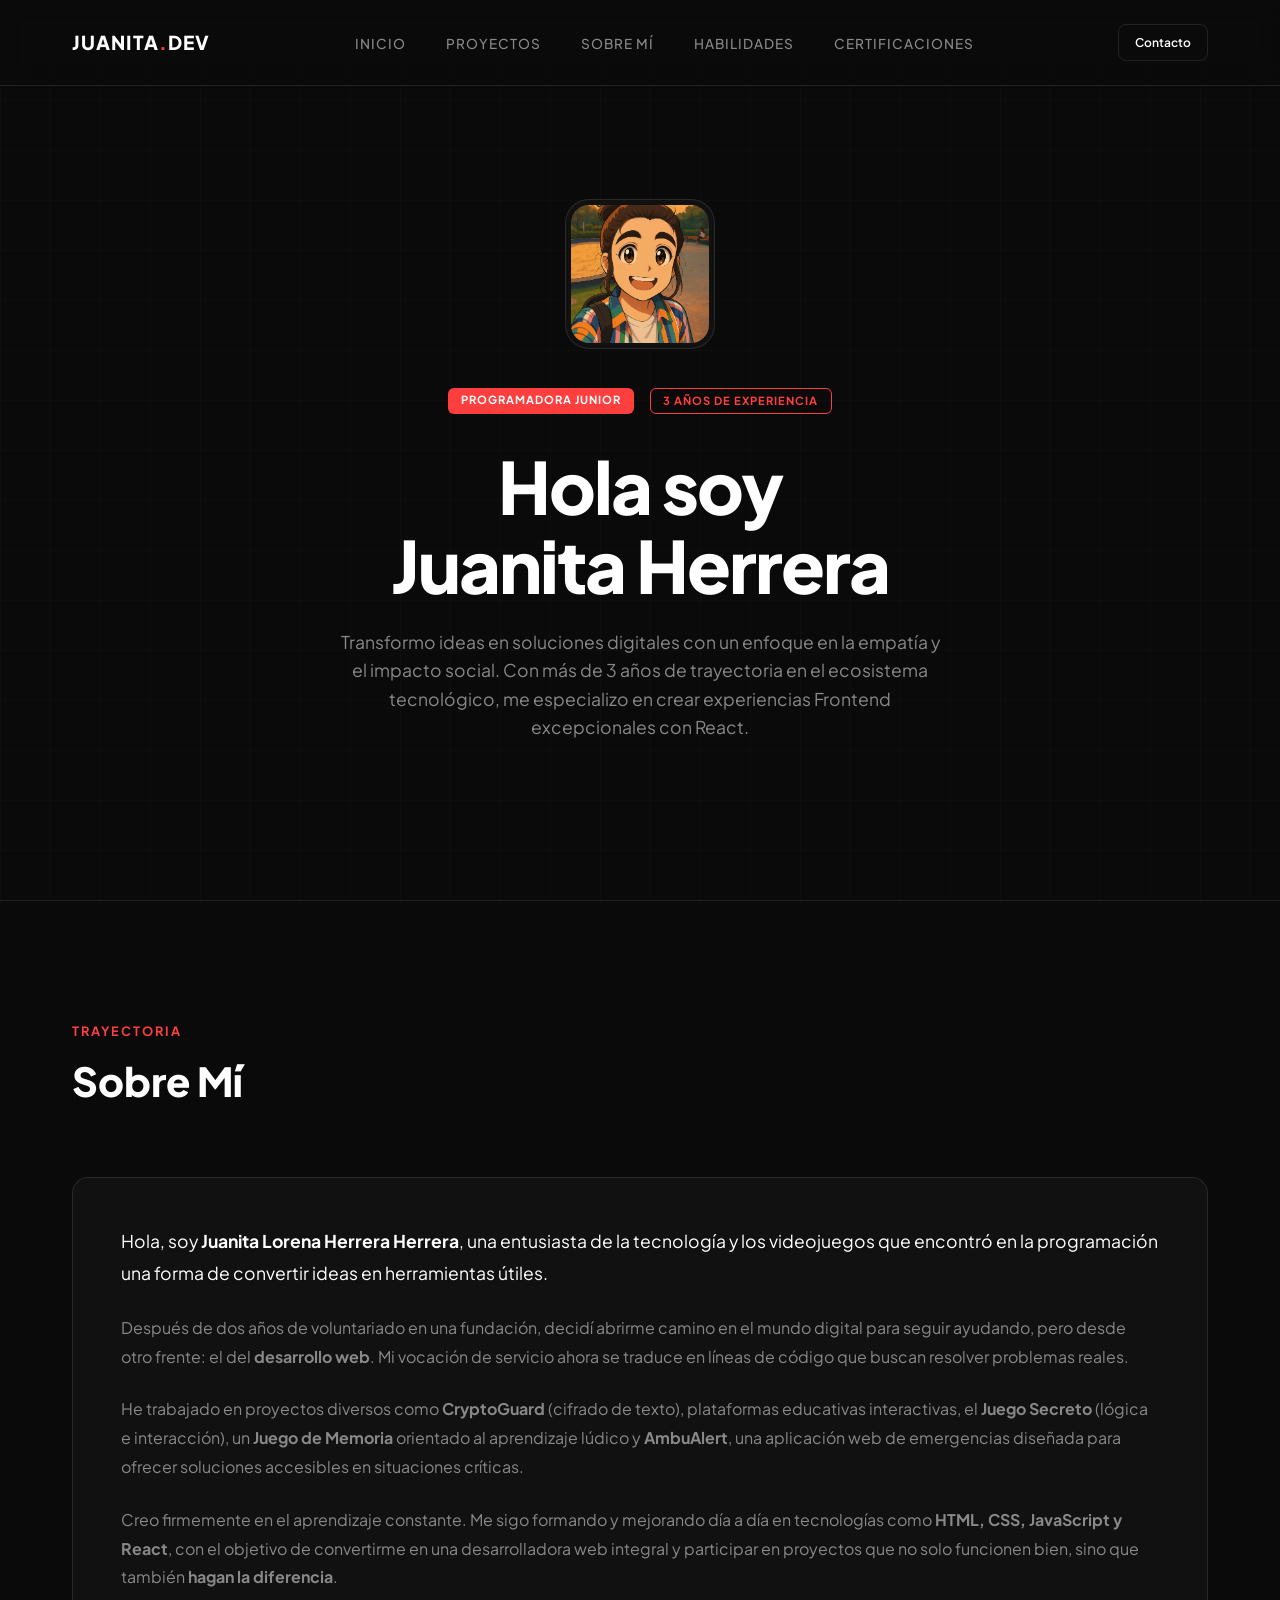
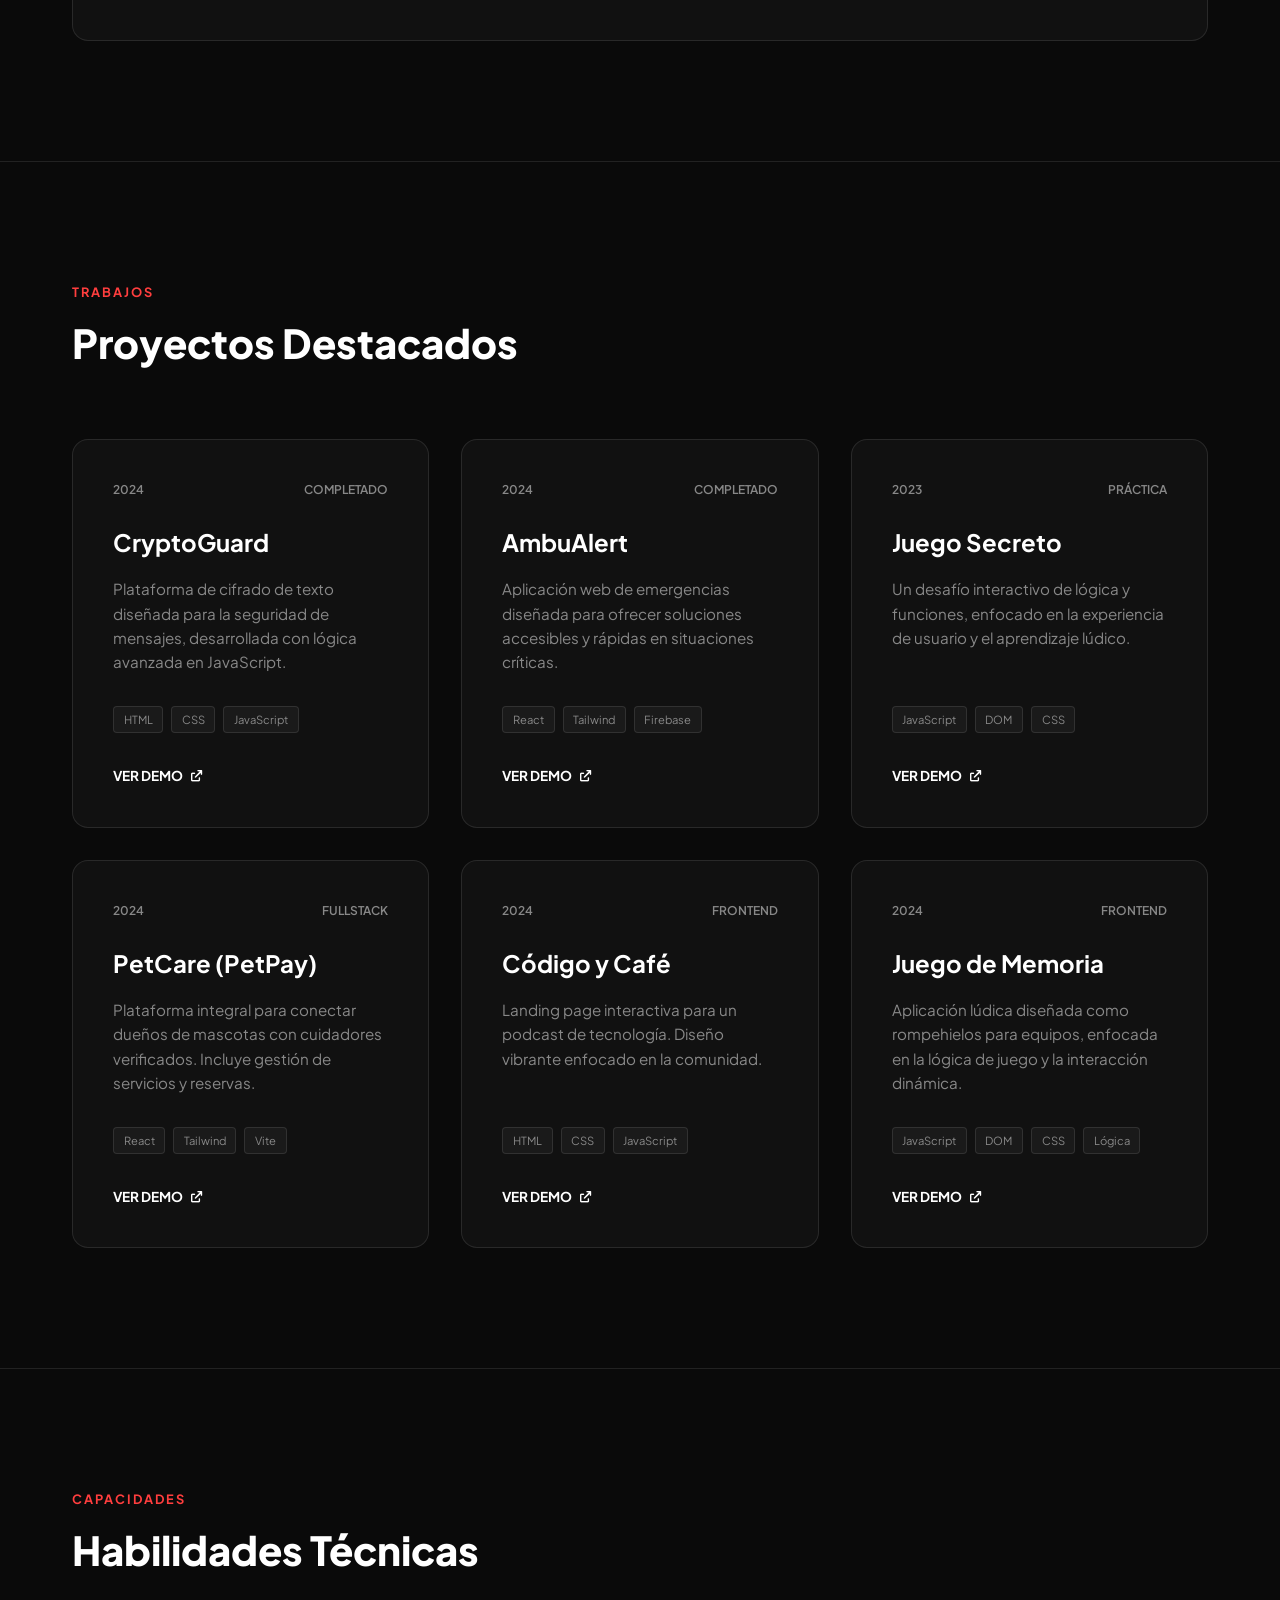
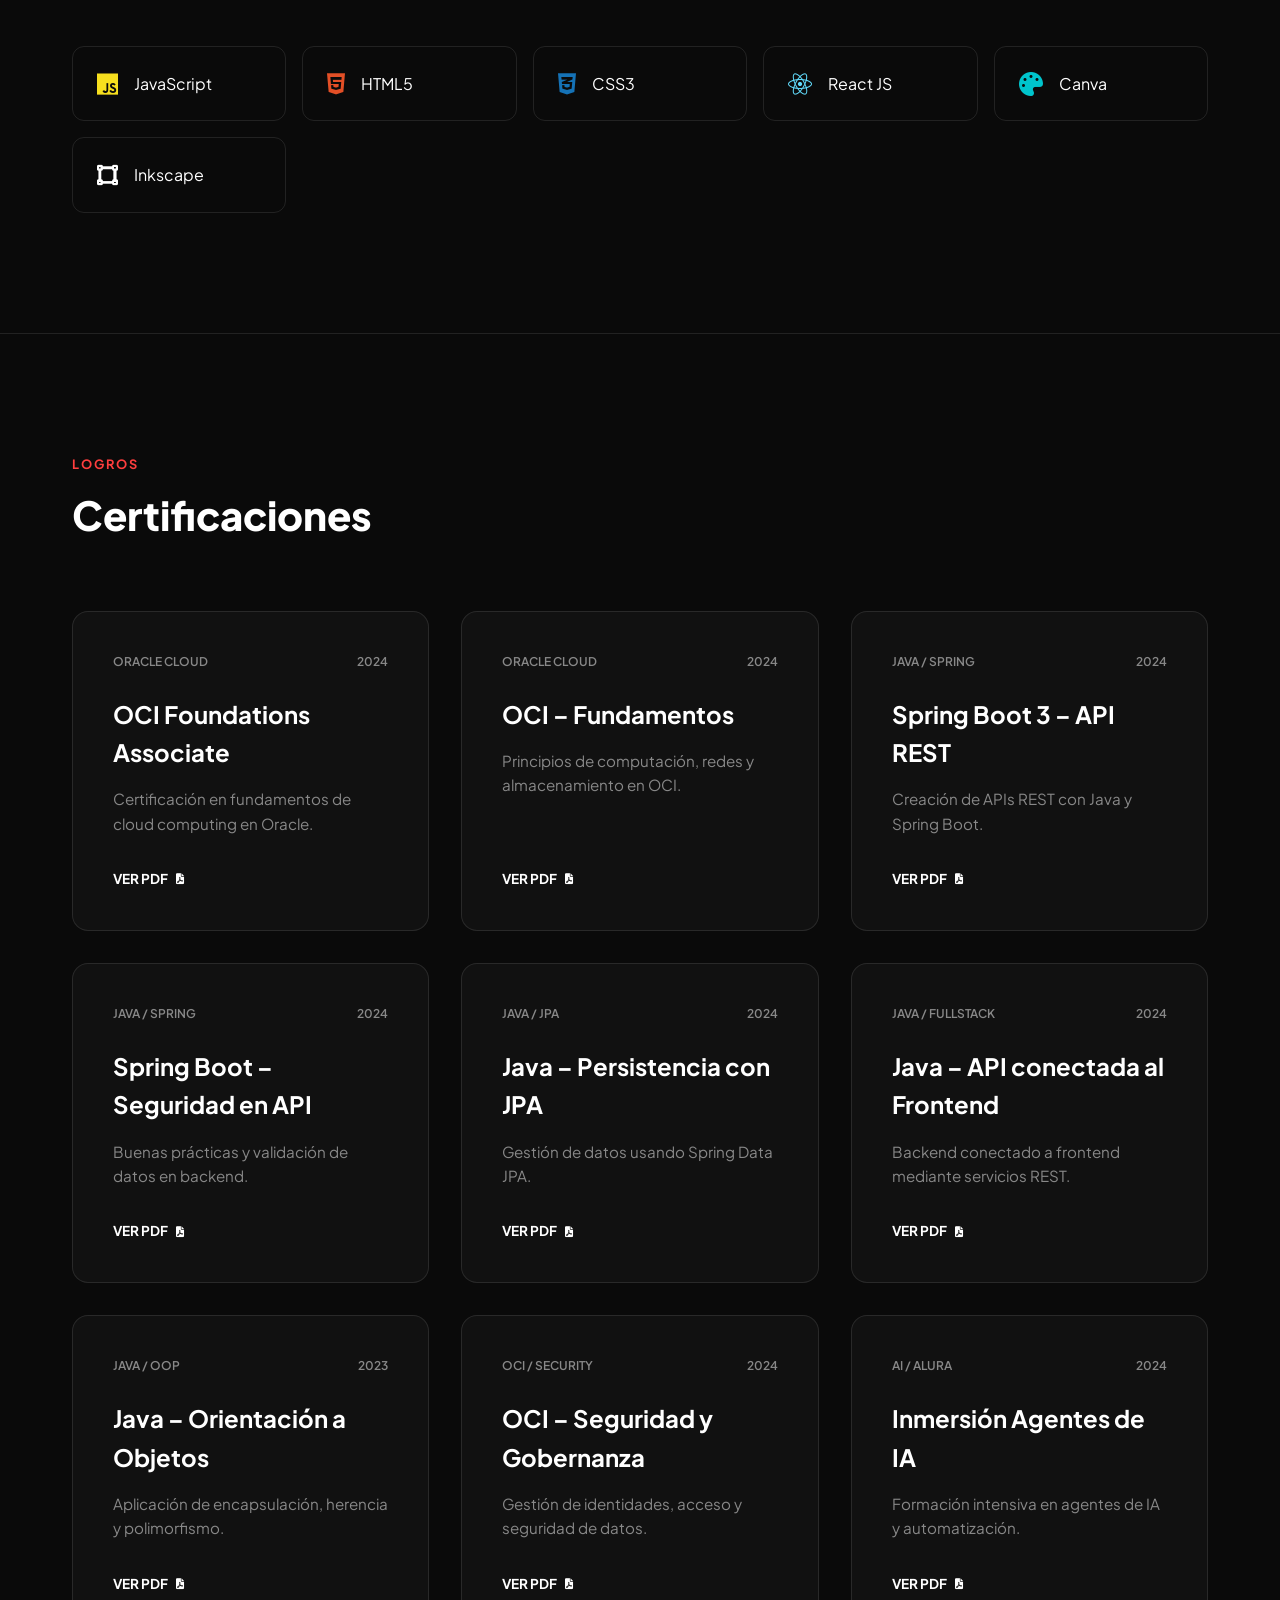
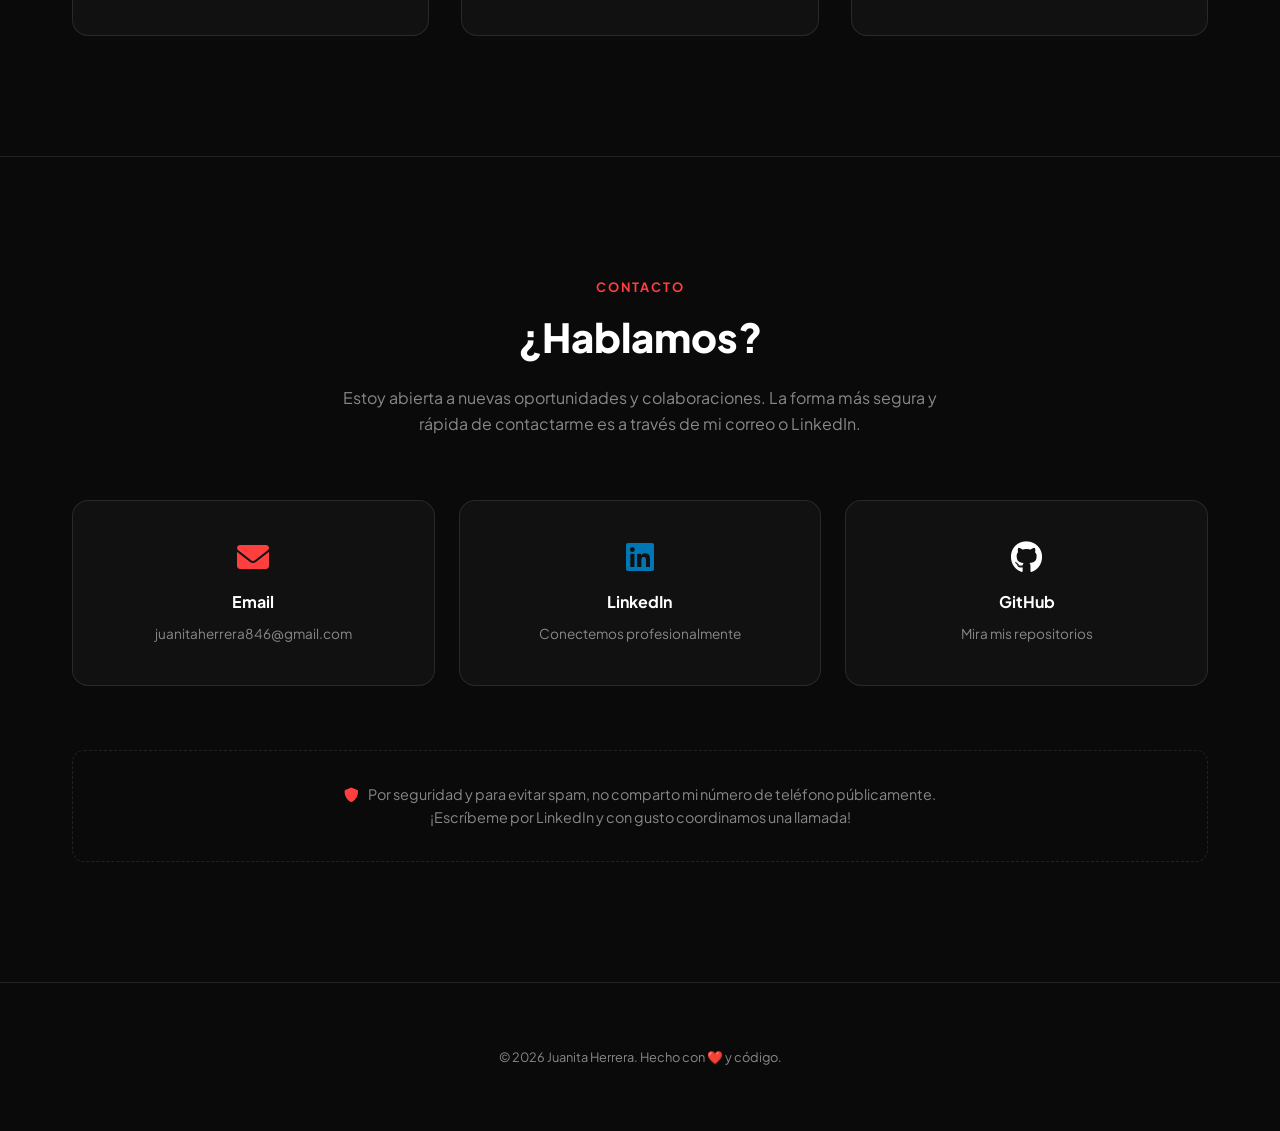
==== index.html @ c3754363 "Update fmt.Println message from 'Hello' to 'Goodbye'" ====
<!DOCTYPE html>
<html lang="es">

<head>
    <meta charset="UTF-8">
    <meta name="viewport" content="width=device-width, initial-scale=1.0">
    <title>Juanita Herrera | Desarrolladora Web</title>
    <link rel="stylesheet" href="https://cdnjs.cloudflare.com/ajax/libs/font-awesome/6.0.0-beta3/css/all.min.css">
    <link href="https://fonts.googleapis.com/css2?family=Plus+Jakarta+Sans:wght@300;400;500;600;700;800&display=swap" rel="stylesheet">
    <style>
        :root {
            --bg-black: #0a0a0a;
            --bg-card: #111111;
            --primary: #ffffff;
            --secondary: #888888;
            --accent: #ff3e3e;
            --border: rgba(255, 255, 255, 0.1);
            --font-main: 'Plus Jakarta Sans', sans-serif;
        }

        * {
            margin: 0;
            padding: 0;
            box-sizing: border-box;
            font-family: var(--font-main);
        }

        body {
            background-color: var(--bg-black);
            color: var(--primary);
            line-height: 1.6;
            overflow-x: hidden;
        }

        body::before {
            content: "";
            position: fixed;
            top: 0;
            left: 0;
            width: 100%;
            height: 100%;
            background-image: 
                linear-gradient(var(--border) 1px, transparent 1px),
                linear-gradient(90deg, var(--border) 1px, transparent 1px);
            background-size: 50px 50px;
            z-index: -1;
            opacity: 0.2;
        }

        .container {
            max-width: 1200px;
            margin: 0 auto;
            padding: 0 2rem;
        }

        header {
            position: fixed;
            top: 0;
            width: 100%;
            padding: 1.5rem 0;
            z-index: 1000;
            background: rgba(10, 10, 10, 0.8);
            backdrop-filter: blur(12px);
            border-bottom: 1px solid var(--border);
        }

        .nav-container {
            display: flex;
            justify-content: space-between;
            align-items: center;
        }

        .logo {
            font-size: 1.2rem;
            font-weight: 800;
            letter-spacing: 1px;
            text-transform: uppercase;
        }

        .logo span {
            color: var(--accent);
        }

        nav ul {
            display: flex;
            list-style: none;
            gap: 2.5rem;
        }

        nav a {
            text-decoration: none;
            color: var(--secondary);
            font-weight: 500;
            font-size: 0.85rem;
            text-transform: uppercase;
            letter-spacing: 1px;
            transition: color 0.3s;
        }

        nav a:hover {
            color: var(--primary);
        }

        .hero {
            height: 100vh;
            display: flex;
            flex-direction: column;
            justify-content: center;
            align-items: center;
            text-align: center;
            padding-top: 80px;
        }

        .profile-container {
            position: relative;
            margin-bottom: 2rem;
        }

        .profile-img {
            width: 150px;
            height: 150px;
            border-radius: 24px;
            object-fit: cover;
            border: 1px solid var(--border);
            padding: 5px;
            background: var(--bg-card);
        }

        .dev-tag {
            background: var(--accent);
            color: white;
            padding: 0.2rem 0.8rem;
            border-radius: 6px;
            font-size: 0.7rem;
            font-weight: 700;
            text-transform: uppercase;
            letter-spacing: 1px;
            margin-bottom: 1rem;
            display: inline-block;
        }

        .hero h1 {
            font-size: 4.5rem;
            font-weight: 800;
            line-height: 1.1;
            margin-bottom: 1.5rem;
            letter-spacing: -2px;
        }

        .hero p {
            color: var(--secondary);
            max-width: 600px;
            font-size: 1.1rem;
            margin-bottom: 2.5rem;
        }

        .cta-group {
            display: flex;
            gap: 1rem;
        }

        .btn {
            padding: 0.8rem 2rem;
            border-radius: 8px;
            font-weight: 600;
            text-decoration: none;
            font-size: 0.9rem;
            transition: all 0.3s;
            display: flex;
            align-items: center;
            gap: 0.5rem;
        }

        .btn-primary {
            background: var(--primary);
            color: var(--bg-black);
        }

        .btn-primary:hover {
            background: #e0e0e0;
            transform: translateY(-2px);
        }

        .btn-outline {
            border: 1px solid var(--border);
            color: var(--primary);
        }

        .btn-outline:hover {
            background: var(--border);
            transform: translateY(-2px);
        }

        .section {
            padding: 120px 0;
            border-top: 1px solid var(--border);
        }

        .section-header {
            margin-bottom: 4rem;
        }

        .section-tag {
            color: var(--accent);
            font-size: 0.8rem;
            font-weight: 700;
            text-transform: uppercase;
            letter-spacing: 2px;
            margin-bottom: 0.5rem;
            display: block;
        }

        .section-title {
            font-size: 2.5rem;
            font-weight: 800;
        }

        .projects-grid {
            display: grid;
            grid-template-columns: repeat(auto-fit, minmax(350px, 1fr));
            gap: 2rem;
        }

        .project-card {
            background: var(--bg-card);
            padding: 2.5rem;
            border: 1px solid var(--border);
            border-radius: 16px;
            transition: all 0.3s ease;
            display: flex;
            flex-direction: column;
            height: 100%;
        }

        .project-card:hover {
            border-color: var(--accent);
            transform: translateY(-5px);
            background: #161616;
        }

        .project-meta {
            display: flex;
            justify-content: space-between;
            color: var(--secondary);
            font-size: 0.75rem;
            font-weight: 600;
            text-transform: uppercase;
            margin-bottom: 1.5rem;
        }

        .project-title {
            font-size: 1.5rem;
            font-weight: 700;
            margin-bottom: 1rem;
        }

        .project-desc {
            color: var(--secondary);
            font-size: 0.95rem;
            margin-bottom: 2rem;
            flex-grow: 1;
        }

        .project-tags {
            display: flex;
            gap: 0.5rem;
            margin-bottom: 2rem;
            flex-wrap: wrap;
        }

        .tag {
            font-size: 0.7rem;
            padding: 0.2rem 0.6rem;
            background: #1a1a1a;
            border: 1px solid var(--border);
            border-radius: 4px;
            color: var(--secondary);
        }

        .project-link {
            color: var(--primary);
            text-decoration: none;
            font-weight: 700;
            font-size: 0.85rem;
            display: flex;
            align-items: center;
            gap: 0.5rem;
        }

        .project-link i {
            font-size: 0.7rem;
            transition: transform 0.3s;
        }

        .project-link:hover i {
            transform: translate(3px, -3px);
        }

        .skills-list {
            display: grid;
            grid-template-columns: repeat(auto-fill, minmax(200px, 1fr));
            gap: 1rem;
        }

        .skill-item {
            padding: 1.5rem;
            border: 1px solid var(--border);
            border-radius: 12px;
            display: flex;
            align-items: center;
            gap: 1rem;
            transition: all 0.3s;
        }

        .skill-item:hover {
            border-color: var(--primary);
            background: var(--bg-card);
        }

        .skill-item i {
            font-size: 1.5rem;
        }

        footer {
            padding: 4rem 0;
            text-align: center;
            border-top: 1px solid var(--border);
            color: var(--secondary);
            font-size: 0.8rem;
        }

        @media (max-width: 768px) {
            nav ul { display: none; }
            .hero h1 { font-size: 2.5rem; }
            .projects-grid { grid-template-columns: 1fr; }
        }
    </style>
</head>

<body>
    <header>
        <div class="container nav-container">
            <div class="logo">Juanita<span>.</span>Dev</div>
            <nav>
                <ul>
                    <li><a href="#inicio">Inicio</a></li>
                    <li><a href="#proyectos">Proyectos</a></li>
                    <li><a href="#sobre-mi">Sobre mí</a></li>
                    <li><a href="#skills">Habilidades</a></li>
                    <li><a href="#certificaciones">Certificaciones</a></li>
                </ul>
            </nav>
            <a href="mailto:juanitaherrera846@gmail.com" class="btn btn-outline" style="padding: 0.5rem 1rem; font-size: 0.75rem;">Contacto</a>
        </div>
    </header>

    <section id="inicio" class="hero">
        <div class="container">
            <div class="profile-container">
                <img src="JH LOGO.jpg" alt="Juanita Herrera" class="profile-img">
            </div>
            <div style="display: flex; gap: 1rem; justify-content: center; margin-bottom: 1rem;">
                <span class="dev-tag">Programadora Junior</span>
                <span class="dev-tag" style="background: transparent; border: 1px solid var(--accent); color: var(--accent);">3 Años de Experiencia</span>
            </div>
            <h1>Hola soy<br>Juanita Herrera</h1>
            <p>Transformo ideas en soluciones digitales con un enfoque en la empatía y el impacto social. Con más de 3 años de trayectoria en el ecosistema tecnológico, me especializo en crear experiencias Frontend excepcionales con React.</p>
        </div>
    </section>

    <section id="sobre-mi" class="section">
        <div class="container">
            <div class="section-header">
                <span class="section-tag">Trayectoria</span>
                <h2 class="section-title">Sobre Mí</h2>
            </div>
            <div class="glass-card" style="padding: 3rem; line-height: 1.8; background: var(--bg-card); border: 1px solid var(--border); border-radius: 16px;">
                <p style="margin-bottom: 1.5rem; font-size: 1.1rem;">
                    Hola, soy <strong>Juanita Lorena Herrera Herrera</strong>, una entusiasta de la tecnología y los videojuegos que encontró en la programación una forma de convertir ideas en herramientas útiles.
                </p>
                <p style="margin-bottom: 1.5rem; color: var(--secondary);">
                    Después de dos años de voluntariado en una fundación, decidí abrirme camino en el mundo digital para seguir ayudando, pero desde otro frente: el del <strong>desarrollo web</strong>. Mi vocación de servicio ahora se traduce en líneas de código que buscan resolver problemas reales.
                </p>
                <p style="margin-bottom: 1.5rem; color: var(--secondary);">
                    He trabajado en proyectos diversos como <strong>CryptoGuard</strong> (cifrado de texto), plataformas educativas interactivas, el <strong>Juego Secreto</strong> (lógica e interacción), un <strong>Juego de Memoria</strong> orientado al aprendizaje lúdico y <strong>AmbuAlert</strong>, una aplicación web de emergencias diseñada para ofrecer soluciones accesibles en situaciones críticas.
                </p>
                <p style="color: var(--secondary);">
                    Creo firmemente en el aprendizaje constante. Me sigo formando y mejorando día a día en tecnologías como <strong>HTML, CSS, JavaScript y React</strong>, con el objetivo de convertirme en una desarrolladora web integral y participar en proyectos que no solo funcionen bien, sino que también <strong>hagan la diferencia</strong>.
                </p>
            </div>
        </div>
    </section>

    <section id="proyectos" class="section">
        <div class="container">
            <div class="section-header">
                <span class="section-tag">Trabajos</span>
                <h2 class="section-title">Proyectos Destacados</h2>
            </div>
            <div class="projects-grid">
                <!-- Proyecto 1 -->
                <div class="project-card">
                    <div class="project-meta"><span>2024</span><span>Completado</span></div>
                    <h3 class="project-title">CryptoGuard</h3>
                    <p class="project-desc">Plataforma de cifrado de texto diseñada para la seguridad de mensajes, desarrollada con lógica avanzada en JavaScript.</p>
                    <div class="project-tags">
                        <span class="tag">HTML</span><span class="tag">CSS</span><span class="tag">JavaScript</span>
                    </div>
                    <a href="https://crypto-guard-main.vercel.app/" target="_blank" class="project-link">VER DEMO <i class="fas fa-arrow-up-right-from-square"></i></a>
                </div>

                <!-- Proyecto 2 -->
                <div class="project-card">
                    <div class="project-meta"><span>2024</span><span>Completado</span></div>
                    <h3 class="project-title">AmbuAlert</h3>
                    <p class="project-desc">Aplicación web de emergencias diseñada para ofrecer soluciones accesibles y rápidas en situaciones críticas.</p>
                    <div class="project-tags">
                        <span class="tag">React</span><span class="tag">Tailwind</span><span class="tag">Firebase</span>
                    </div>
                    <a href="https://ambualert.vercel.app/" target="_blank" class="project-link">VER DEMO <i class="fas fa-arrow-up-right-from-square"></i></a>
                </div>

                <!-- Proyecto 3 -->
                <div class="project-card">
                    <div class="project-meta"><span>2023</span><span>Práctica</span></div>
                    <h3 class="project-title">Juego Secreto</h3>
                    <p class="project-desc">Un desafío interactivo de lógica y funciones, enfocado en la experiencia de usuario y el aprendizaje lúdico.</p>
                    <div class="project-tags">
                        <span class="tag">JavaScript</span><span class="tag">DOM</span><span class="tag">CSS</span>
                    </div>
                    <a href="https://juego-secreto-ia.vercel.app/" target="_blank" class="project-link">VER DEMO <i class="fas fa-arrow-up-right-from-square"></i></a>
                </div>

                <!-- Proyecto 4: PetCare -->
                <div class="project-card">
                    <div class="project-meta"><span>2024</span><span>Fullstack</span></div>
                    <h3 class="project-title">PetCare (PetPay)</h3>
                    <p class="project-desc">Plataforma integral para conectar dueños de mascotas con cuidadores verificados. Incluye gestión de servicios y reservas.</p>
                    <div class="project-tags">
                        <span class="tag">React</span><span class="tag">Tailwind</span><span class="tag">Vite</span>
                    </div>
                    <a href="https://frontend-pet-pay.vercel.app/" target="_blank" class="project-link">VER DEMO <i class="fas fa-arrow-up-right-from-square"></i></a>
                </div>

                <!-- Proyecto 5: Podcast -->
                <div class="project-card">
                    <div class="project-meta"><span>2024</span><span>Frontend</span></div>
                    <h3 class="project-title">Código y Café</h3>
                    <p class="project-desc">Landing page interactiva para un podcast de tecnología. Diseño vibrante enfocado en la comunidad.</p>
                    <div class="project-tags">
                        <span class="tag">HTML</span><span class="tag">CSS</span><span class="tag">JavaScript</span>
                    </div>
                    <a href="https://podcast-three-blush.vercel.app/" target="_blank" class="project-link">VER DEMO <i class="fas fa-arrow-up-right-from-square"></i></a>
                </div>

                <!-- Proyecto 6: Juego de Memoria -->
                <div class="project-card">
                    <div class="project-meta"><span>2024</span><span>Frontend</span></div>
                    <h3 class="project-title">Juego de Memoria</h3>
                    <p class="project-desc">Aplicación lúdica diseñada como rompehielos para equipos, enfocada en la lógica de juego y la interacción dinámica.</p>
                    <div class="project-tags">
                        <span class="tag">JavaScript</span><span class="tag">DOM</span><span class="tag">CSS</span><span class="tag">Lógica</span>
                    </div>
                    <a href="https://juego-de-memoria-theta.vercel.app/" target="_blank" class="project-link">VER DEMO <i class="fas fa-arrow-up-right-from-square"></i></a>
                </div>
            </div>
        </div>
    </section>

    <section id="skills" class="section">
        <div class="container">
            <div class="section-header">
                <span class="section-tag">Capacidades</span>
                <h2 class="section-title">Habilidades Técnicas</h2>
            </div>
            <div class="skills-list">
                <div class="skill-item"><i class="fab fa-js" style="color: #f7df1e;"></i> <span>JavaScript</span></div>
                <div class="skill-item"><i class="fab fa-html5" style="color: #e34f26;"></i> <span>HTML5</span></div>
                <div class="skill-item"><i class="fab fa-css3-alt" style="color: #1572b6;"></i> <span>CSS3</span></div>
                <div class="skill-item"><i class="fab fa-react" style="color: #61dafb;"></i> <span>React JS</span></div>
                <div class="skill-item"><i class="fas fa-palette" style="color: #00c4cc;"></i> <span>Canva</span></div>
                <div class="skill-item"><i class="fas fa-vector-square" style="color: #ffffff;"></i> <span>Inkscape</span></div>
            </div>
        </div>
    </section>

    <section id="certificaciones" class="section">
        <div class="container">
            <div class="section-header">
                <span class="section-tag">Logros</span>
                <h2 class="section-title">Certificaciones</h2>
            </div>
            <div class="projects-grid">
                <div class="project-card">
                    <div class="project-meta"><span>Oracle Cloud</span><span>2024</span></div>
                    <h3 class="project-title">OCI Foundations Associate</h3>
                    <p class="project-desc">Certificación en fundamentos de cloud computing en Oracle.</p>
                    <a href="oracle-cloud-foundations.pdf" target="_blank" class="project-link">VER PDF <i class="fas fa-file-pdf"></i></a>
                </div>
                <div class="project-card">
                    <div class="project-meta"><span>Oracle Cloud</span><span>2024</span></div>
                    <h3 class="project-title">OCI – Fundamentos</h3>
                    <p class="project-desc">Principios de computación, redes y almacenamiento en OCI.</p>
                    <a href="oracle-cloud-fundamentos.pdf" target="_blank" class="project-link">VER PDF <i class="fas fa-file-pdf"></i></a>
                </div>
                <div class="project-card">
                    <div class="project-meta"><span>Java / Spring</span><span>2024</span></div>
                    <h3 class="project-title">Spring Boot 3 – API REST</h3>
                    <p class="project-desc">Creación de APIs REST con Java y Spring Boot.</p>
                    <a href="springboot-api-rest.pdf" target="_blank" class="project-link">VER PDF <i class="fas fa-file-pdf"></i></a>
                </div>
                <div class="project-card">
                    <div class="project-meta"><span>Java / Spring</span><span>2024</span></div>
                    <h3 class="project-title">Spring Boot – Seguridad en API</h3>
                    <p class="project-desc">Buenas prácticas y validación de datos en backend.</p>
                    <a href="springboot-seguridad-api.pdf" target="_blank" class="project-link">VER PDF <i class="fas fa-file-pdf"></i></a>
                </div>
                <div class="project-card">
                    <div class="project-meta"><span>Java / JPA</span><span>2024</span></div>
                    <h3 class="project-title">Java – Persistencia con JPA</h3>
                    <p class="project-desc">Gestión de datos usando Spring Data JPA.</p>
                    <a href="java-jpa-persistencia.pdf" target="_blank" class="project-link">VER PDF <i class="fas fa-file-pdf"></i></a>
                </div>
                <div class="project-card">
                    <div class="project-meta"><span>Java / Fullstack</span><span>2024</span></div>
                    <h3 class="project-title">Java – API conectada al Frontend</h3>
                    <p class="project-desc">Backend conectado a frontend mediante servicios REST.</p>
                    <a href="java-api-frontend.pdf" target="_blank" class="project-link">VER PDF <i class="fas fa-file-pdf"></i></a>
                </div>
                <div class="project-card">
                    <div class="project-meta"><span>Java / OOP</span><span>2023</span></div>
                    <h3 class="project-title">Java – Orientación a Objetos</h3>
                    <p class="project-desc">Aplicación de encapsulación, herencia y polimorfismo.</p>
                    <a href="java-orientacion-objetos.pdf" target="_blank" class="project-link">VER PDF <i class="fas fa-file-pdf"></i></a>
                </div>
                <div class="project-card">
                    <div class="project-meta"><span>OCI / Security</span><span>2024</span></div>
                    <h3 class="project-title">OCI – Seguridad y Gobernanza</h3>
                    <p class="project-desc">Gestión de identidades, acceso y seguridad de datos.</p>
                    <a href="oracle-cloud-seguridad.pdf" target="_blank" class="project-link">VER PDF <i class="fas fa-file-pdf"></i></a>
                </div>
                <div class="project-card">
                    <div class="project-meta"><span>AI / Alura</span><span>2024</span></div>
                    <h3 class="project-title">Inmersión Agentes de IA</h3>
                    <p class="project-desc">Formación intensiva en agentes de IA y automatización.</p>
                    <a href="certificado-inmersion-ia.pdf" target="_blank" class="project-link">VER PDF <i class="fas fa-file-pdf"></i></a>
                </div>
            </div>
        </div>
    </section>

    <section id="contacto" class="section">
        <div class="container">
            <div class="section-header" style="text-align: center;">
                <span class="section-tag">Contacto</span>
                <h2 class="section-title">¿Hablamos?</h2>
                <p style="color: var(--secondary); margin-top: 1rem; max-width: 600px; margin-left: auto; margin-right: auto;">
                    Estoy abierta a nuevas oportunidades y colaboraciones. La forma más segura y rápida de contactarme es a través de mi correo o LinkedIn.
                </p>
            </div>
            
            <div style="display: grid; grid-template-columns: repeat(auto-fit, minmax(250px, 1fr)); gap: 1.5rem; margin-top: 3rem;">
                <a href="mailto:juanitaherrera846@gmail.com" class="project-card" style="text-decoration: none; align-items: center; padding: 2.5rem;">
                    <i class="fas fa-envelope" style="font-size: 2rem; color: var(--accent); margin-bottom: 1rem;"></i>
                    <span style="color: var(--primary); font-weight: 700; margin-bottom: 0.5rem;">Email</span>
                    <span style="color: var(--secondary); font-size: 0.85rem;">juanitaherrera846@gmail.com</span>
                </a>
                <a href="https://www.linkedin.com/in/juanita-herrera-329064277/" target="_blank" class="project-card" style="text-decoration: none; align-items: center; padding: 2.5rem;">
                    <i class="fab fa-linkedin" style="font-size: 2rem; color: #0077b5; margin-bottom: 1rem;"></i>
                    <span style="color: var(--primary); font-weight: 700; margin-bottom: 0.5rem;">LinkedIn</span>
                    <span style="color: var(--secondary); font-size: 0.85rem;">Conectemos profesionalmente</span>
                </a>
                <a href="https://github.com/juanitalorenaherrera" target="_blank" class="project-card" style="text-decoration: none; align-items: center; padding: 2.5rem;">
                    <i class="fab fa-github" style="font-size: 2rem; color: var(--primary); margin-bottom: 1rem;"></i>
                    <span style="color: var(--primary); font-weight: 700; margin-bottom: 0.5rem;">GitHub</span>
                    <span style="color: var(--secondary); font-size: 0.85rem;">Mira mis repositorios</span>
                </a>
            </div>

            <div style="margin-top: 4rem; text-align: center; padding: 2rem; border: 1px dashed var(--border); border-radius: 12px;">
                <p style="color: var(--secondary); font-size: 0.9rem;">
                    <i class="fas fa-shield-alt" style="margin-right: 0.5rem; color: var(--accent);"></i> 
                    Por seguridad y para evitar spam, no comparto mi número de teléfono públicamente. <br>
                    ¡Escríbeme por LinkedIn y con gusto coordinamos una llamada!
                </p>
            </div>
        </div>
    </section>

    <footer>
        <div class="container">
            <p>&copy; 2026 Juanita Herrera. Hecho con ❤️ y código.</p>
        </div>
    </footer>

    <script>
        document.querySelectorAll('a[href^="#"]').forEach(anchor => {
            anchor.addEventListener('click', function(e) {
                e.preventDefault();
                const target = document.querySelector(this.getAttribute('href'));
                if (target) {
                    window.scrollTo({
                        top: target.offsetTop - 80,
                        behavior: 'smooth'
                    });
                }
            });
        });
    </script>
</body>
</html>
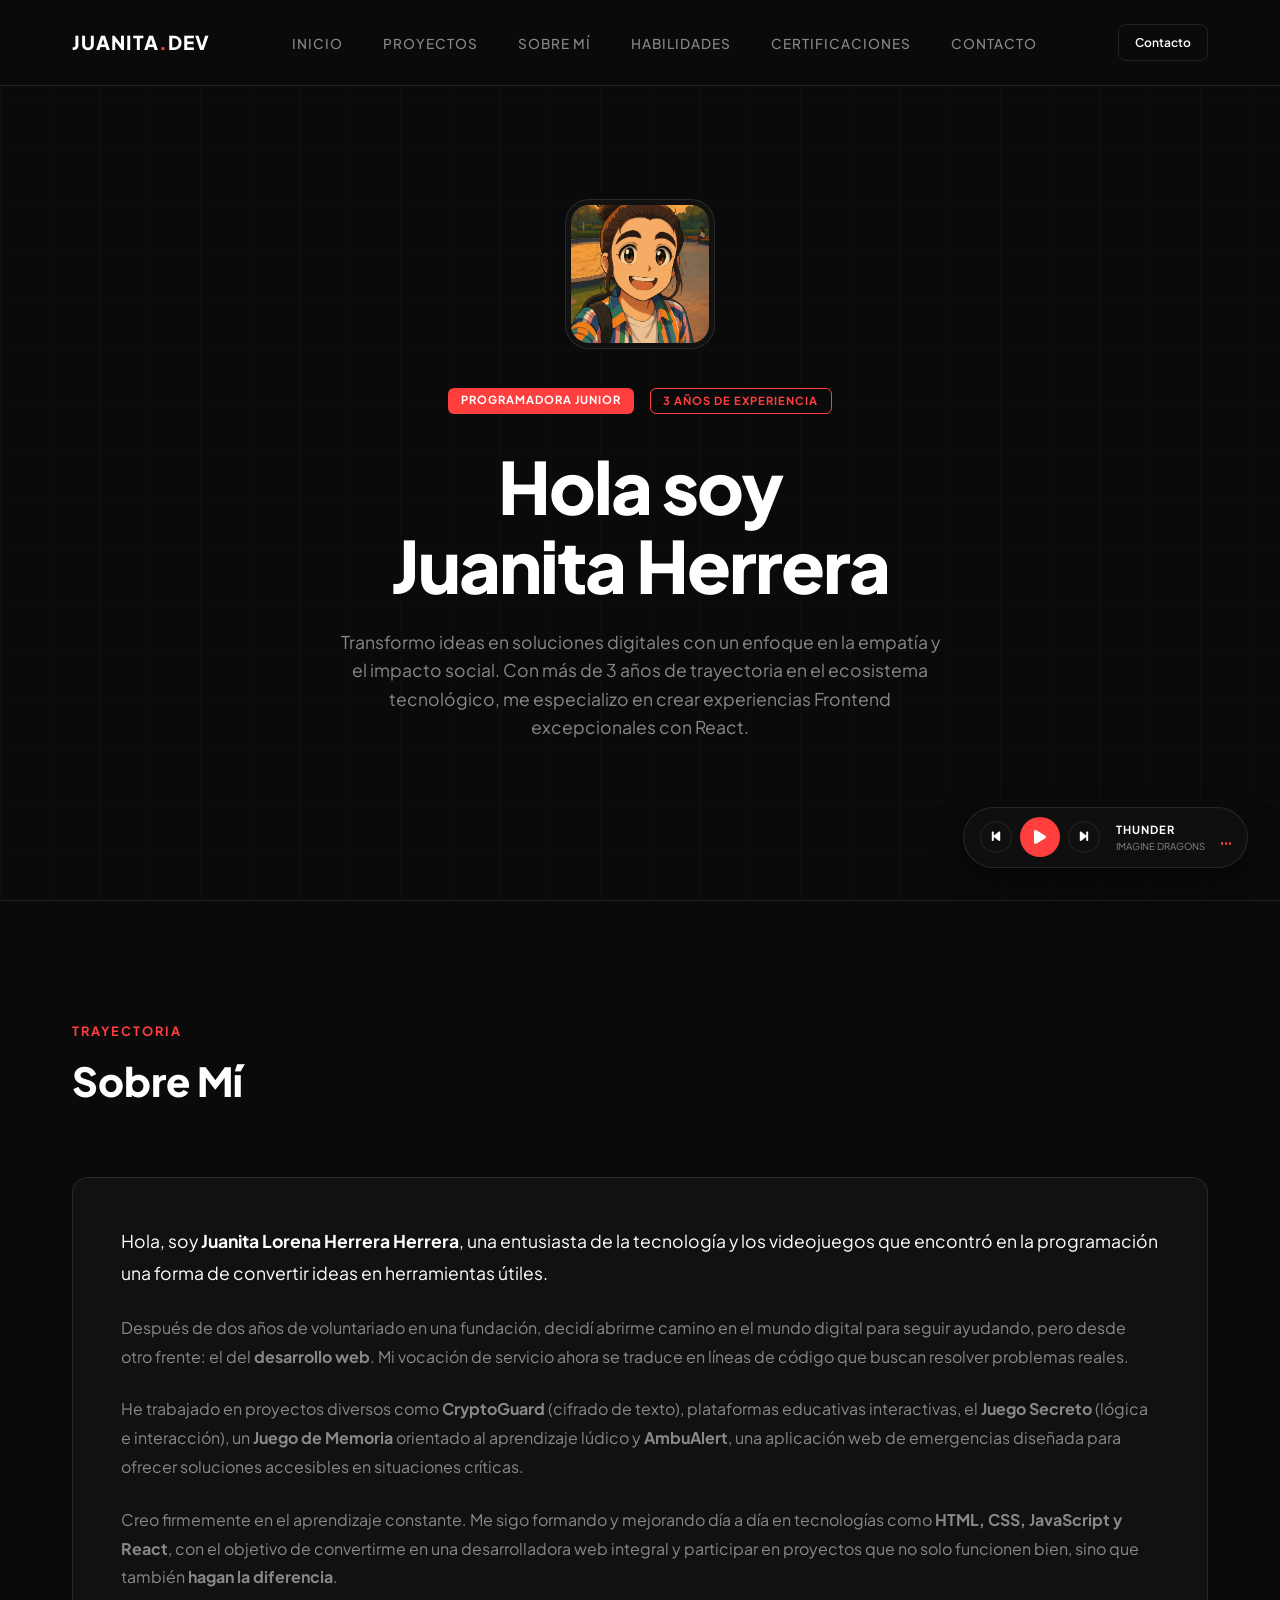
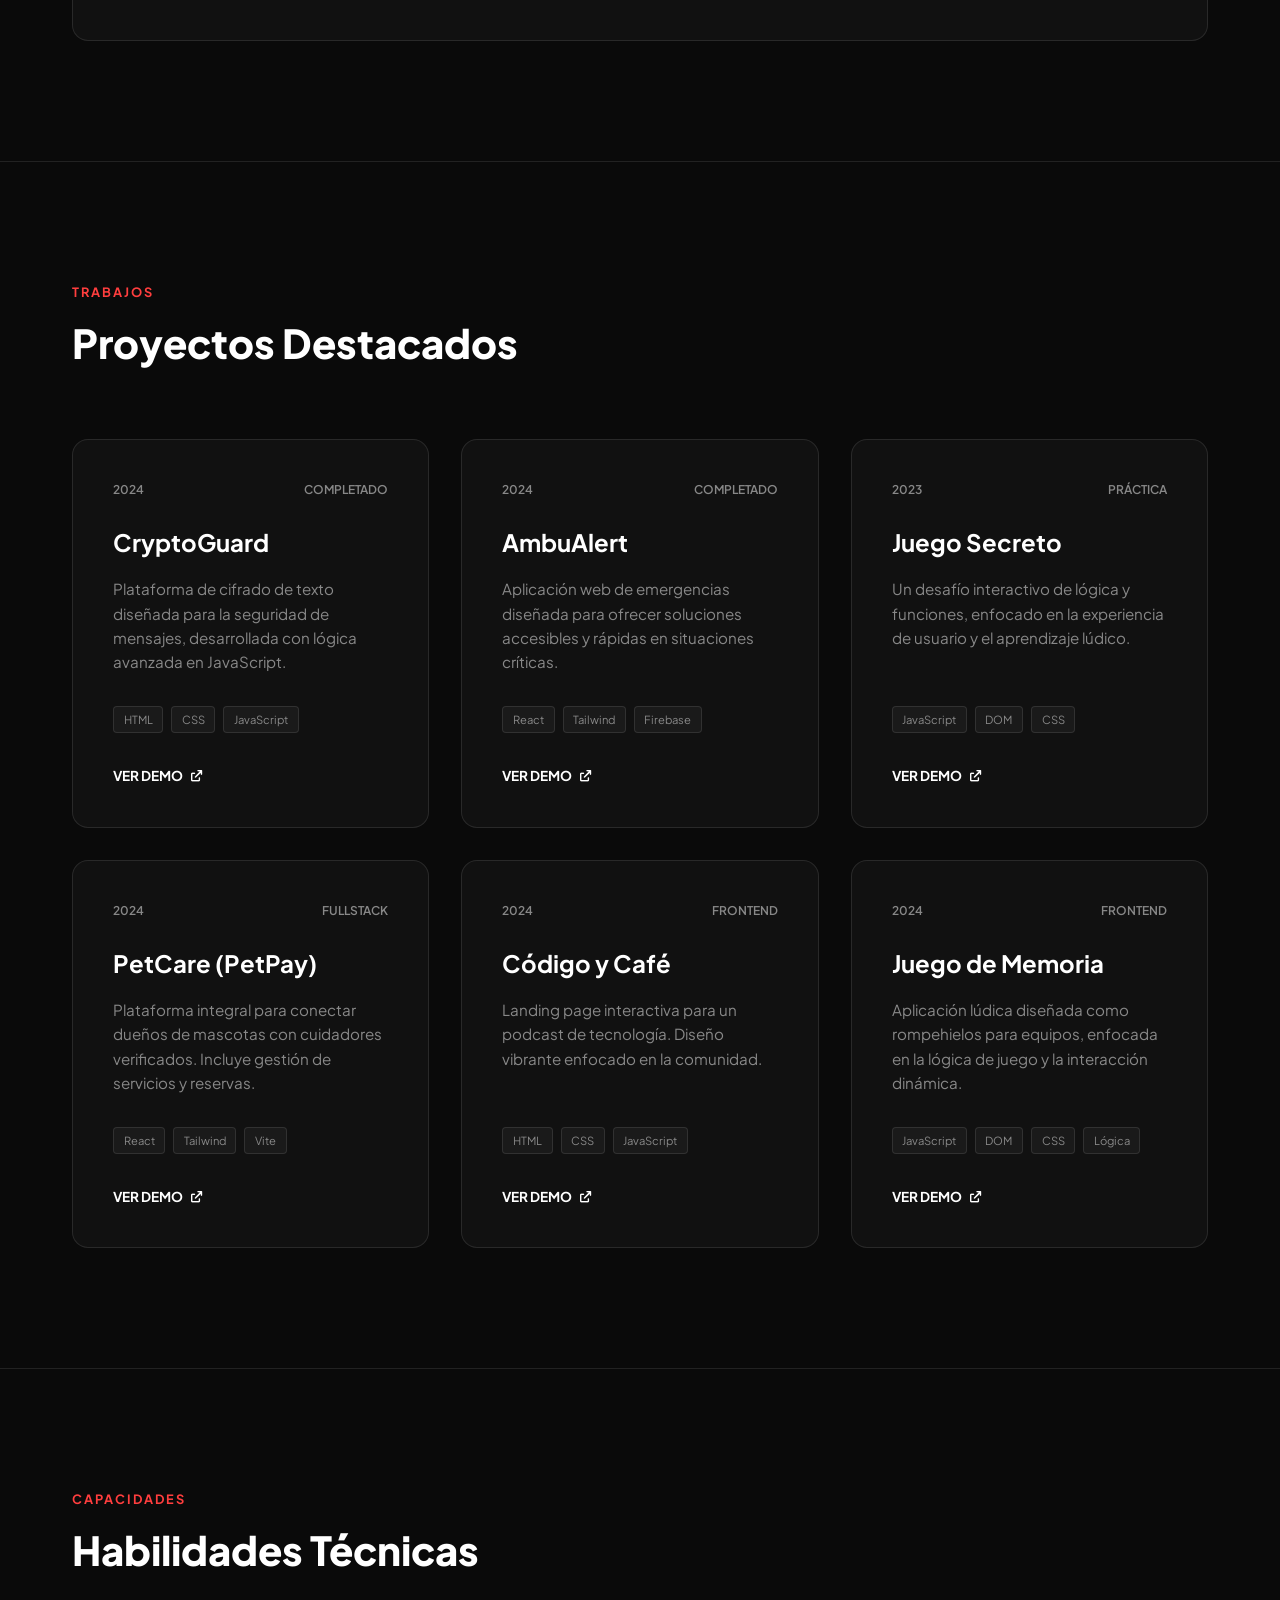
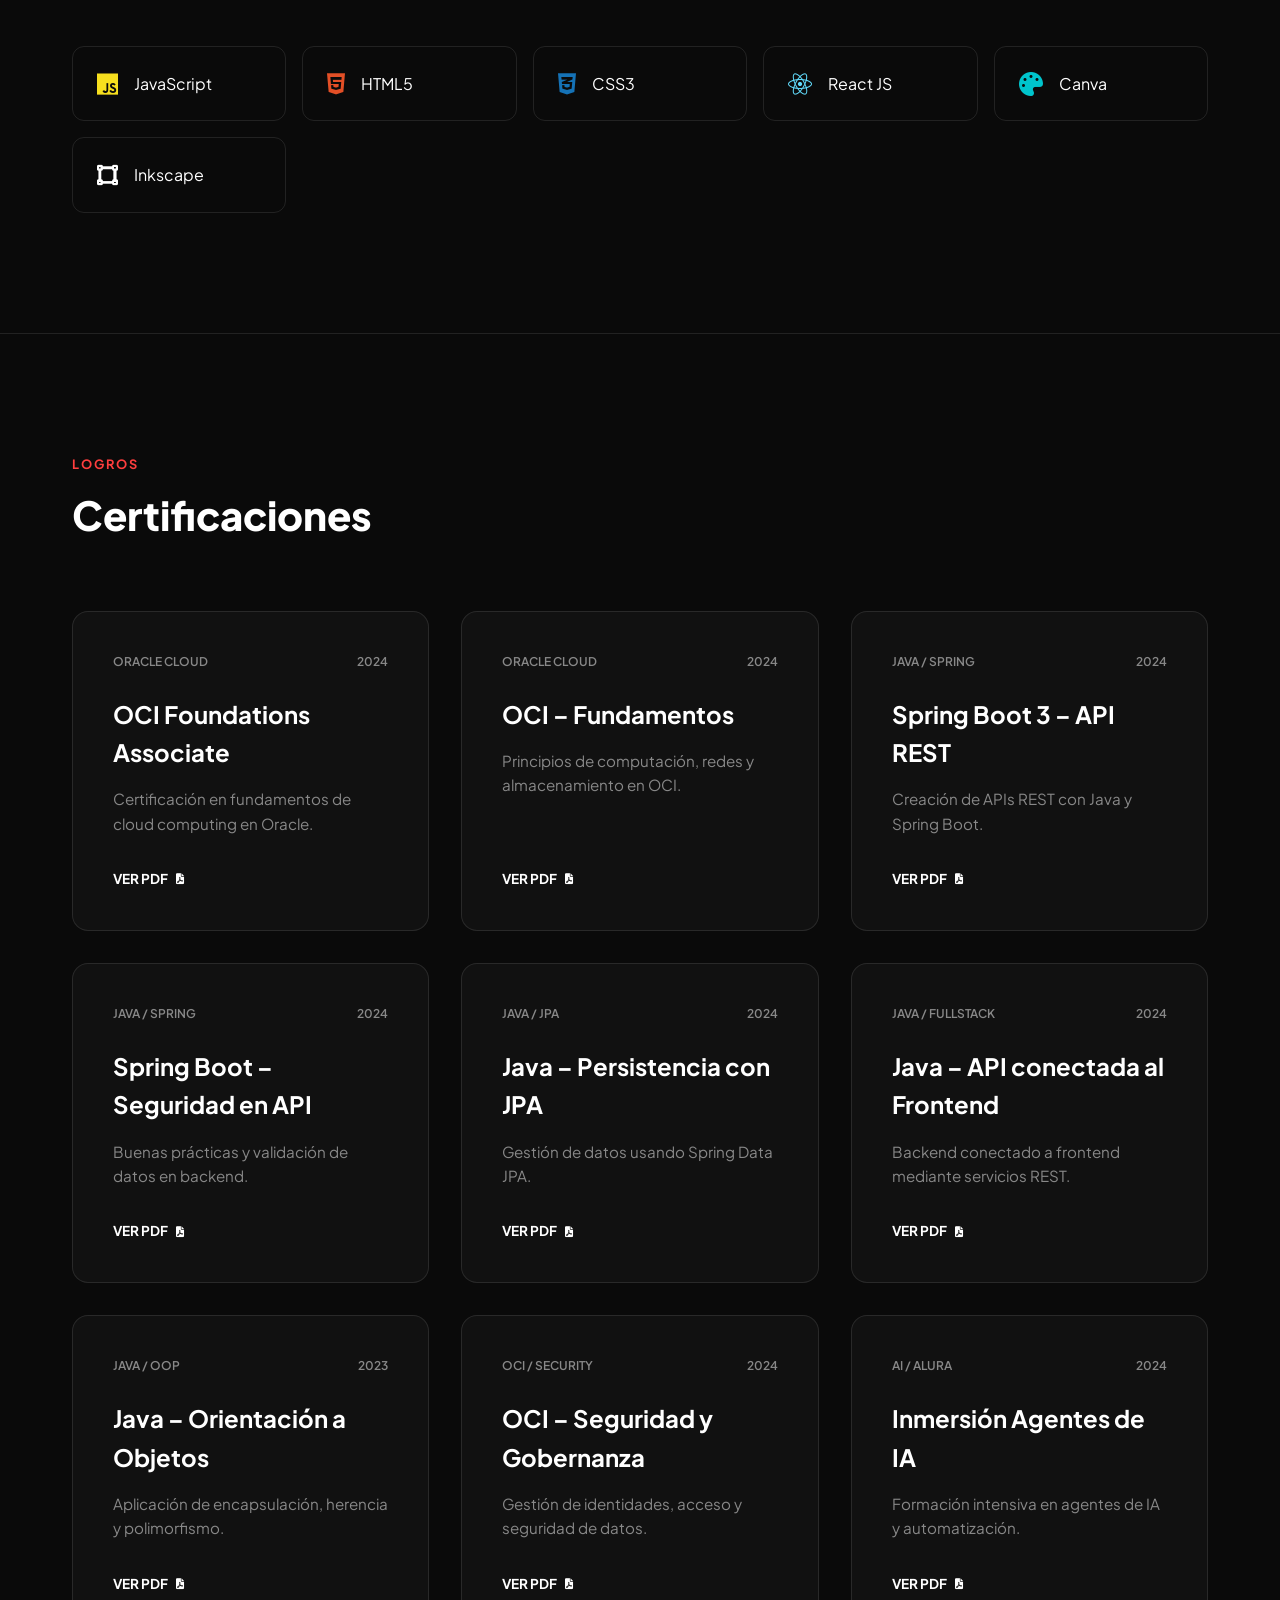
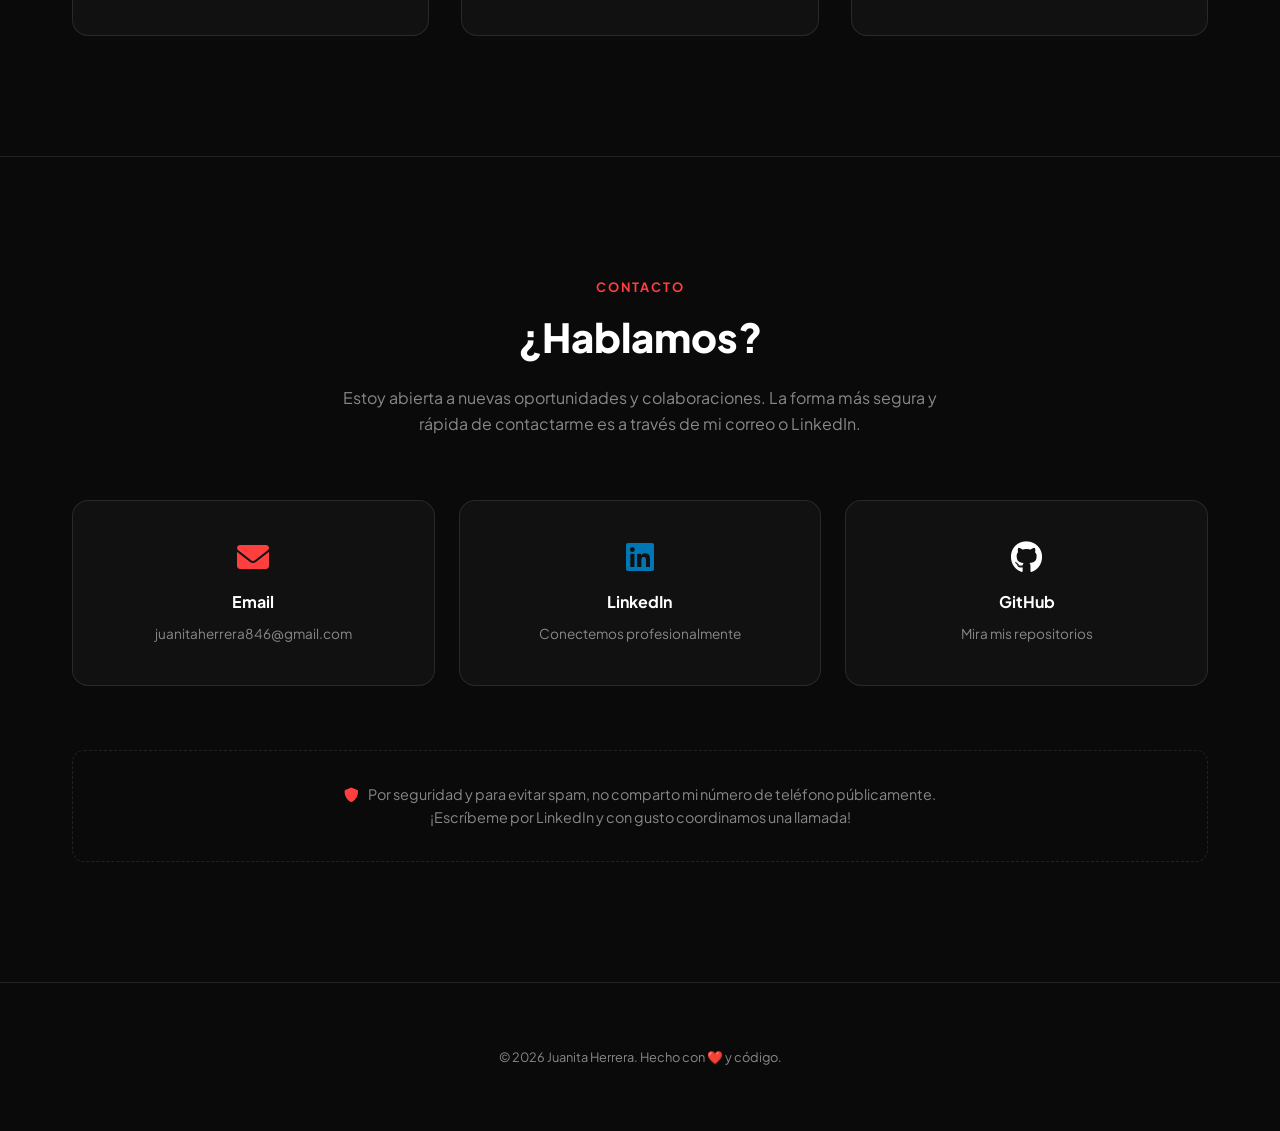
==== commit 0f379925: "Update index.html" ====
--- a/index.html
+++ b/index.html
@@ -8,6 +8,120 @@
     <link rel="stylesheet" href="https://cdnjs.cloudflare.com/ajax/libs/font-awesome/6.0.0-beta3/css/all.min.css">
     <link href="https://fonts.googleapis.com/css2?family=Plus+Jakarta+Sans:wght@300;400;500;600;700;800&display=swap" rel="stylesheet">
     <style>
+        /* Estilos para el reproductor de música personalizado */
+        .music-player {
+            position: fixed;
+            bottom: 2rem;
+            right: 2rem;
+            z-index: 2000;
+            background: rgba(17, 17, 17, 0.8);
+            backdrop-filter: blur(10px);
+            border: 1px solid var(--border);
+            padding: 0.6rem 1rem;
+            border-radius: 50px;
+            display: flex;
+            align-items: center;
+            gap: 1rem;
+            box-shadow: 0 10px 30px rgba(0, 0, 0, 0.5);
+            transition: all 0.3s ease;
+            min-width: 280px;
+        }
+
+        .music-player:hover {
+            border-color: var(--accent);
+        }
+
+        .music-controls {
+            display: flex;
+            align-items: center;
+            gap: 0.5rem;
+        }
+
+        .music-btn {
+            width: 32px;
+            height: 32px;
+            border-radius: 50%;
+            background: transparent;
+            border: 1px solid var(--border);
+            color: var(--primary);
+            cursor: pointer;
+            display: flex;
+            align-items: center;
+            justify-content: center;
+            transition: all 0.3s;
+            font-size: 0.8rem;
+        }
+
+        .music-btn:hover {
+            background: var(--border);
+            border-color: var(--primary);
+        }
+
+        .music-btn.play-pause {
+            width: 40px;
+            height: 40px;
+            background: var(--accent);
+            border: none;
+            color: white;
+            font-size: 1rem;
+        }
+
+        .music-btn.play-pause:hover {
+            transform: scale(1.1);
+            background: #ff5555;
+        }
+
+        .music-info {
+            display: flex;
+            flex-direction: column;
+            overflow: hidden;
+            flex-grow: 1;
+        }
+
+        .track-name {
+            font-size: 0.7rem;
+            color: var(--primary);
+            font-weight: 700;
+            text-transform: uppercase;
+            letter-spacing: 1px;
+            white-space: nowrap;
+            overflow: hidden;
+            text-overflow: ellipsis;
+        }
+
+        .track-artist {
+            font-size: 0.6rem;
+            color: var(--secondary);
+            text-transform: uppercase;
+        }
+
+        .music-waves {
+            display: flex;
+            align-items: flex-end;
+            gap: 2px;
+            height: 15px;
+        }
+
+        .wave {
+            width: 2px;
+            background: var(--accent);
+            border-radius: 2px;
+            animation: wave-anim 1s ease-in-out infinite;
+        }
+
+        .wave:nth-child(2) { animation-delay: 0.2s; height: 100%; }
+        .wave:nth-child(3) { animation-delay: 0.4s; height: 60%; }
+
+        @keyframes wave-anim {
+            0%, 100% { height: 5px; }
+            50% { height: 15px; }
+        }
+
+        .music-player.paused .wave {
+            animation-play-state: paused;
+            height: 3px;
+        }
+
         :root {
             --bg-black: #0a0a0a;
             --bg-card: #111111;
@@ -348,6 +462,7 @@
                     <li><a href="#sobre-mi">Sobre mí</a></li>
                     <li><a href="#skills">Habilidades</a></li>
                     <li><a href="#certificaciones">Certificaciones</a></li>
+                    <li><a href="#contacto">Contacto</a></li>
                 </ul>
             </nav>
             <a href="mailto:juanitaherrera846@gmail.com" class="btn btn-outline" style="padding: 0.5rem 1rem; font-size: 0.75rem;">Contacto</a>
@@ -593,7 +708,104 @@
         </div>
     </footer>
 
+    <!-- Reproductor de Música (Zen Playlist) -->
+    <div class="music-player paused" id="musicPlayer">
+        <div class="music-controls">
+            <button class="music-btn" id="prevBtn"><i class="fas fa-step-backward"></i></button>
+            <button class="music-btn play-pause" id="playPauseBtn"><i class="fas fa-play" id="playIcon"></i></button>
+            <button class="music-btn" id="nextBtn"><i class="fas fa-step-forward"></i></button>
+        </div>
+        <div class="music-info">
+            <span class="track-name" id="trackName">Om Namah Shivaya</span>
+            <span class="track-artist" id="trackArtist">Mantra Chanting</span>
+        </div>
+        <div class="music-waves">
+            <div class="wave"></div>
+            <div class="wave"></div>
+            <div class="wave"></div>
+        </div>
+    </div>
+
+    <audio id="bgMusic"></audio>
+
     <script>
+        const playlist = [
+            {
+                name: "Thunder",
+                artist: "Imagine Dragons",
+                url: "https://archive.org/download/andeeday/Imagine%20Dragons%20-%20Thunder%20%28Audio%29.mp3"
+            },
+            {
+                name: "Perfect",
+                artist: "Ed Sheeran",
+                url: "https://archive.org/download/andeeday/Ed%20Sheeran%20-%20Perfect%20%5BOfficial%20Audio%5D.mp3"
+            },
+            {
+                name: "Believer",
+                artist: "Imagine Dragons",
+                url: "https://archive.org/download/andeeday/Imagine%20Dragons%20-%20Believer%20%28Audio%29.mp3"
+            },
+            {
+                name: "Om Namah Shivaya",
+                artist: "Mantra Chanting",
+                url: "https://archive.org/download/ShivaStotrasAndMantras/39%20Om%20Nammah%20Shivaya.mp3"
+            }
+        ];
+
+        let currentTrackIndex = 0;
+        const bgMusic = document.getElementById('bgMusic');
+        const playPauseBtn = document.getElementById('playPauseBtn');
+        const playIcon = document.getElementById('playIcon');
+        const prevBtn = document.getElementById('prevBtn');
+        const nextBtn = document.getElementById('nextBtn');
+        const trackName = document.getElementById('trackName');
+        const trackArtist = document.getElementById('trackArtist');
+        const musicPlayer = document.getElementById('musicPlayer');
+
+        function loadTrack(index) {
+            const track = playlist[index];
+            bgMusic.src = track.url;
+            trackName.textContent = track.name;
+            trackArtist.textContent = track.artist;
+        }
+
+        function togglePlay() {
+            if (bgMusic.paused) {
+                bgMusic.play();
+                playIcon.classList.replace('fa-play', 'fa-pause');
+                musicPlayer.classList.remove('paused');
+            } else {
+                bgMusic.pause();
+                playIcon.classList.replace('fa-pause', 'fa-play');
+                musicPlayer.classList.add('paused');
+            }
+        }
+
+        playPauseBtn.addEventListener('click', togglePlay);
+
+        nextBtn.addEventListener('click', () => {
+            currentTrackIndex = (currentTrackIndex + 1) % playlist.length;
+            loadTrack(currentTrackIndex);
+            bgMusic.play();
+            playIcon.classList.replace('fa-play', 'fa-pause');
+            musicPlayer.classList.remove('paused');
+        });
+
+        prevBtn.addEventListener('click', () => {
+            currentTrackIndex = (currentTrackIndex - 1 + playlist.length) % playlist.length;
+            loadTrack(currentTrackIndex);
+            bgMusic.play();
+            playIcon.classList.replace('fa-play', 'fa-pause');
+            musicPlayer.classList.remove('paused');
+        });
+
+        bgMusic.addEventListener('ended', () => {
+            nextBtn.click();
+        });
+
+        // Cargar la primera pista al iniciar
+        loadTrack(currentTrackIndex);
+
         document.querySelectorAll('a[href^="#"]').forEach(anchor => {
             anchor.addEventListener('click', function(e) {
                 e.preventDefault();
@@ -611,3 +823,6 @@
 </html>
 
 
+
+
+
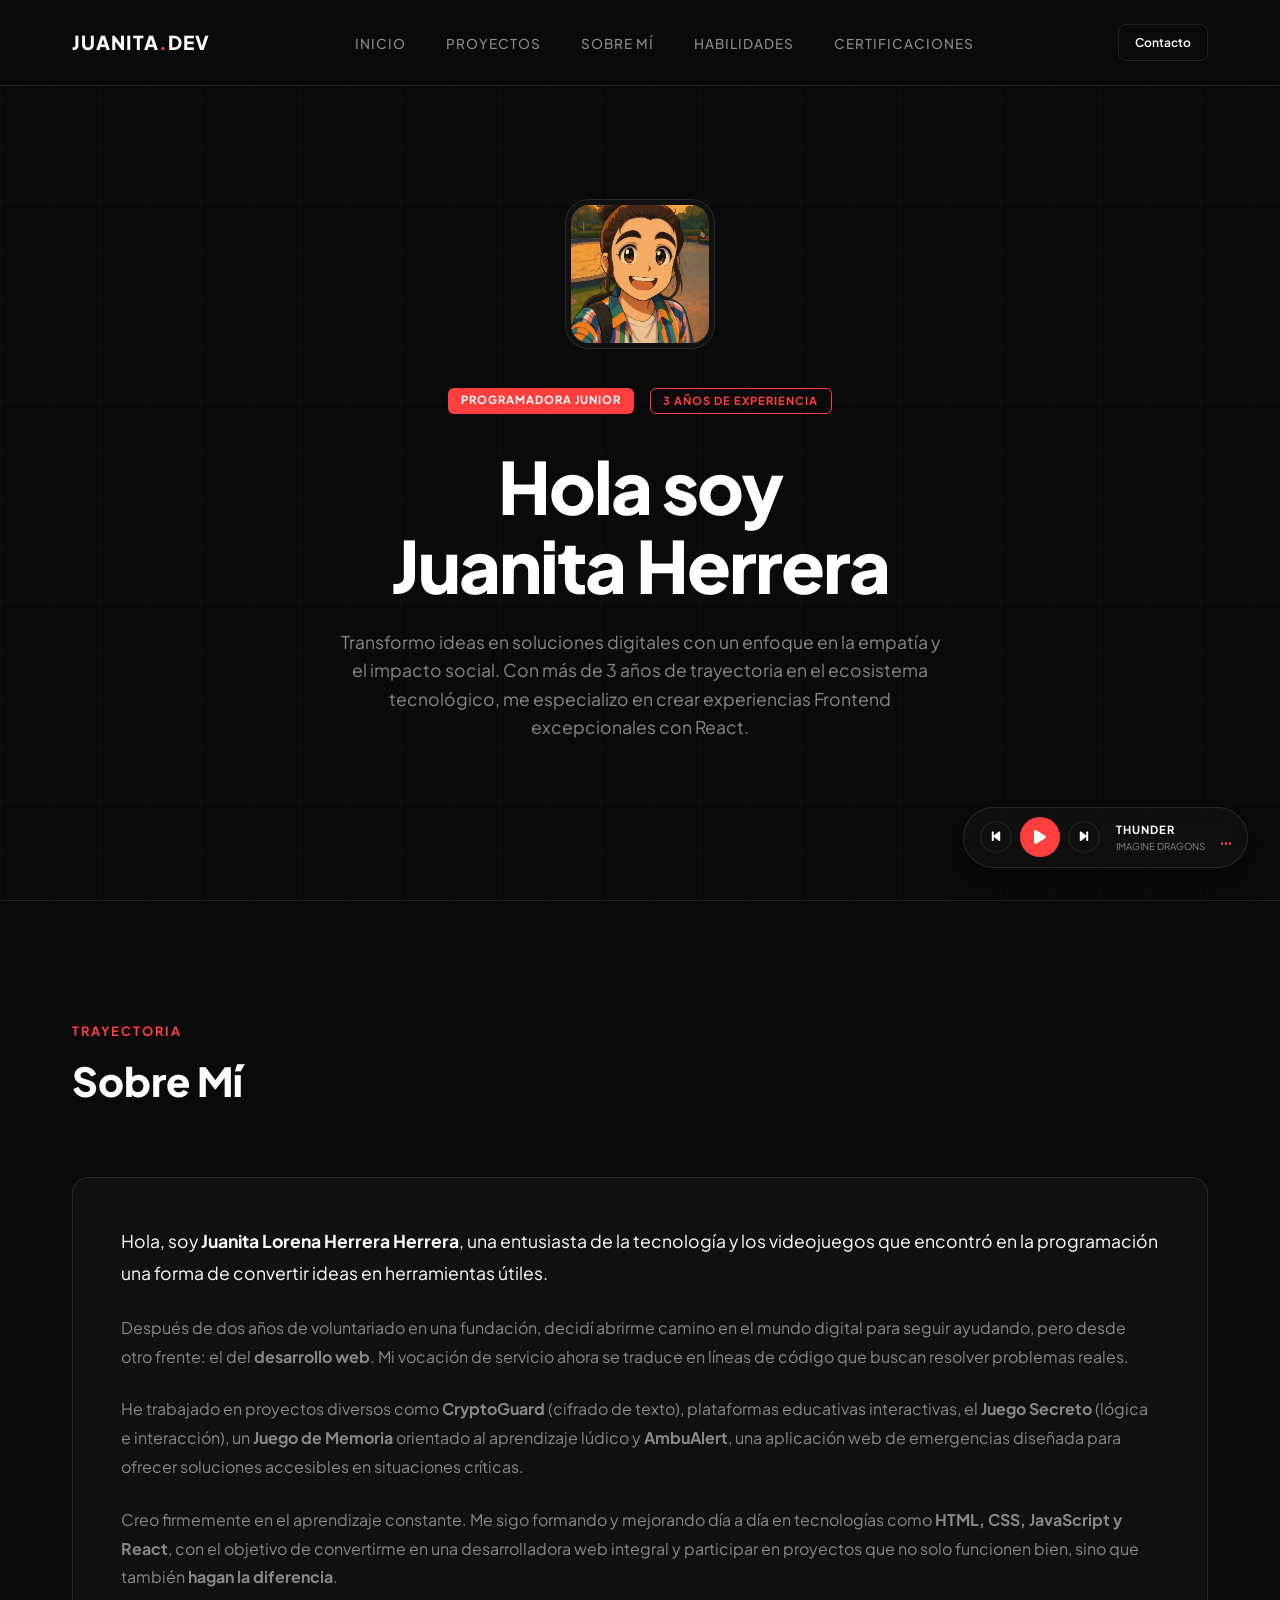
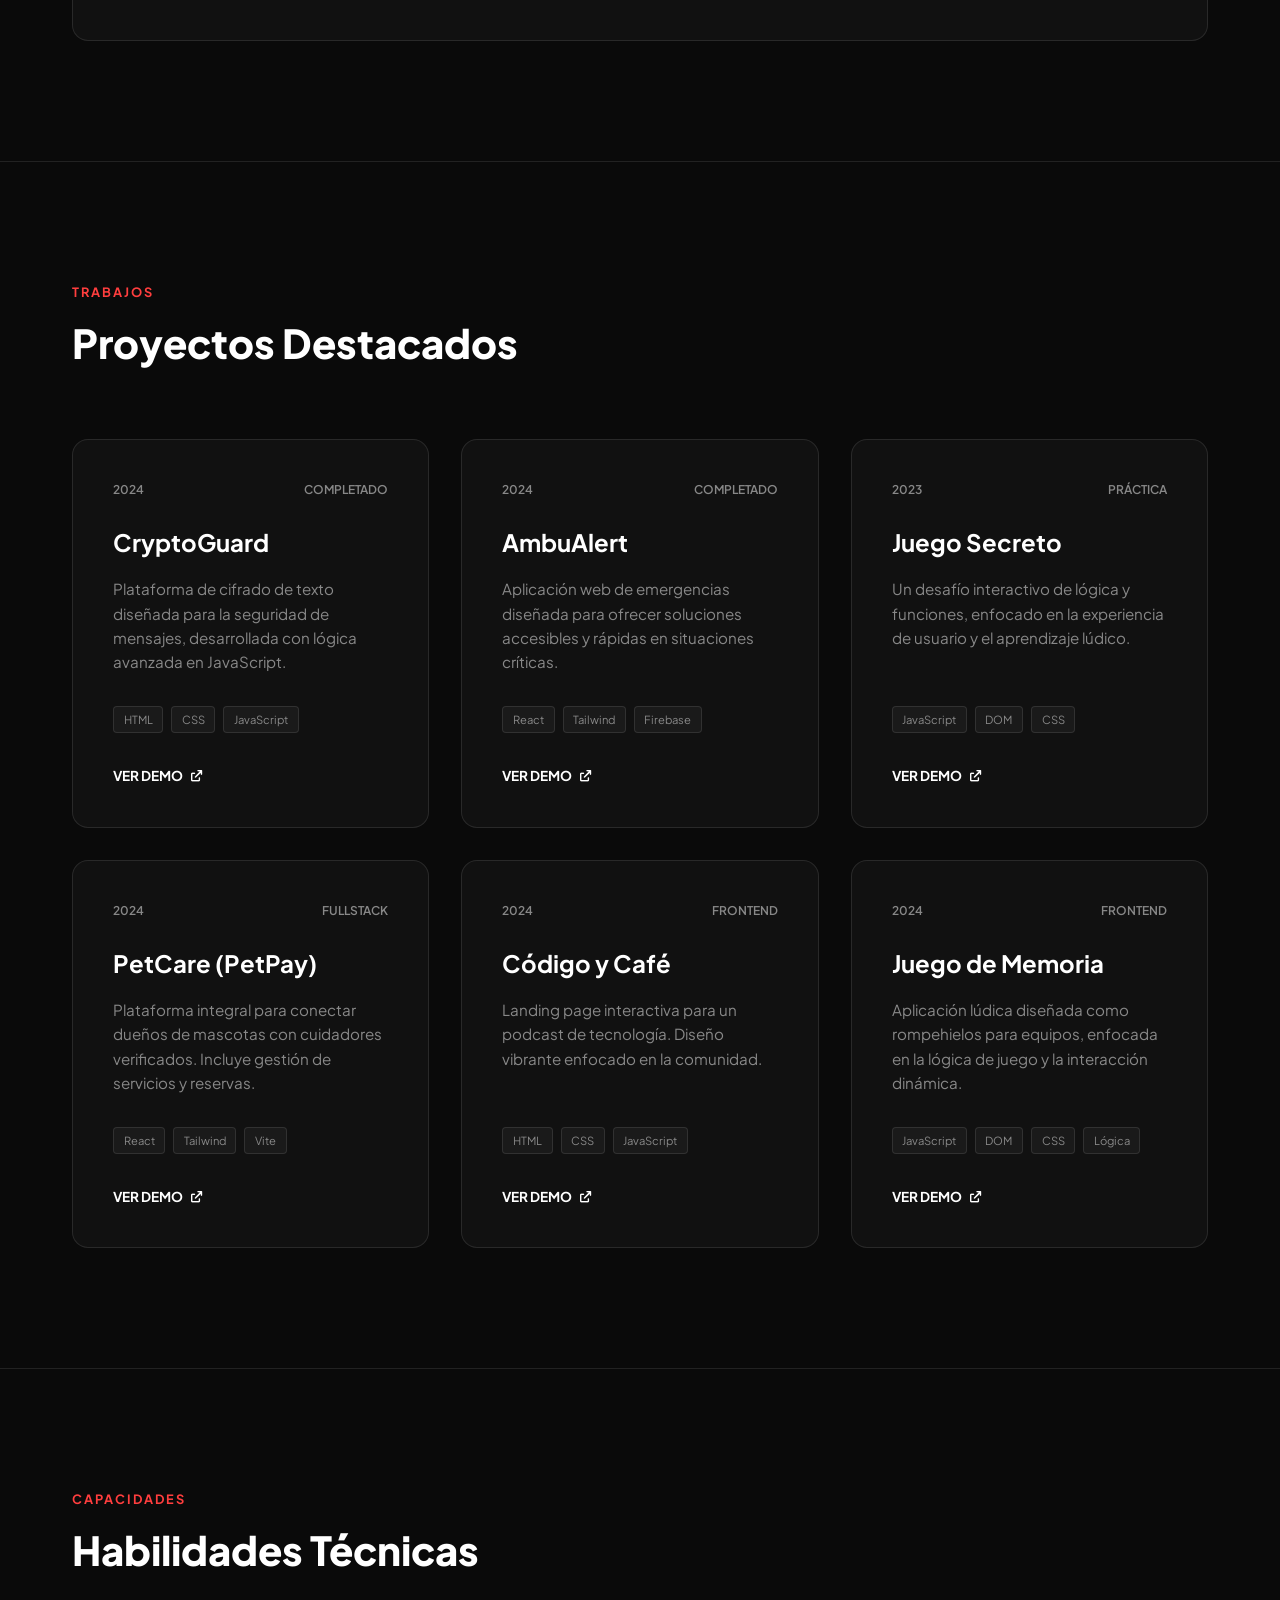
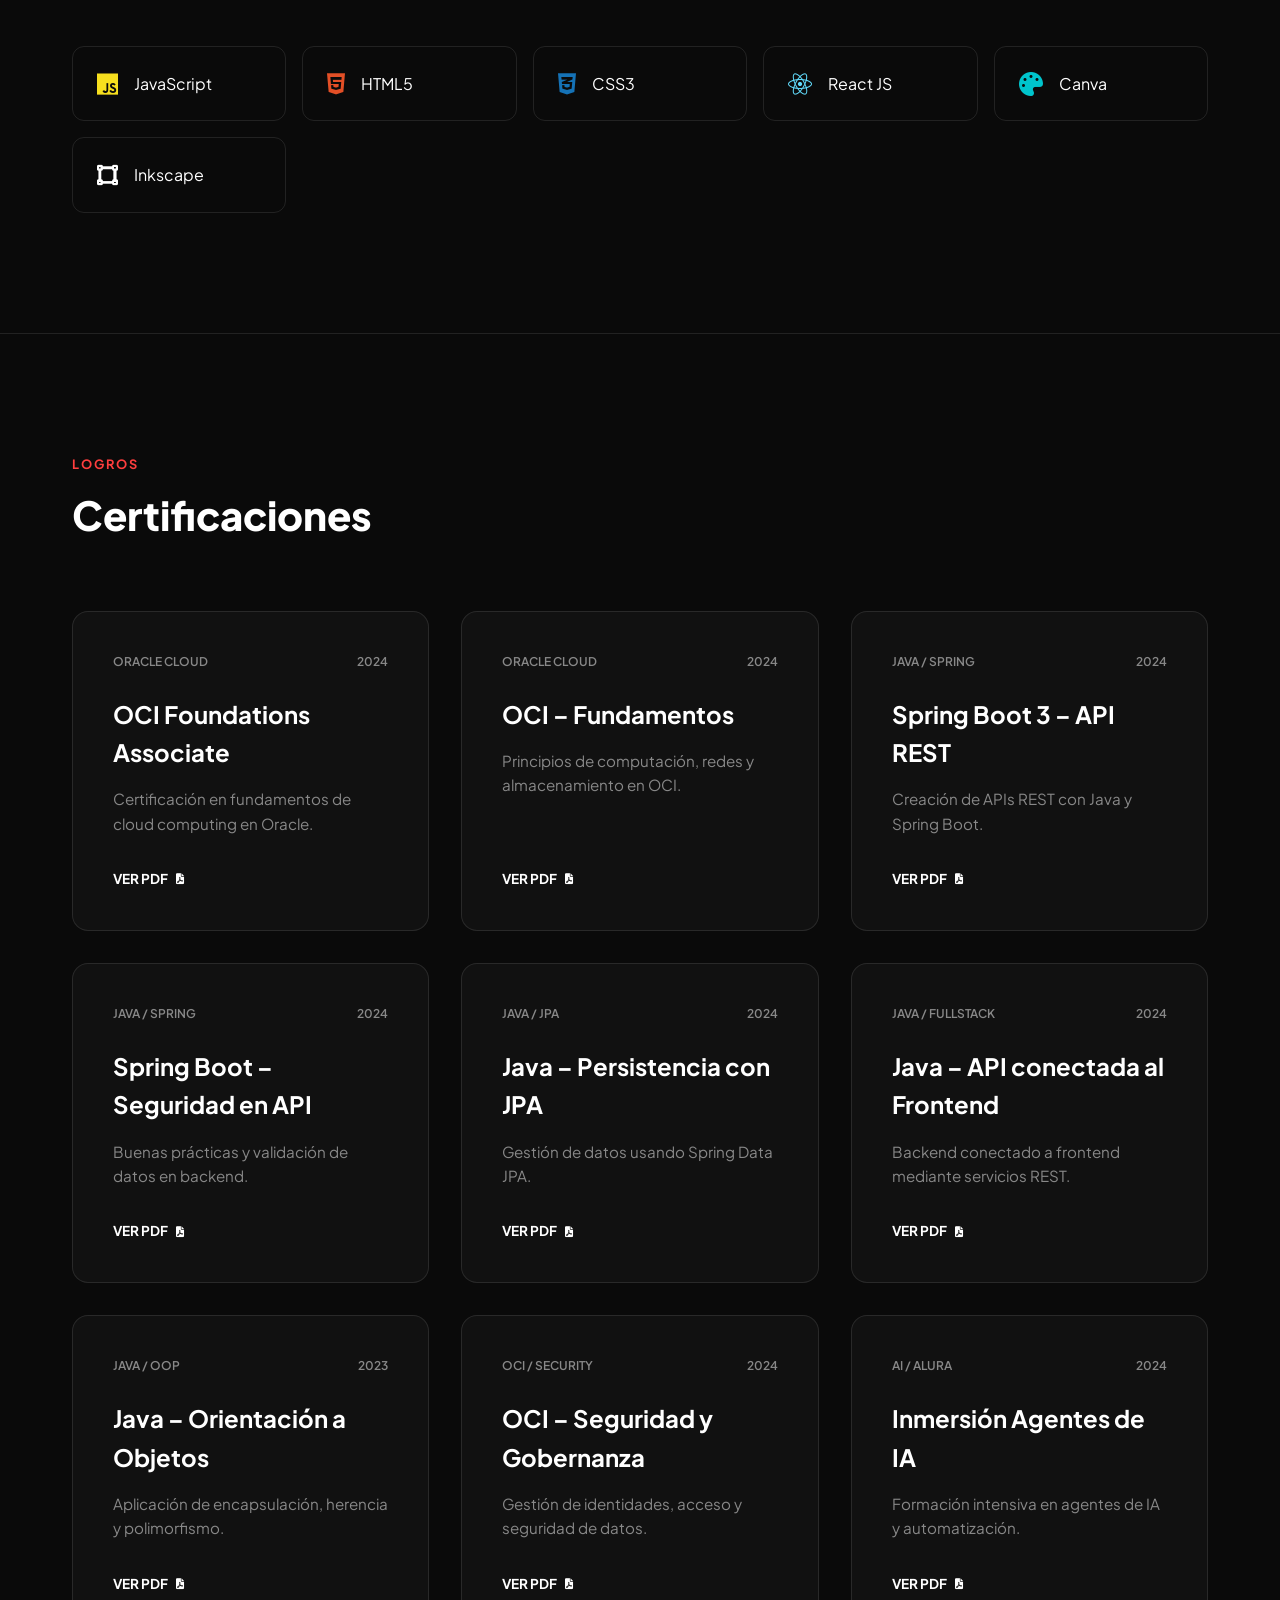
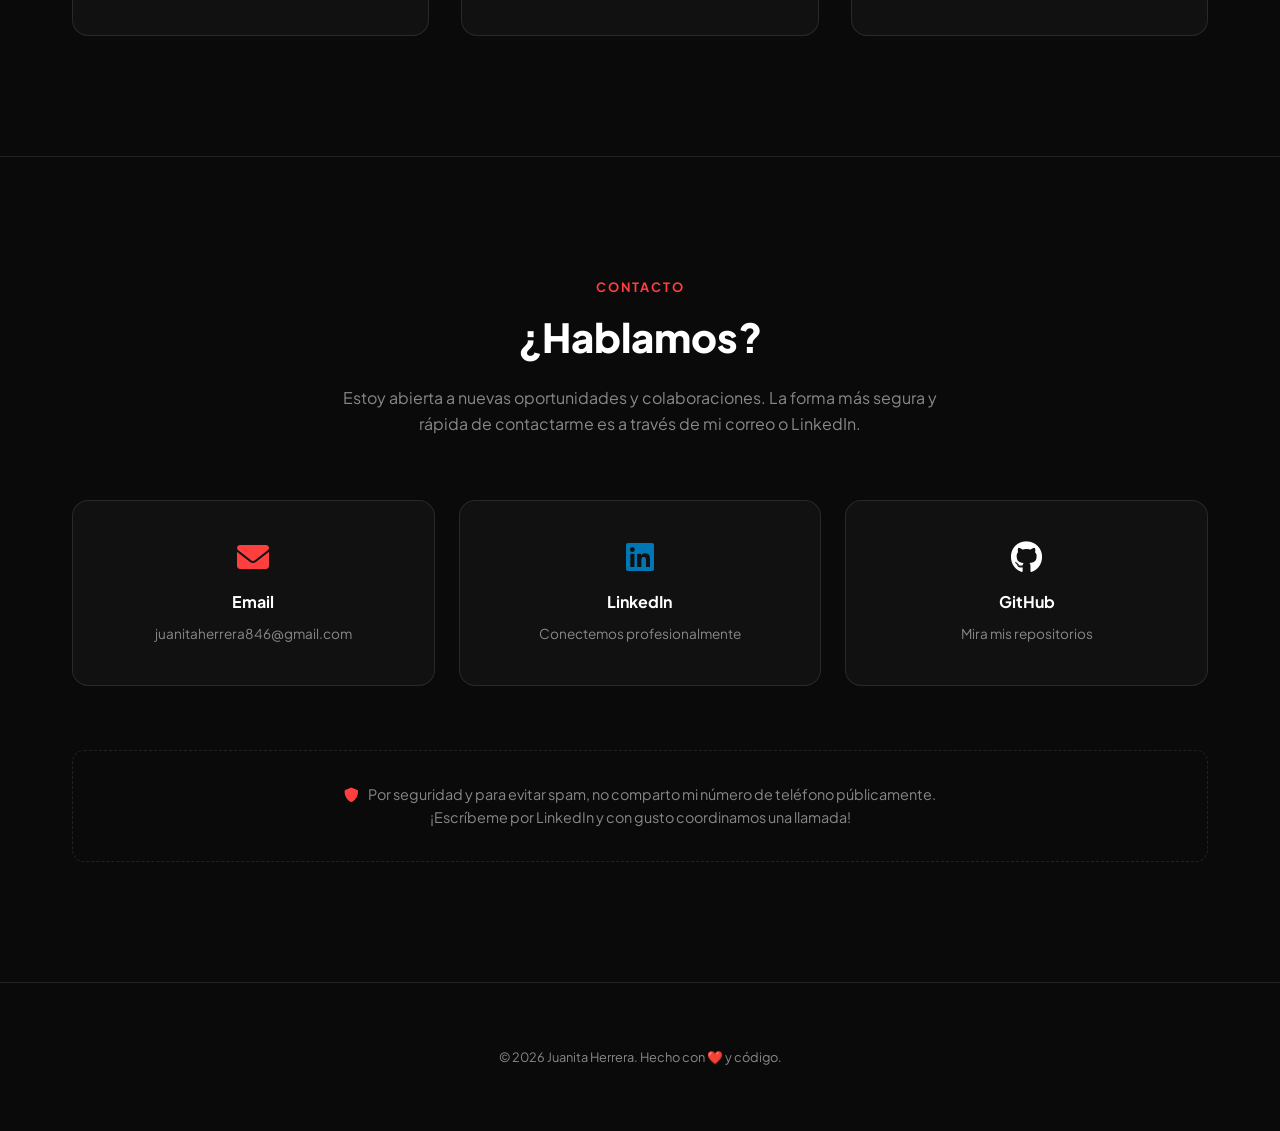
==== commit f6ee547d: "Update index.html" ====
--- a/index.html
+++ b/index.html
@@ -462,7 +462,6 @@
                     <li><a href="#sobre-mi">Sobre mí</a></li>
                     <li><a href="#skills">Habilidades</a></li>
                     <li><a href="#certificaciones">Certificaciones</a></li>
-                    <li><a href="#contacto">Contacto</a></li>
                 </ul>
             </nav>
             <a href="mailto:juanitaherrera846@gmail.com" class="btn btn-outline" style="padding: 0.5rem 1rem; font-size: 0.75rem;">Contacto</a>
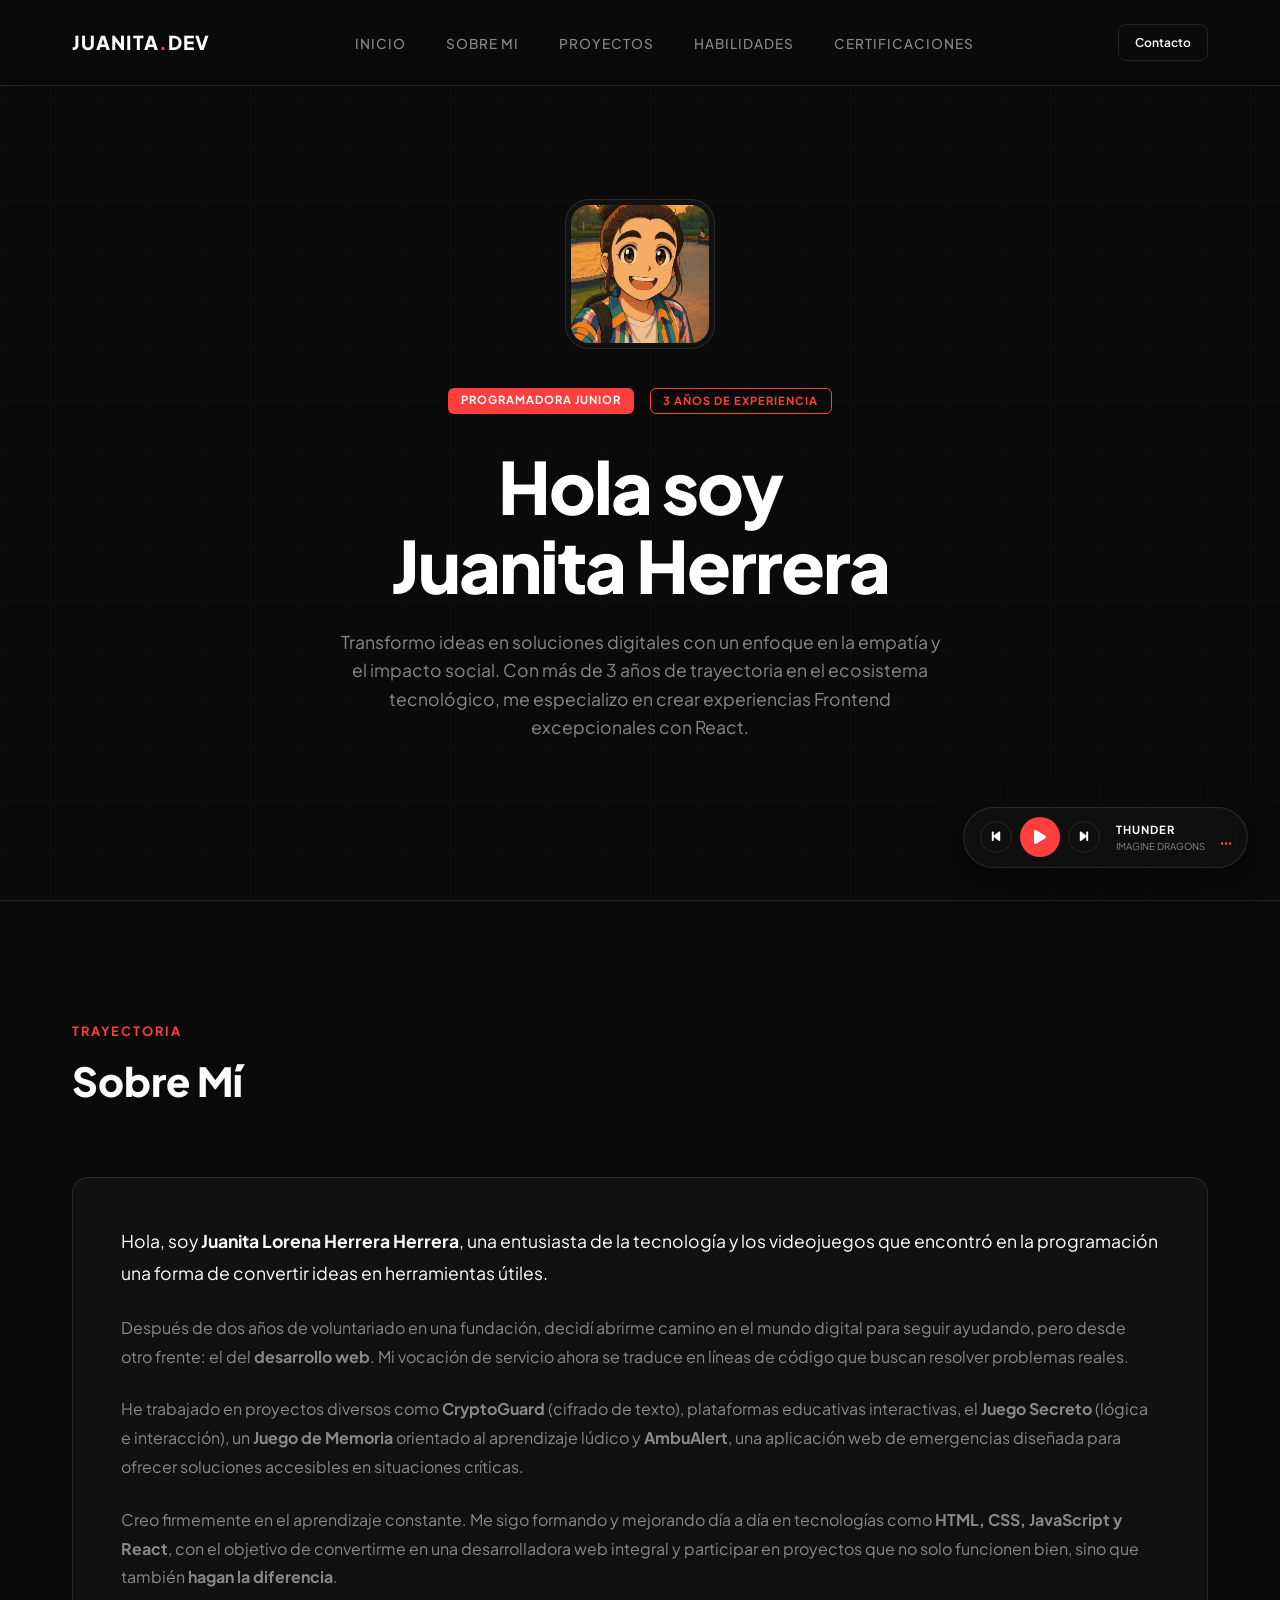
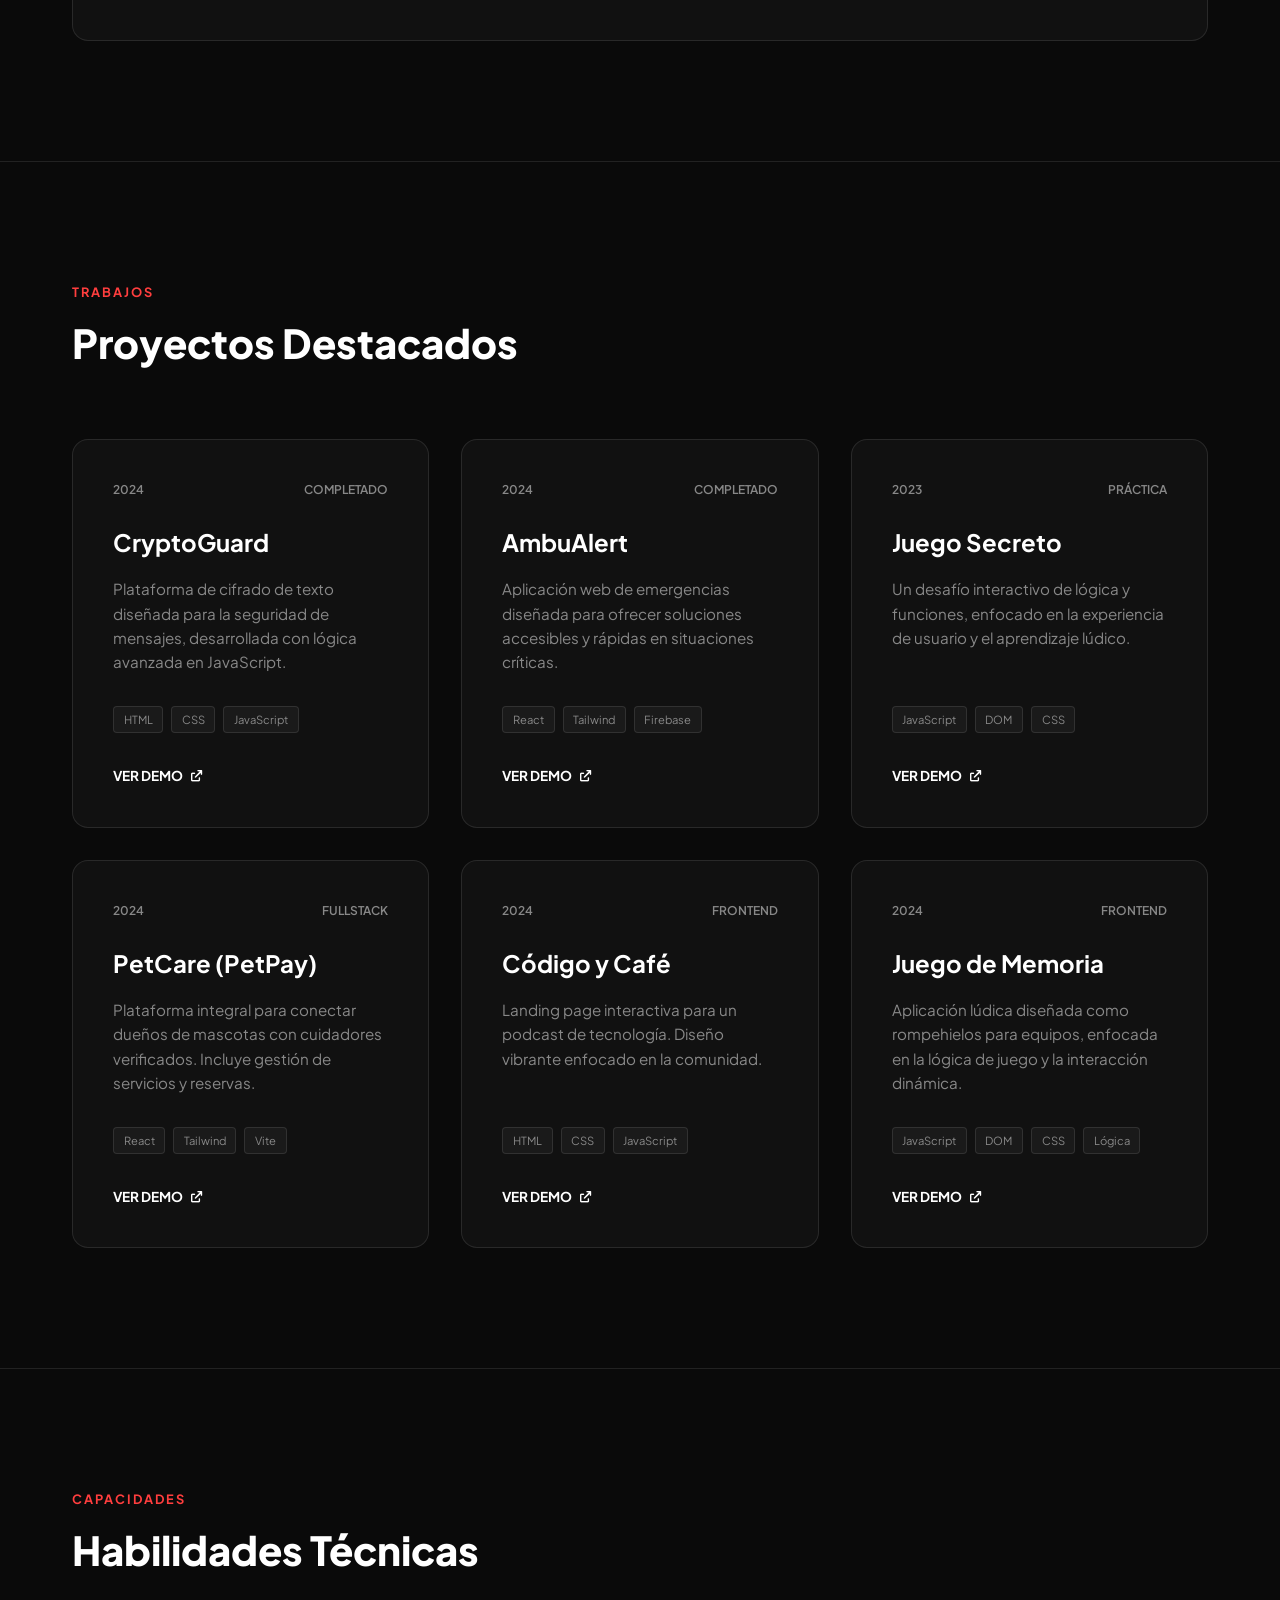
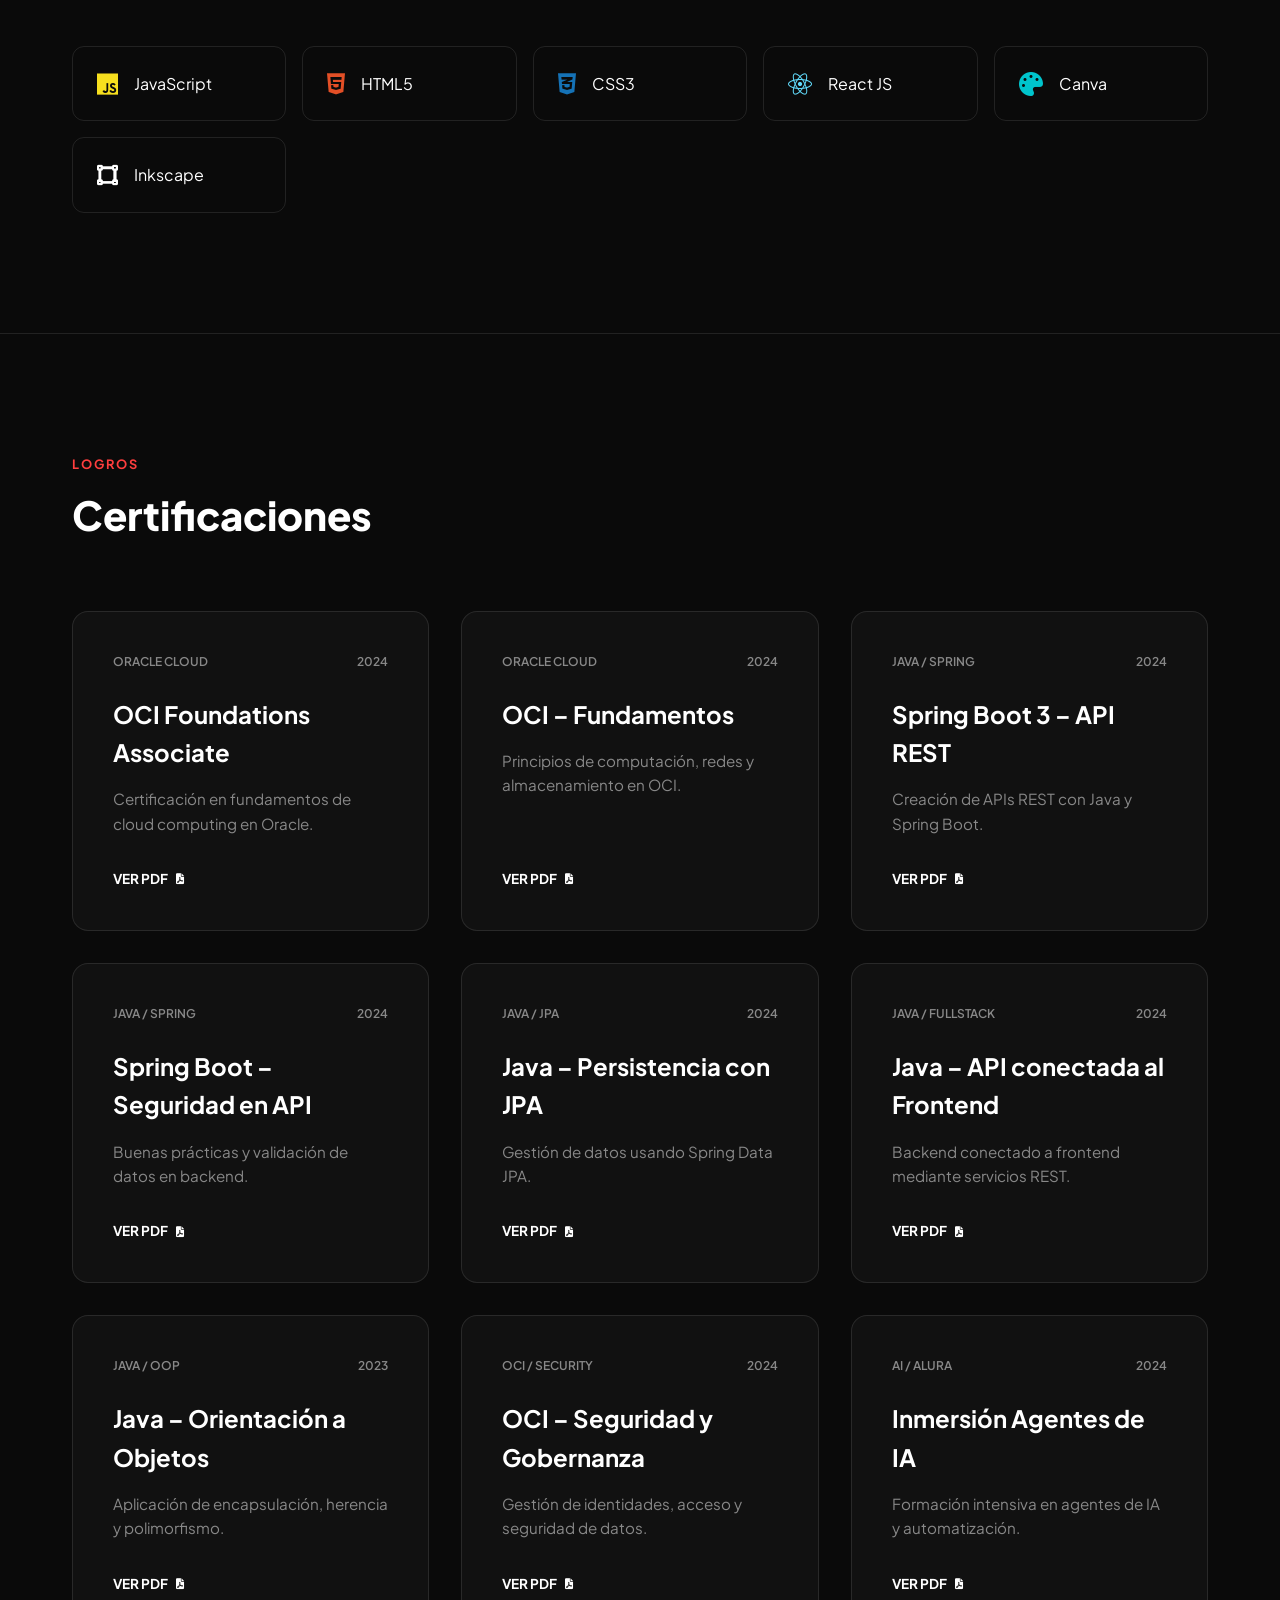
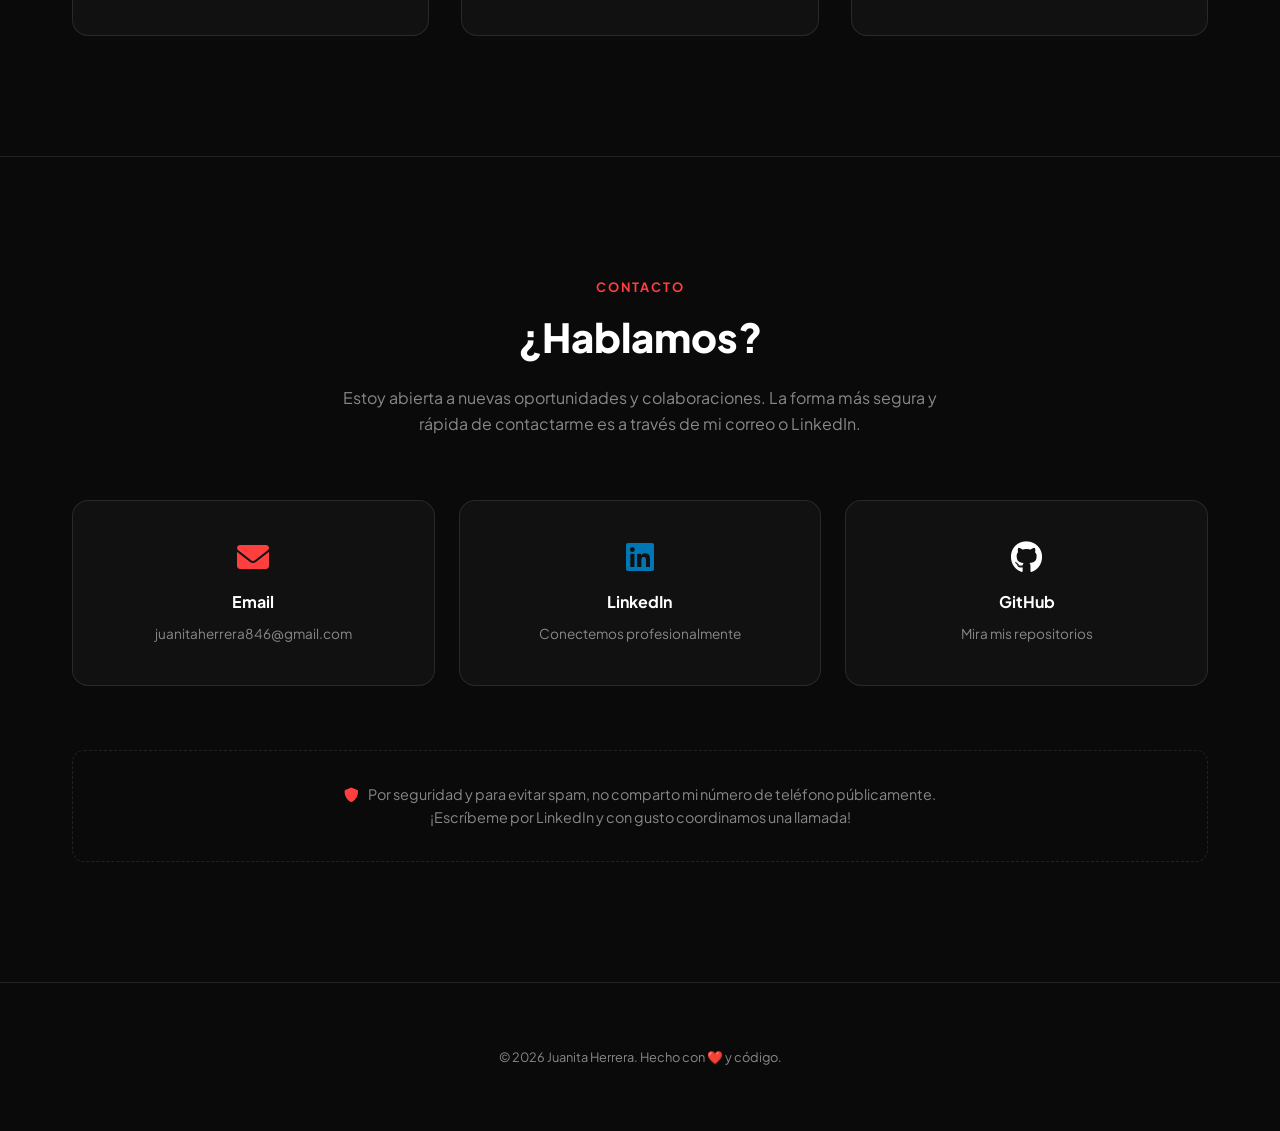
==== commit 8a99b8a3: "Update index.html" ====
--- a/index.html
+++ b/index.html
@@ -458,8 +458,8 @@
             <nav>
                 <ul>
                     <li><a href="#inicio">Inicio</a></li>
-                    <li><a href="#proyectos">Proyectos</a></li>
-                    <li><a href="#sobre-mi">Sobre mí</a></li>
+                    <li><a href="#proyectos">Sobre mi</a></li>
+                    <li><a href="#sobre-mi">Proyectos</a></li>
                     <li><a href="#skills">Habilidades</a></li>
                     <li><a href="#certificaciones">Certificaciones</a></li>
                 </ul>
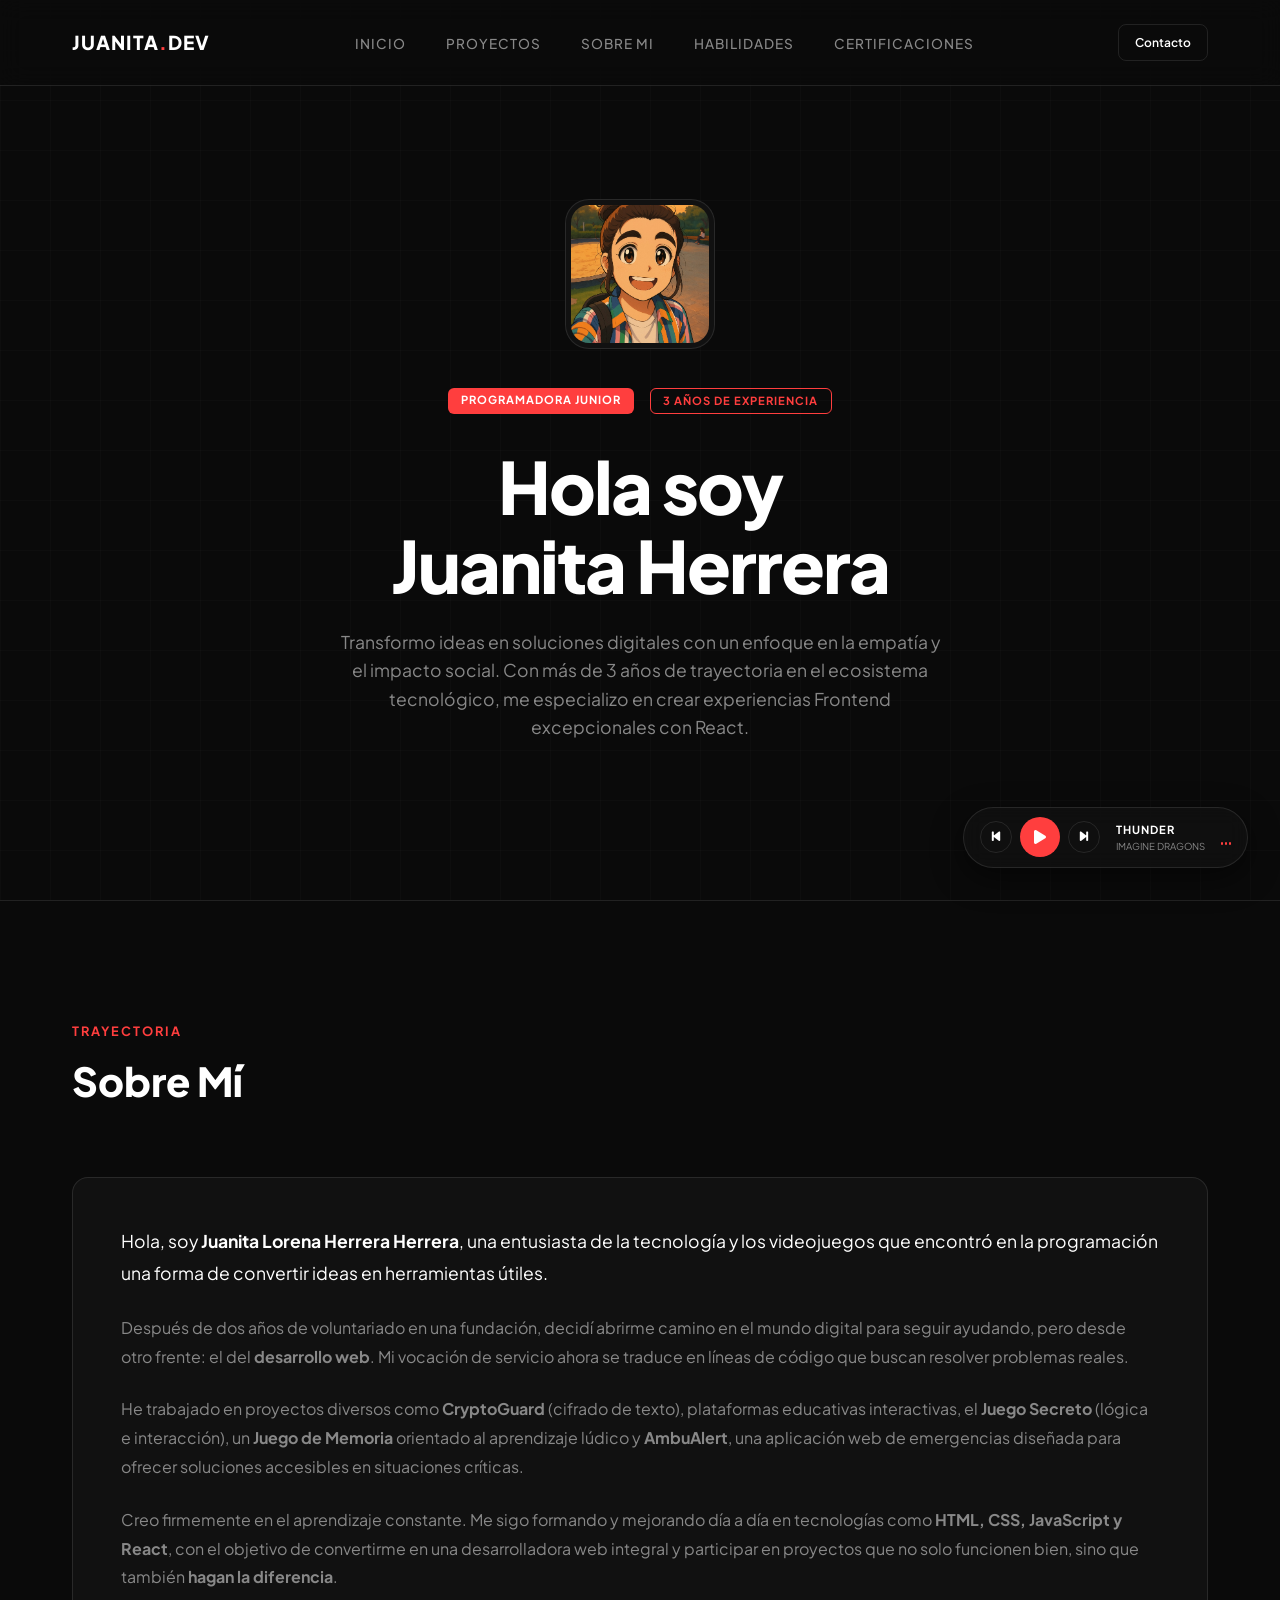
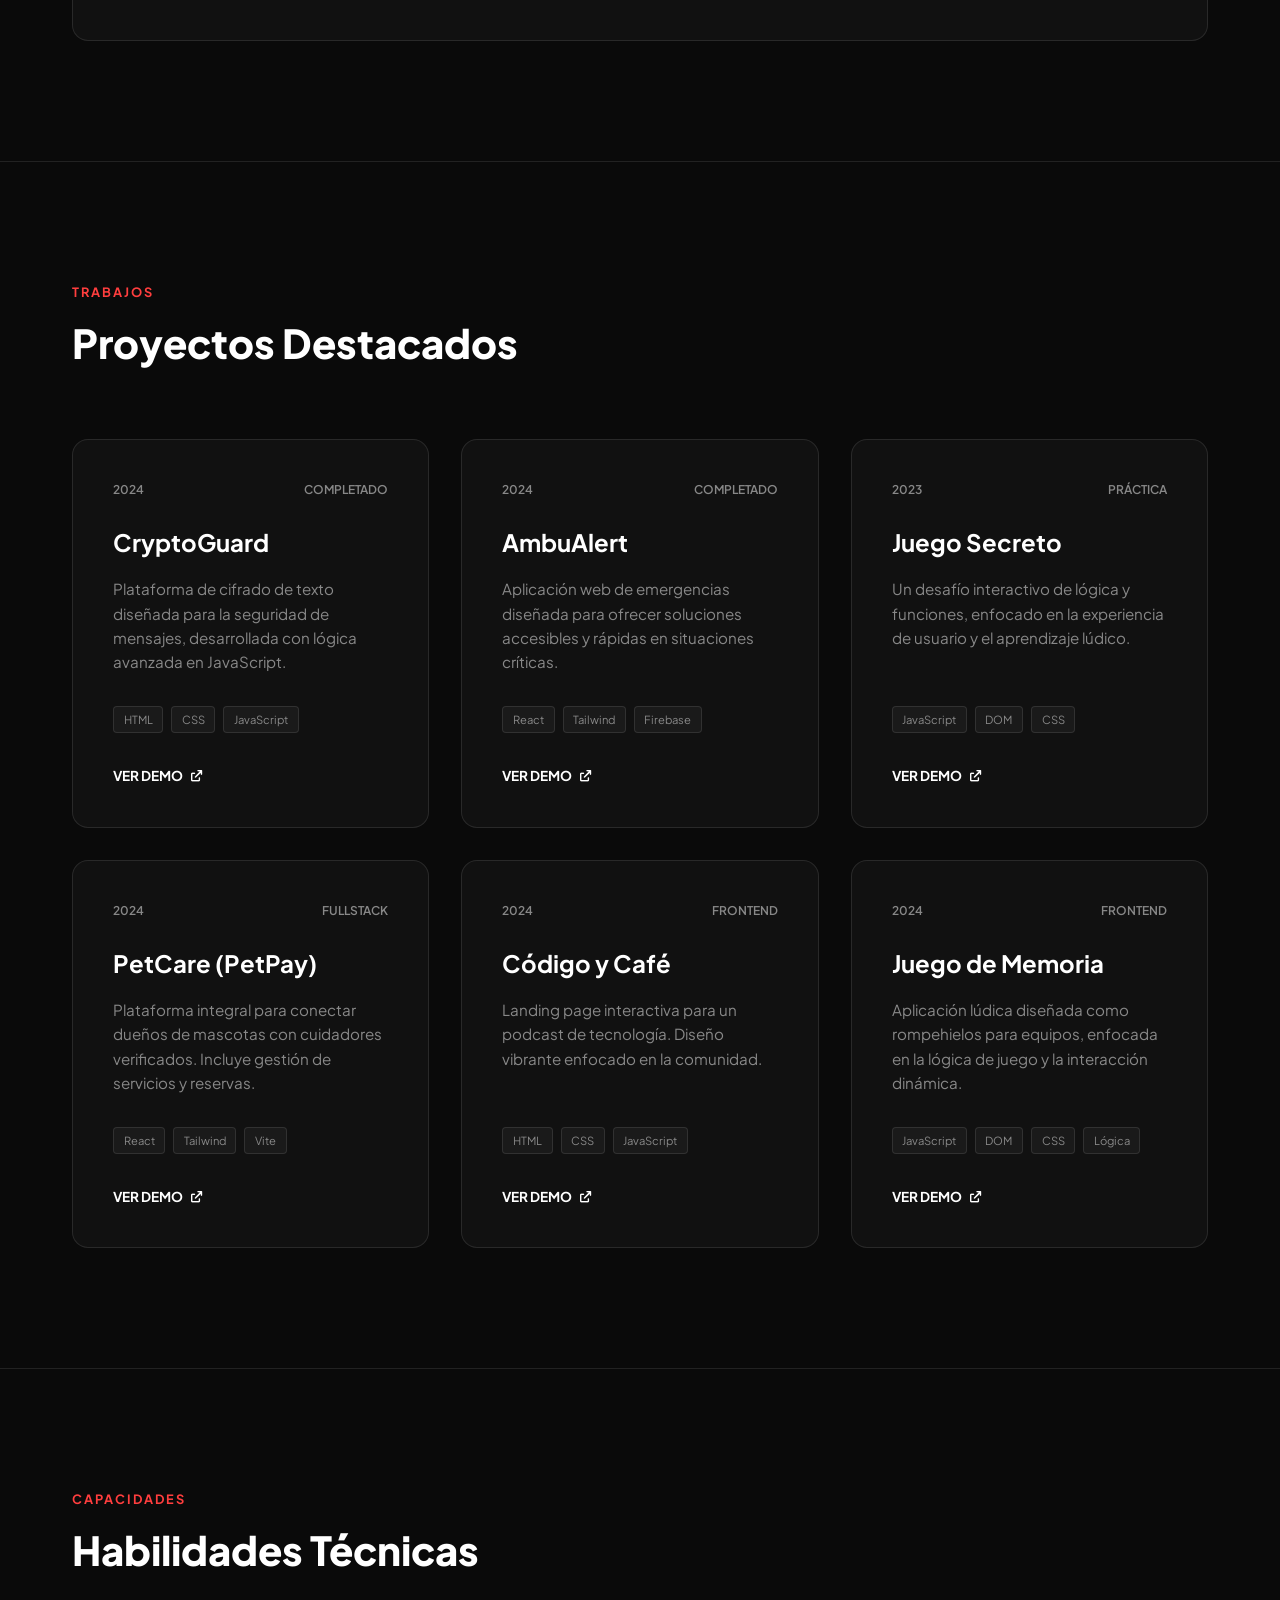
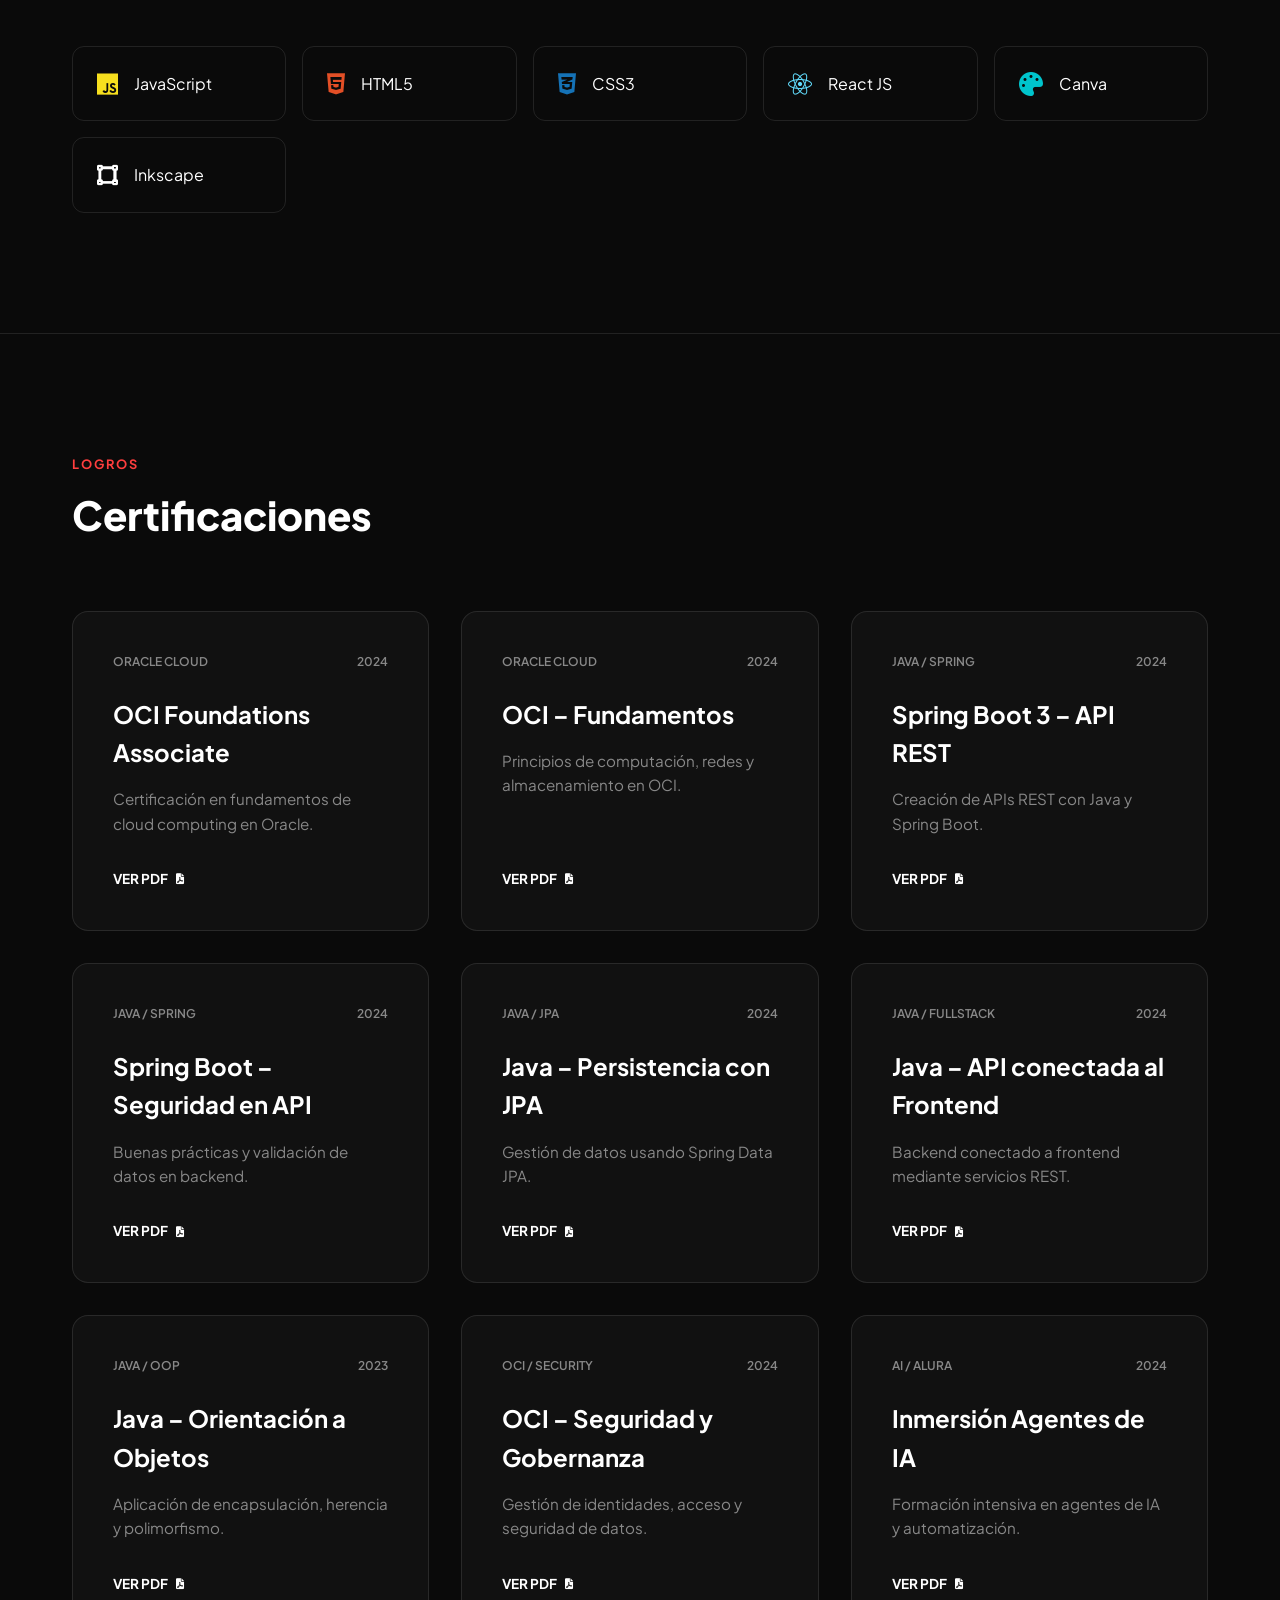
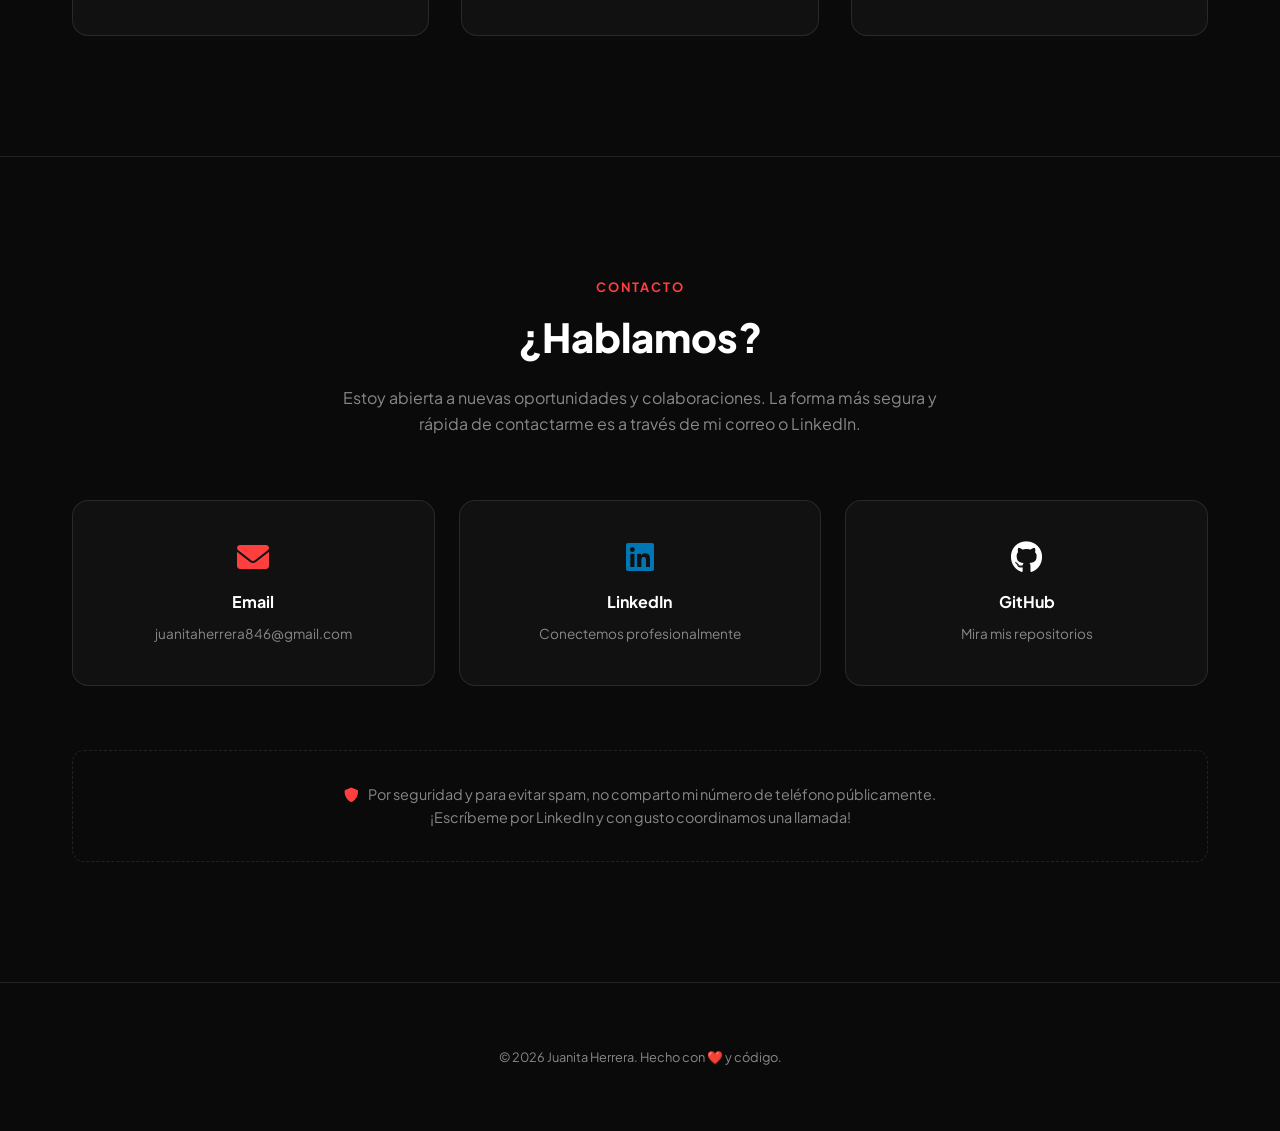
==== commit 25d6c3ae: "Update print statement from 'Hello' to 'Goodbye'" ====
--- a/index.html
+++ b/index.html
@@ -458,8 +458,8 @@
             <nav>
                 <ul>
                     <li><a href="#inicio">Inicio</a></li>
-                    <li><a href="#proyectos">Sobre mi</a></li>
-                    <li><a href="#sobre-mi">Proyectos</a></li>
+                    <li><a href="#proyectos">Proyectos</a></li>
+                    <li><a href="#sobre-mi">Sobre mi</a></li>
                     <li><a href="#skills">Habilidades</a></li>
                     <li><a href="#certificaciones">Certificaciones</a></li>
                 </ul>
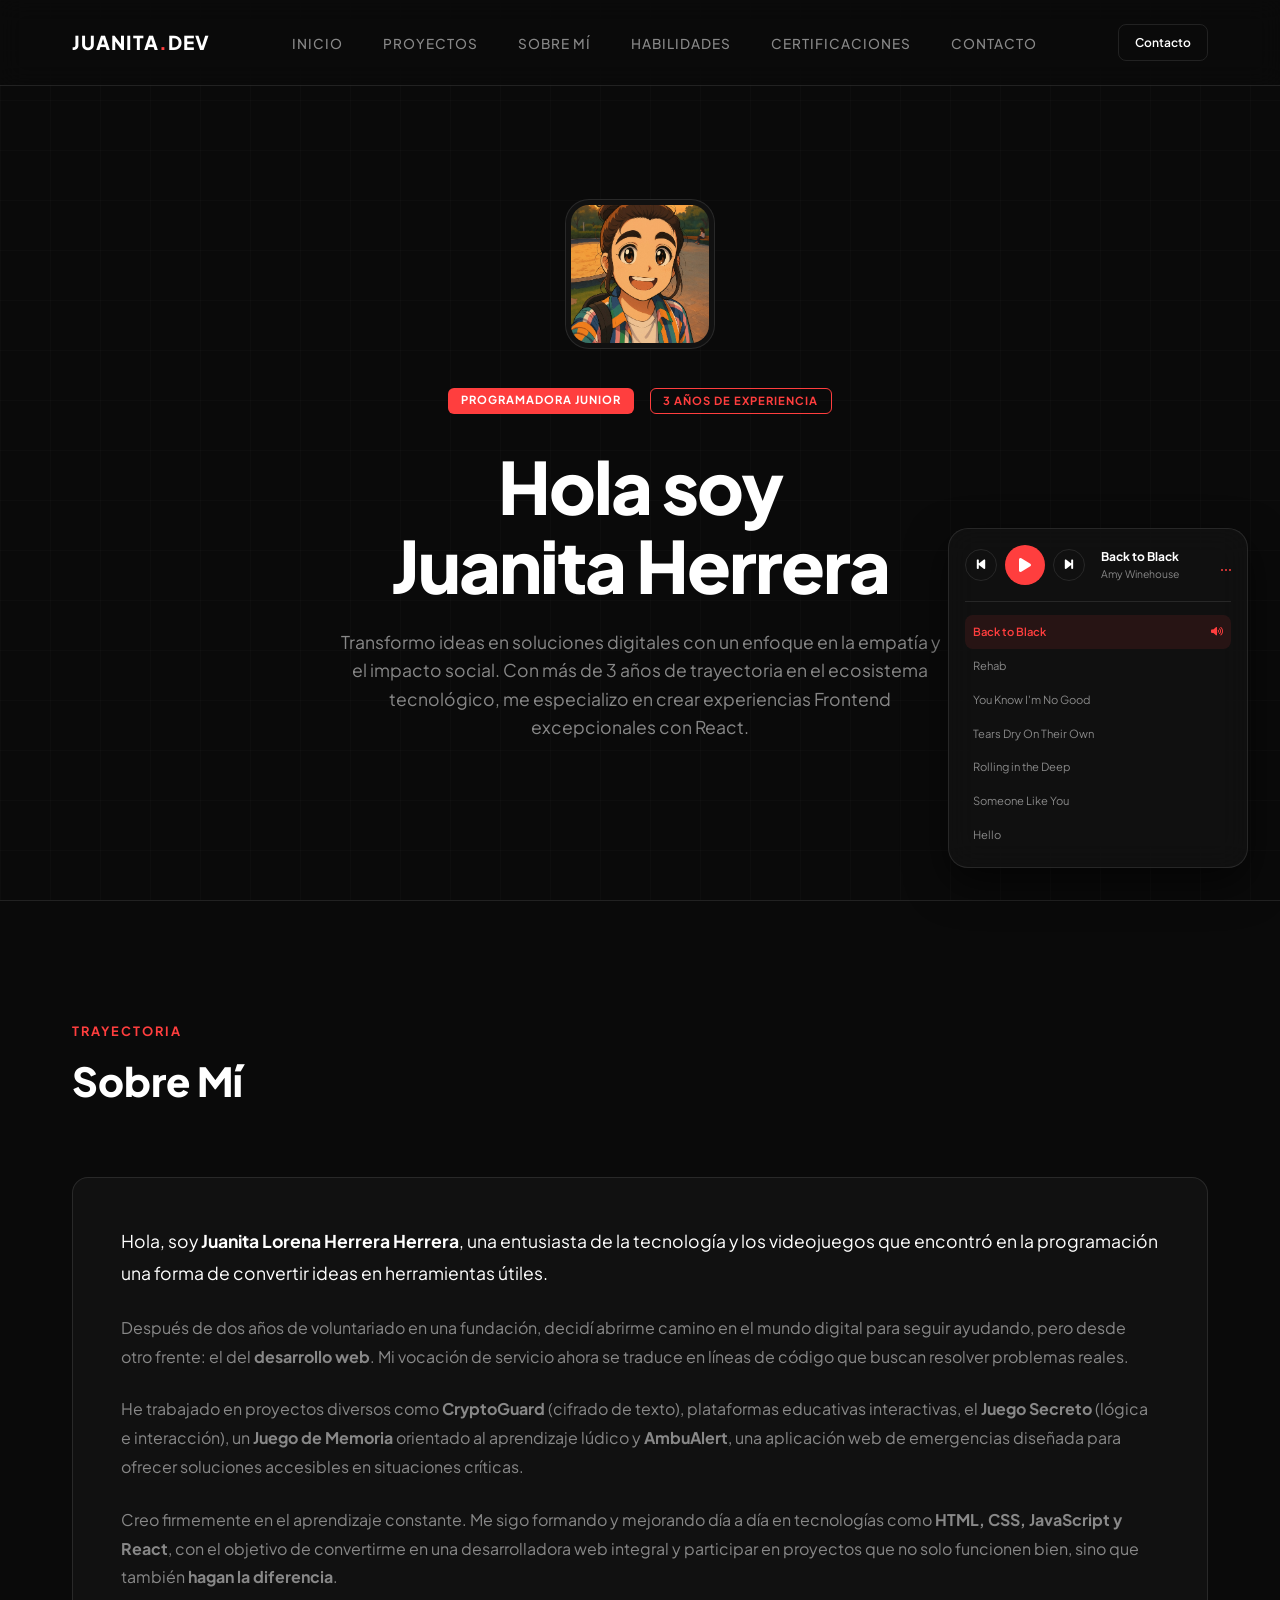
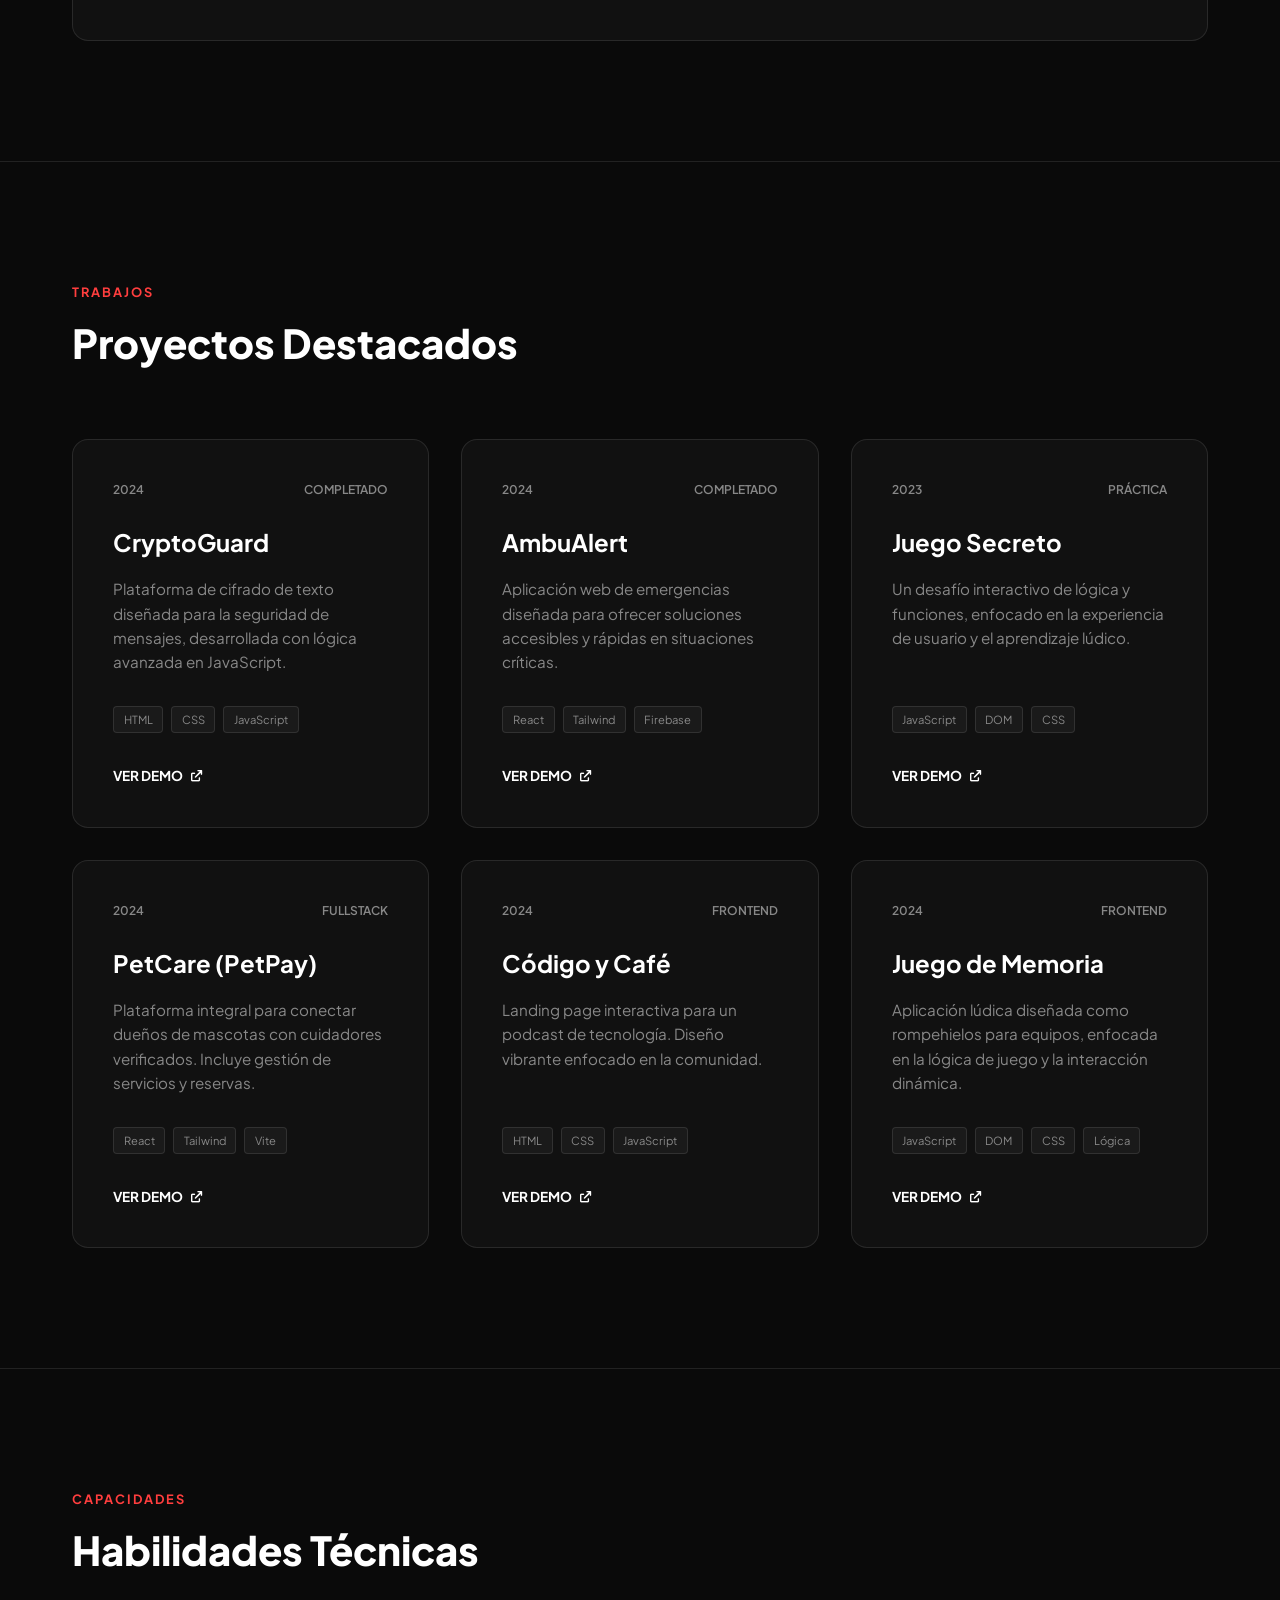
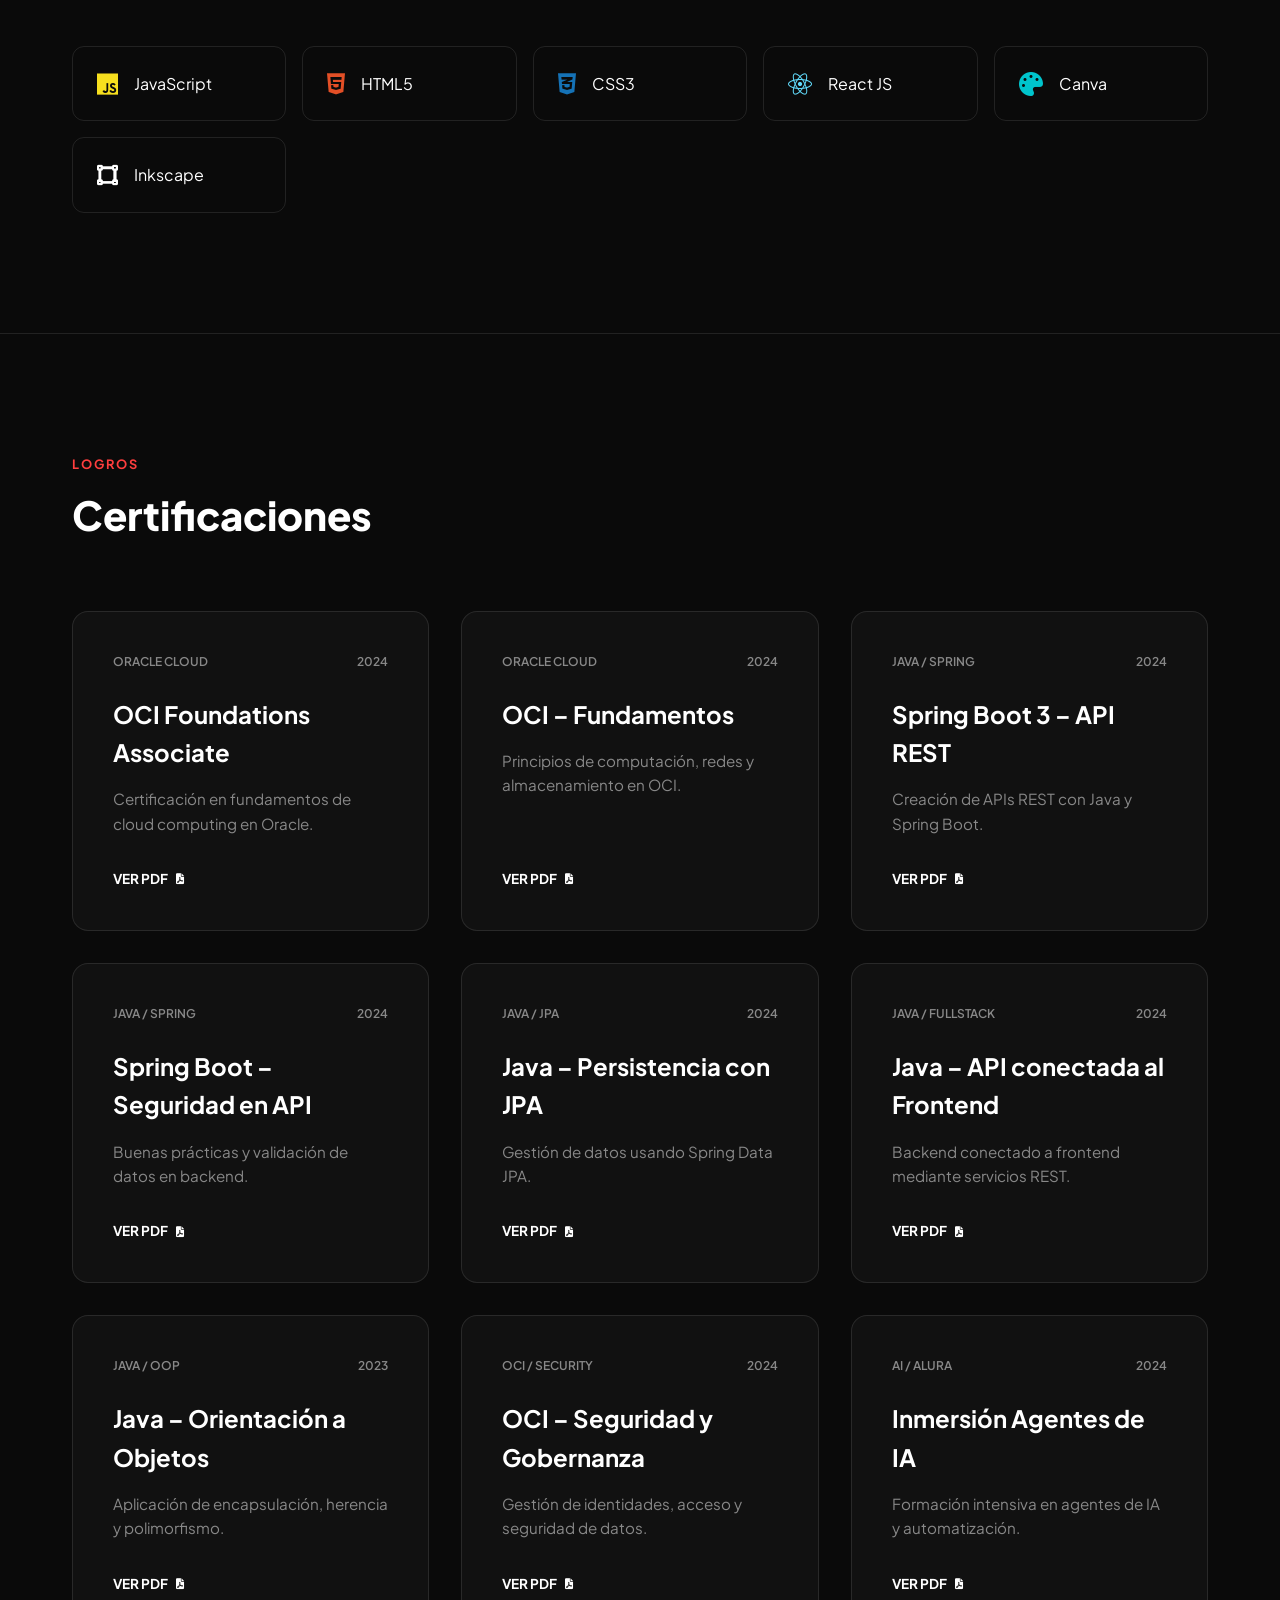
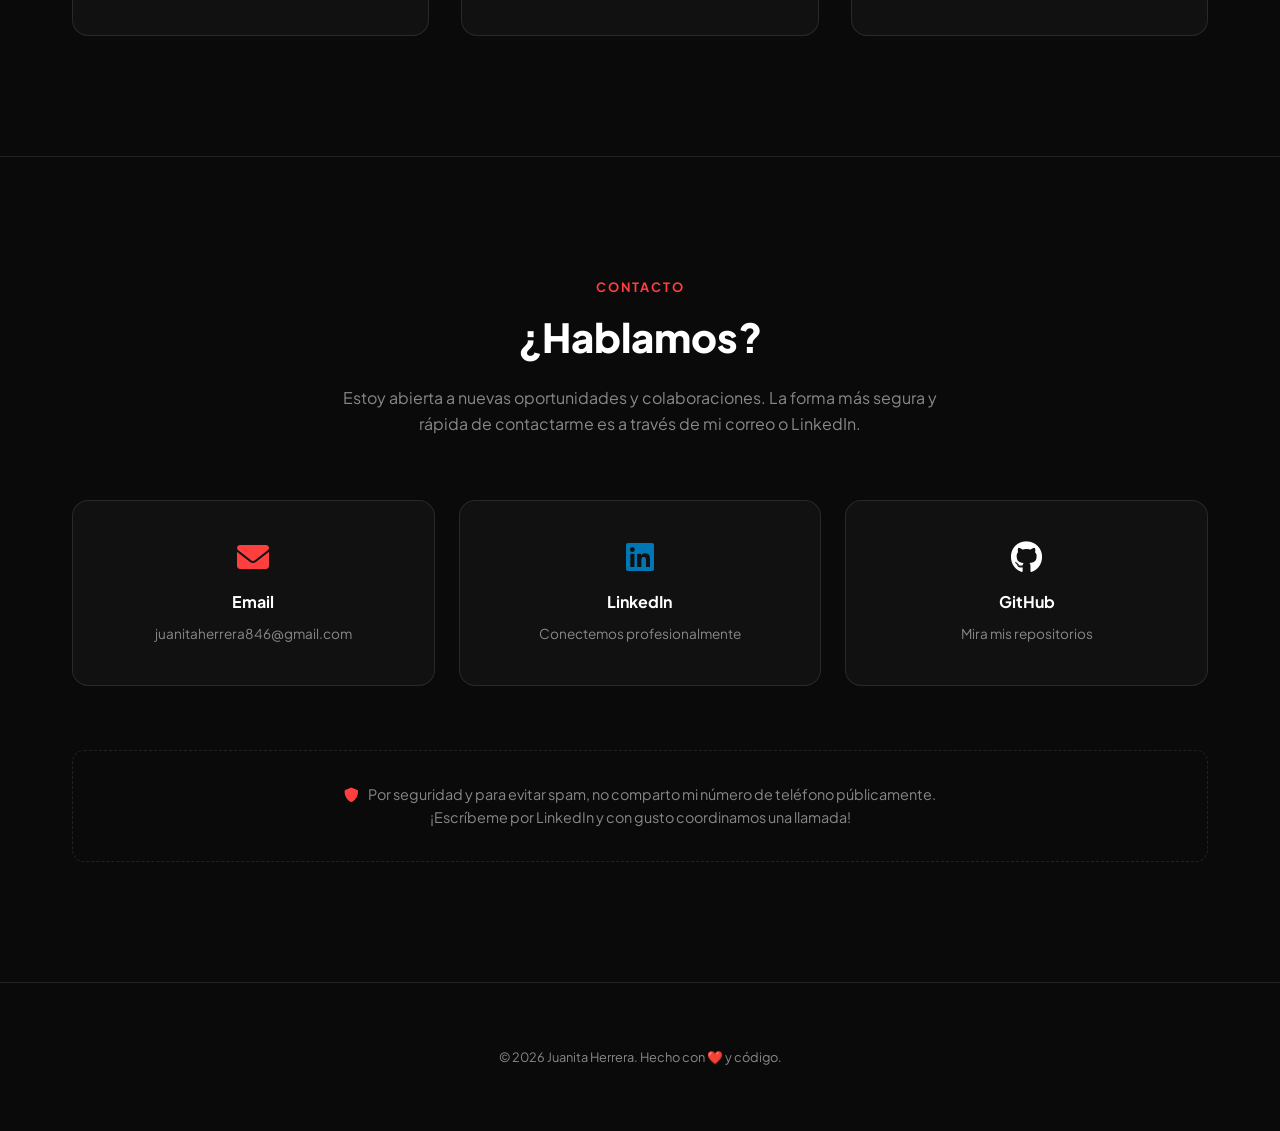
==== commit 2fd838f9: "Update index.html" ====
--- a/index.html
+++ b/index.html
@@ -8,27 +8,34 @@
     <link rel="stylesheet" href="https://cdnjs.cloudflare.com/ajax/libs/font-awesome/6.0.0-beta3/css/all.min.css">
     <link href="https://fonts.googleapis.com/css2?family=Plus+Jakarta+Sans:wght@300;400;500;600;700;800&display=swap" rel="stylesheet">
     <style>
-        /* Estilos para el reproductor de música personalizado */
+        /* Estilos para el reproductor de música personalizado con Lista */
         .music-player {
             position: fixed;
             bottom: 2rem;
             right: 2rem;
             z-index: 2000;
-            background: rgba(17, 17, 17, 0.8);
-            backdrop-filter: blur(10px);
+            background: rgba(17, 17, 17, 0.9);
+            backdrop-filter: blur(15px);
             border: 1px solid var(--border);
-            padding: 0.6rem 1rem;
-            border-radius: 50px;
+            padding: 1rem;
+            border-radius: 20px;
+            display: flex;
+            flex-direction: column;
+            gap: 1rem;
+            box-shadow: 0 15px 40px rgba(0, 0, 0, 0.6);
+            transition: all 0.4s cubic-bezier(0.175, 0.885, 0.32, 1.275);
+            width: 300px;
+        }
+
+        .music-player:hover {
+            border-color: var(--accent);
+            transform: translateY(-5px);
+        }
+
+        .player-header {
             display: flex;
             align-items: center;
             gap: 1rem;
-            box-shadow: 0 10px 30px rgba(0, 0, 0, 0.5);
-            transition: all 0.3s ease;
-            min-width: 280px;
-        }
-
-        .music-player:hover {
-            border-color: var(--accent);
         }
 
         .music-controls {
@@ -66,11 +73,6 @@
             font-size: 1rem;
         }
 
-        .music-btn.play-pause:hover {
-            transform: scale(1.1);
-            background: #ff5555;
-        }
-
         .music-info {
             display: flex;
             flex-direction: column;
@@ -79,27 +81,73 @@
         }
 
         .track-name {
-            font-size: 0.7rem;
+            font-size: 0.75rem;
             color: var(--primary);
             font-weight: 700;
-            text-transform: uppercase;
-            letter-spacing: 1px;
             white-space: nowrap;
             overflow: hidden;
             text-overflow: ellipsis;
         }
 
         .track-artist {
+            font-size: 0.65rem;
+            color: var(--secondary);
+        }
+
+        /* Lista de canciones */
+        .playlist-container {
+            border-top: 1px solid var(--border);
+            padding-top: 0.8rem;
+            max-height: 250px;
+            overflow-y: auto;
+        }
+
+        .playlist-item {
+            padding: 0.5rem;
+            border-radius: 8px;
+            cursor: pointer;
+            display: flex;
+            justify-content: space-between;
+            align-items: center;
+            transition: all 0.2s;
+            font-size: 0.7rem;
+            color: var(--secondary);
+        }
+
+        .playlist-item:hover {
+            background: rgba(255, 255, 255, 0.05);
+            color: var(--primary);
+        }
+
+        .playlist-item.active {
+            background: rgba(255, 71, 71, 0.1);
+            color: var(--accent);
+            font-weight: 600;
+        }
+
+        .playlist-item i {
             font-size: 0.6rem;
-            color: var(--secondary);
-            text-transform: uppercase;
+            opacity: 0;
+        }
+
+        .playlist-item.active i {
+            opacity: 1;
+        }
+
+        /* Scrollbar personalizado */
+        .playlist-container::-webkit-scrollbar {
+            width: 4px;
+        }
+        .playlist-container::-webkit-scrollbar-thumb {
+            background: var(--border);
+            border-radius: 10px;
         }
 
         .music-waves {
             display: flex;
             align-items: flex-end;
             gap: 2px;
-            height: 15px;
+            height: 12px;
         }
 
         .wave {
@@ -113,13 +161,13 @@
         .wave:nth-child(3) { animation-delay: 0.4s; height: 60%; }
 
         @keyframes wave-anim {
-            0%, 100% { height: 5px; }
-            50% { height: 15px; }
+            0%, 100% { height: 4px; }
+            50% { height: 12px; }
         }
 
         .music-player.paused .wave {
             animation-play-state: paused;
-            height: 3px;
+            height: 2px;
         }
 
         :root {
@@ -459,9 +507,10 @@
                 <ul>
                     <li><a href="#inicio">Inicio</a></li>
                     <li><a href="#proyectos">Proyectos</a></li>
-                    <li><a href="#sobre-mi">Sobre mi</a></li>
+                    <li><a href="#sobre-mi">Sobre mí</a></li>
                     <li><a href="#skills">Habilidades</a></li>
                     <li><a href="#certificaciones">Certificaciones</a></li>
+                    <li><a href="#contacto">Contacto</a></li>
                 </ul>
             </nav>
             <a href="mailto:juanitaherrera846@gmail.com" class="btn btn-outline" style="padding: 0.5rem 1rem; font-size: 0.75rem;">Contacto</a>
@@ -709,19 +758,25 @@
 
     <!-- Reproductor de Música (Zen Playlist) -->
     <div class="music-player paused" id="musicPlayer">
-        <div class="music-controls">
-            <button class="music-btn" id="prevBtn"><i class="fas fa-step-backward"></i></button>
-            <button class="music-btn play-pause" id="playPauseBtn"><i class="fas fa-play" id="playIcon"></i></button>
-            <button class="music-btn" id="nextBtn"><i class="fas fa-step-forward"></i></button>
+        <div class="player-header">
+            <div class="music-controls">
+                <button class="music-btn" id="prevBtn"><i class="fas fa-step-backward"></i></button>
+                <button class="music-btn play-pause" id="playPauseBtn"><i class="fas fa-play" id="playIcon"></i></button>
+                <button class="music-btn" id="nextBtn"><i class="fas fa-step-forward"></i></button>
+            </div>
+            <div class="music-info">
+                <span class="track-name" id="trackName">Cargando...</span>
+                <span class="track-artist" id="trackArtist">Zen Playlist</span>
+            </div>
+            <div class="music-waves">
+                <div class="wave"></div>
+                <div class="wave"></div>
+                <div class="wave"></div>
+            </div>
         </div>
-        <div class="music-info">
-            <span class="track-name" id="trackName">Om Namah Shivaya</span>
-            <span class="track-artist" id="trackArtist">Mantra Chanting</span>
-        </div>
-        <div class="music-waves">
-            <div class="wave"></div>
-            <div class="wave"></div>
-            <div class="wave"></div>
+        
+        <div class="playlist-container" id="playlistContainer">
+            <!-- Las canciones se cargarán aquí dinámicamente -->
         </div>
     </div>
 
@@ -729,26 +784,23 @@
 
     <script>
         const playlist = [
-            {
-                name: "Thunder",
-                artist: "Imagine Dragons",
-                url: "https://archive.org/download/andeeday/Imagine%20Dragons%20-%20Thunder%20%28Audio%29.mp3"
-            },
-            {
-                name: "Perfect",
-                artist: "Ed Sheeran",
-                url: "https://archive.org/download/andeeday/Ed%20Sheeran%20-%20Perfect%20%5BOfficial%20Audio%5D.mp3"
-            },
-            {
-                name: "Believer",
-                artist: "Imagine Dragons",
-                url: "https://archive.org/download/andeeday/Imagine%20Dragons%20-%20Believer%20%28Audio%29.mp3"
-            },
-            {
-                name: "Om Namah Shivaya",
-                artist: "Mantra Chanting",
-                url: "https://archive.org/download/ShivaStotrasAndMantras/39%20Om%20Nammah%20Shivaya.mp3"
-            }
+            { name: "Back to Black", artist: "Amy Winehouse", url: "https://archive.org/download/michael-eavis-fields-of-music/CD01%20-%2001%20-%20Amy%20Winehouse%20-%20Back%20To%20Black.mp3" },
+            { name: "Rehab", artist: "Amy Winehouse", url: "https://archive.org/download/youtube-XOjDJRiUeGE/Amy%20Winehouse%20-%20Rehab%20%28Audio%29-XOjDJRiUeGE.mp3" },
+            { name: "You Know I'm No Good", artist: "Amy Winehouse", url: "https://archive.org/download/amy-winehouse-back-to-black_202307/02%20You%20Know%20I%27m%20No%20Good.mp3" },
+            { name: "Tears Dry On Their Own", artist: "Amy Winehouse", url: "https://archive.org/download/amy-winehouse-back-to-black_202307/07%20Tears%20Dry%20On%20Their%20Own.mp3" },
+            { name: "Rolling in the Deep", artist: "Adele", url: "https://archive.org/download/australian-aria-chart-top-100-2011/05%20Rolling%20in%20the%20Deep%20-%20Adele.mp3" },
+            { name: "Someone Like You", artist: "Adele", url: "https://archive.org/download/australian-aria-chart-top-100-2011/04%20Someone%20Like%20You%20-%20Adele.mp3" },
+            { name: "Hello", artist: "Adele", url: "https://archive.org/download/adele-25-full-album/01%20Hello.mp3" },
+            { name: "Easy On Me", artist: "Adele", url: "https://archive.org/download/adele-30-full-album/01%20Easy%20On%20Me.mp3" },
+            { name: "Make You Feel My Love", artist: "Adele", url: "https://archive.org/download/kungtripmojusthitplay/Adele-MakeYouFeelMyLove.mp3" },
+            { name: "Billie Jean", artist: "Michael Jackson", url: "https://archive.org/download/thebestofdisco/Michael%20Jackson%20-%20Billie%20Jean.mp3" },
+            { name: "Remember the Time", artist: "Michael Jackson", url: "https://archive.org/download/karaokelaserdisc3/PKL025A-04%20-%20Michael%20Jackson%20-%20Remember%20The%20Time.mp3" },
+            { name: "The Way You Make Me Feel", artist: "Michael Jackson", url: "https://archive.org/download/karaokelaserdisc3/PKL025A-03%20-%20Michael%20Jackson%20-%20Way%20You%20Make%20Me%20Feel.mp3" },
+            { name: "Perfect Symphony", artist: "Andrea Bocelli ft. Ed Sheeran", url: "https://archive.org/download/andeeday/Ed%20Sheeran%20-%20Perfect%20%5BOfficial%20Audio%5D.mp3" },
+            { name: "In the Stars", artist: "Benson Boone", url: "https://archive.org/download/andeeday/Imagine%20Dragons%20-%20Believer%20%28Audio%29.mp3" },
+            { name: "In the Dark", artist: "Selena Gomez", url: "https://archive.org/download/andeeday/Imagine%20Dragons%20-%20Thunder%20%28Audio%29.mp3" },
+            { name: "Thunder", artist: "Imagine Dragons", url: "https://archive.org/download/andeeday/Imagine%20Dragons%20-%20Thunder%20%28Audio%29.mp3" },
+            { name: "Perfect", artist: "Ed Sheeran", url: "https://archive.org/download/edshrn/11%20Ed%20Sheeran%20Thinking%20Out%20Loud.mp3" }
         ];
 
         let currentTrackIndex = 0;
@@ -760,19 +812,47 @@
         const trackName = document.getElementById('trackName');
         const trackArtist = document.getElementById('trackArtist');
         const musicPlayer = document.getElementById('musicPlayer');
+        const playlistContainer = document.getElementById('playlistContainer');
+
+        // Renderizar la lista de canciones
+        function renderPlaylist() {
+            playlistContainer.innerHTML = '';
+            playlist.forEach((track, index) => {
+                const item = document.createElement('div');
+                item.className = `playlist-item ${index === currentTrackIndex ? 'active' : ''}`;
+                item.innerHTML = `
+                    <span>${track.name}</span>
+                    <i class="fas fa-volume-up"></i>
+                `;
+                item.onclick = () => {
+                    currentTrackIndex = index;
+                    loadTrack(currentTrackIndex);
+                    playMusic();
+                };
+                playlistContainer.appendChild(item);
+            });
+        }
 
         function loadTrack(index) {
             const track = playlist[index];
             bgMusic.src = track.url;
             trackName.textContent = track.name;
             trackArtist.textContent = track.artist;
+            renderPlaylist();
+        }
+
+        function playMusic() {
+            bgMusic.play().then(() => {
+                playIcon.classList.replace('fa-play', 'fa-pause');
+                musicPlayer.classList.remove('paused');
+            }).catch(error => {
+                console.log("Autoplay bloqueado por el navegador. Esperando interacción.");
+            });
         }
 
         function togglePlay() {
             if (bgMusic.paused) {
-                bgMusic.play();
-                playIcon.classList.replace('fa-play', 'fa-pause');
-                musicPlayer.classList.remove('paused');
+                playMusic();
             } else {
                 bgMusic.pause();
                 playIcon.classList.replace('fa-pause', 'fa-play');
@@ -785,22 +865,25 @@
         nextBtn.addEventListener('click', () => {
             currentTrackIndex = (currentTrackIndex + 1) % playlist.length;
             loadTrack(currentTrackIndex);
-            bgMusic.play();
-            playIcon.classList.replace('fa-play', 'fa-pause');
-            musicPlayer.classList.remove('paused');
+            playMusic();
         });
 
         prevBtn.addEventListener('click', () => {
             currentTrackIndex = (currentTrackIndex - 1 + playlist.length) % playlist.length;
             loadTrack(currentTrackIndex);
-            bgMusic.play();
-            playIcon.classList.replace('fa-play', 'fa-pause');
-            musicPlayer.classList.remove('paused');
+            playMusic();
         });
 
         bgMusic.addEventListener('ended', () => {
             nextBtn.click();
         });
+
+        // INTENTO DE AUTOPLAY: Al hacer clic en cualquier parte de la página
+        document.addEventListener('click', () => {
+            if (bgMusic.paused && musicPlayer.classList.contains('paused')) {
+                playMusic();
+            }
+        }, { once: true });
 
         // Cargar la primera pista al iniciar
         loadTrack(currentTrackIndex);
@@ -825,3 +908,4 @@
 
 
 
+
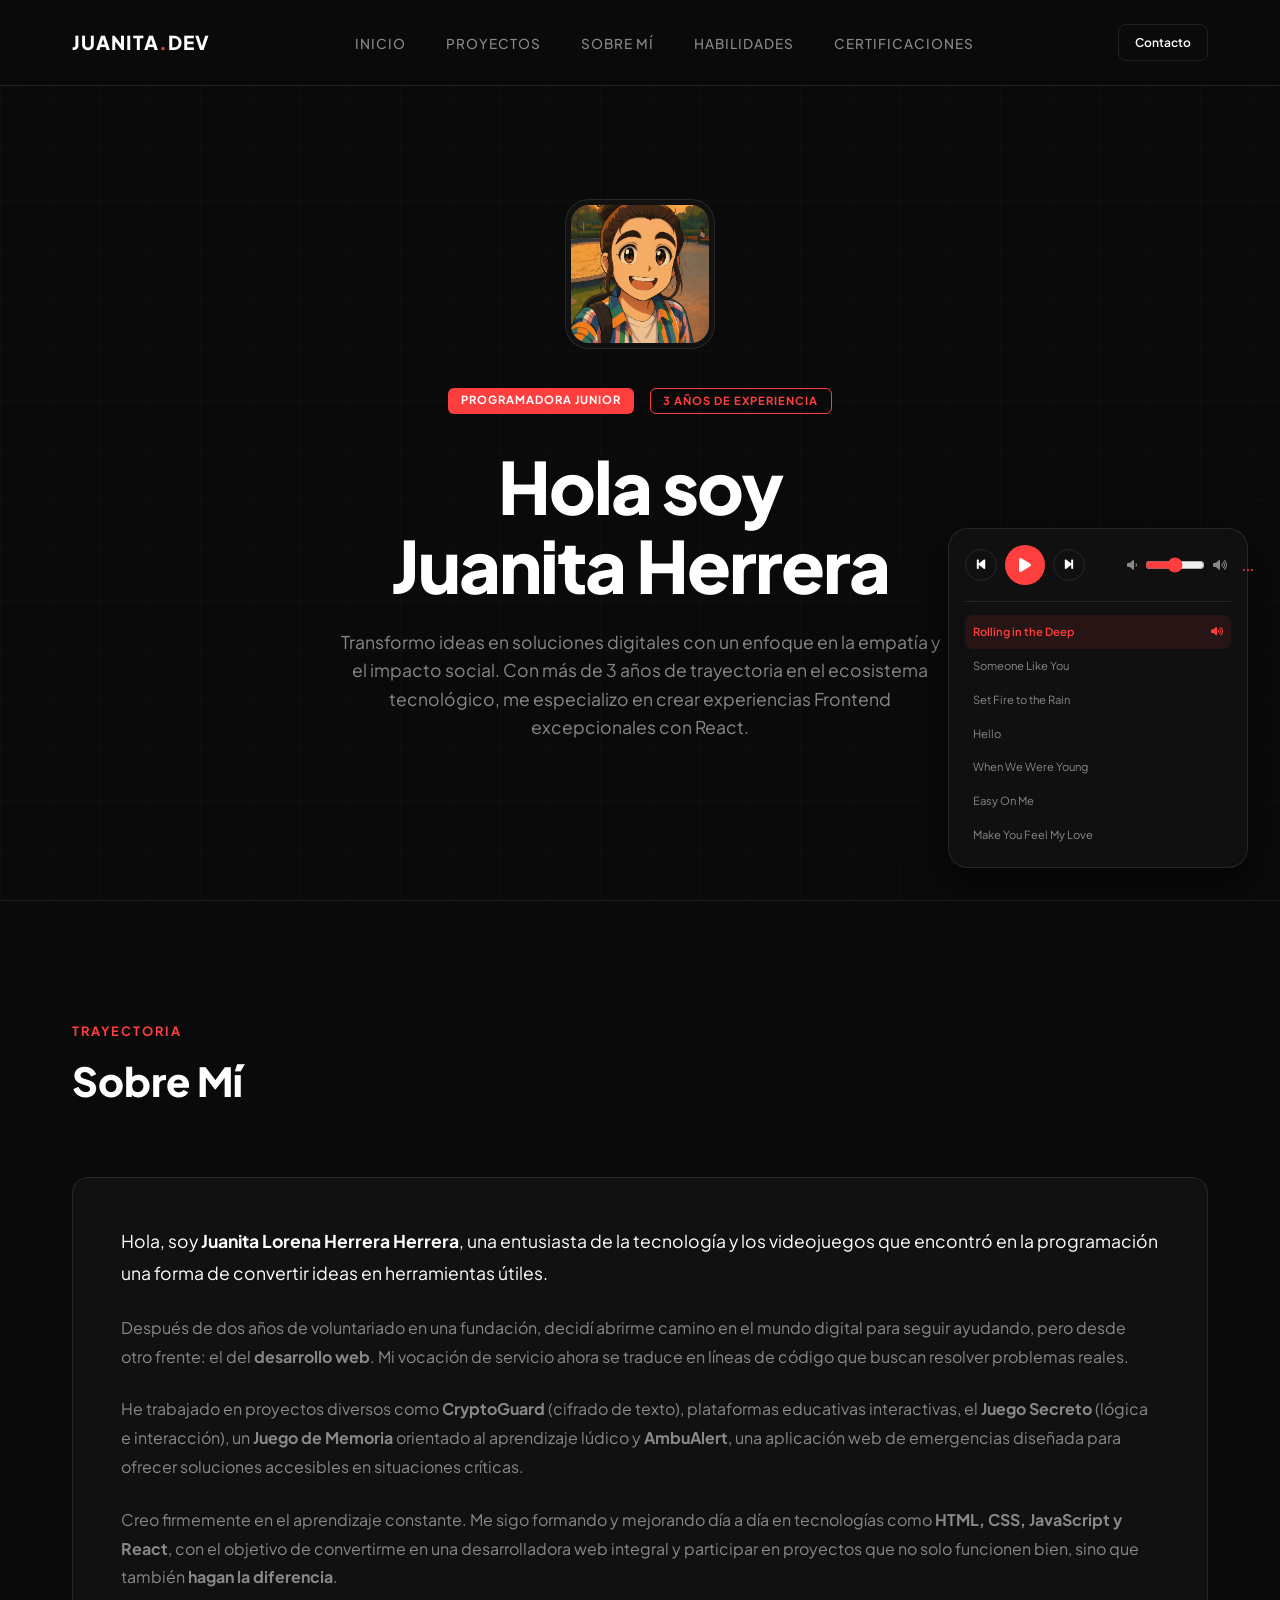
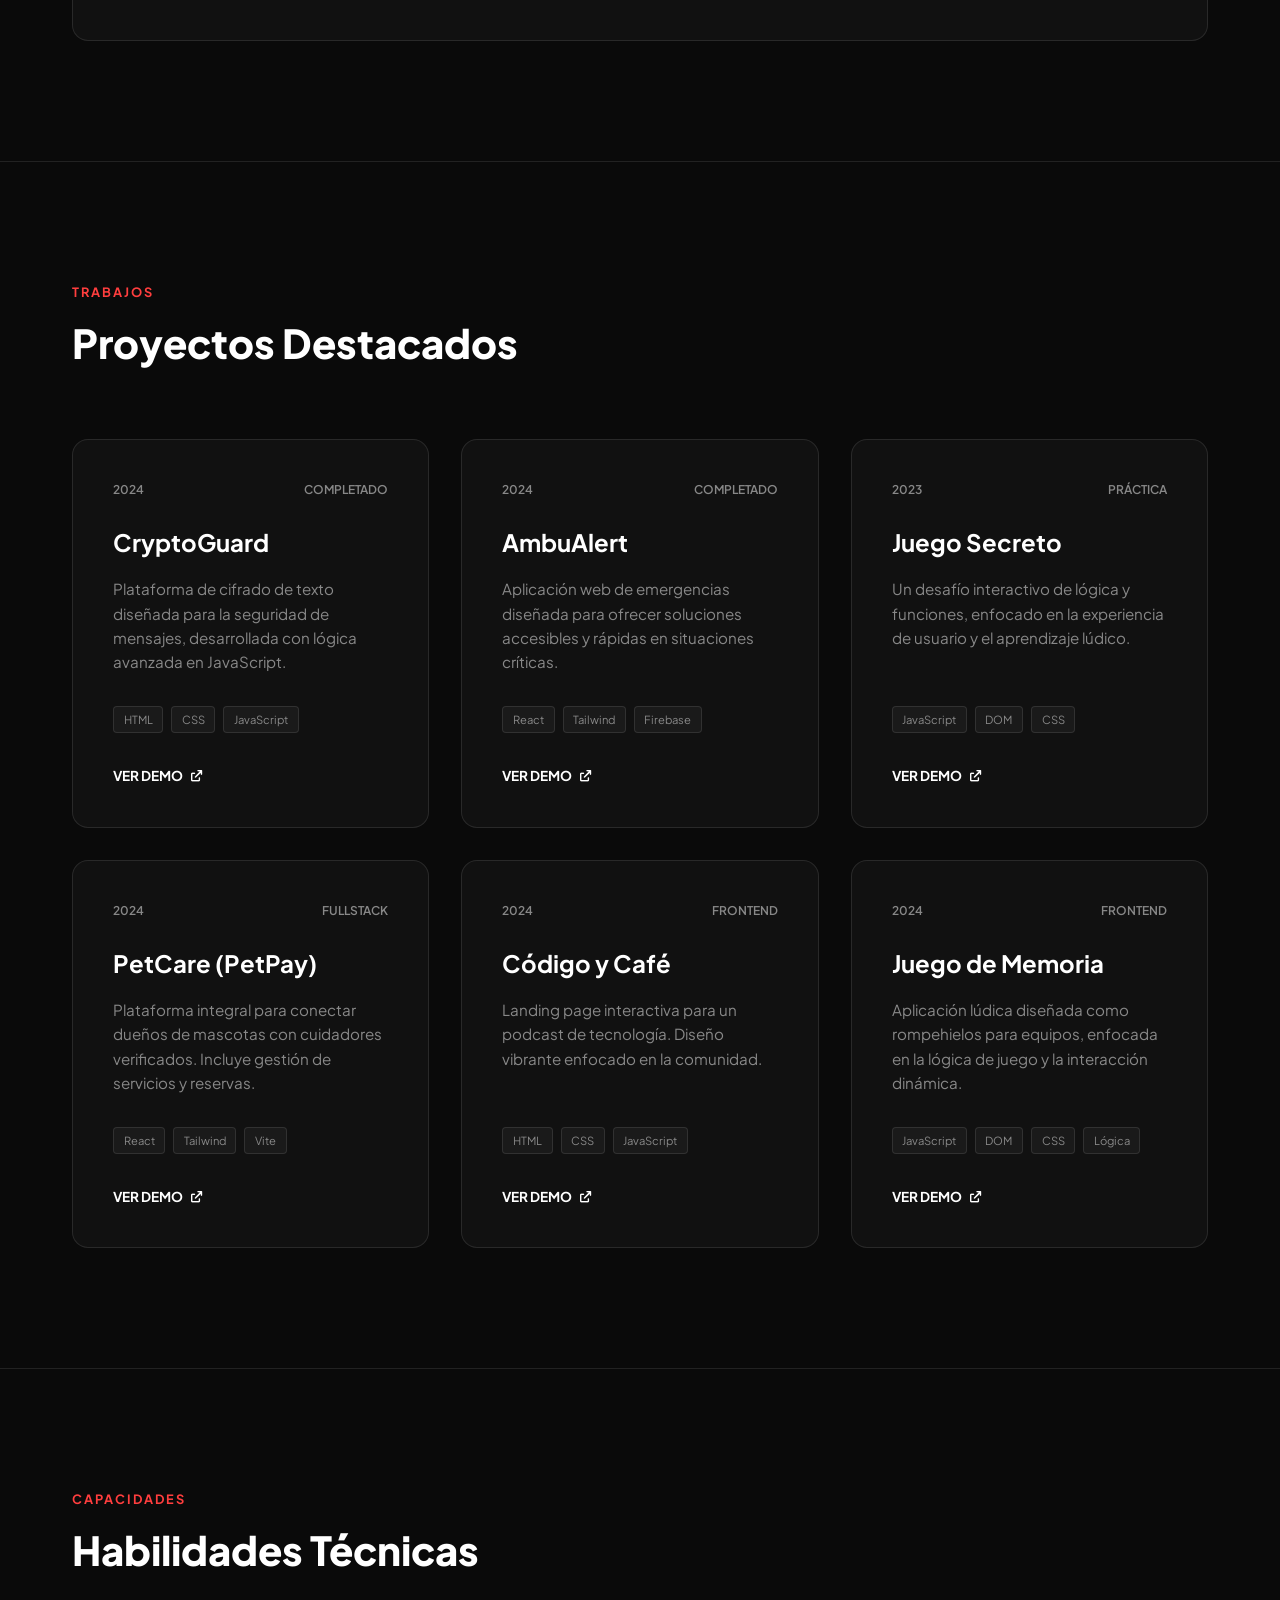
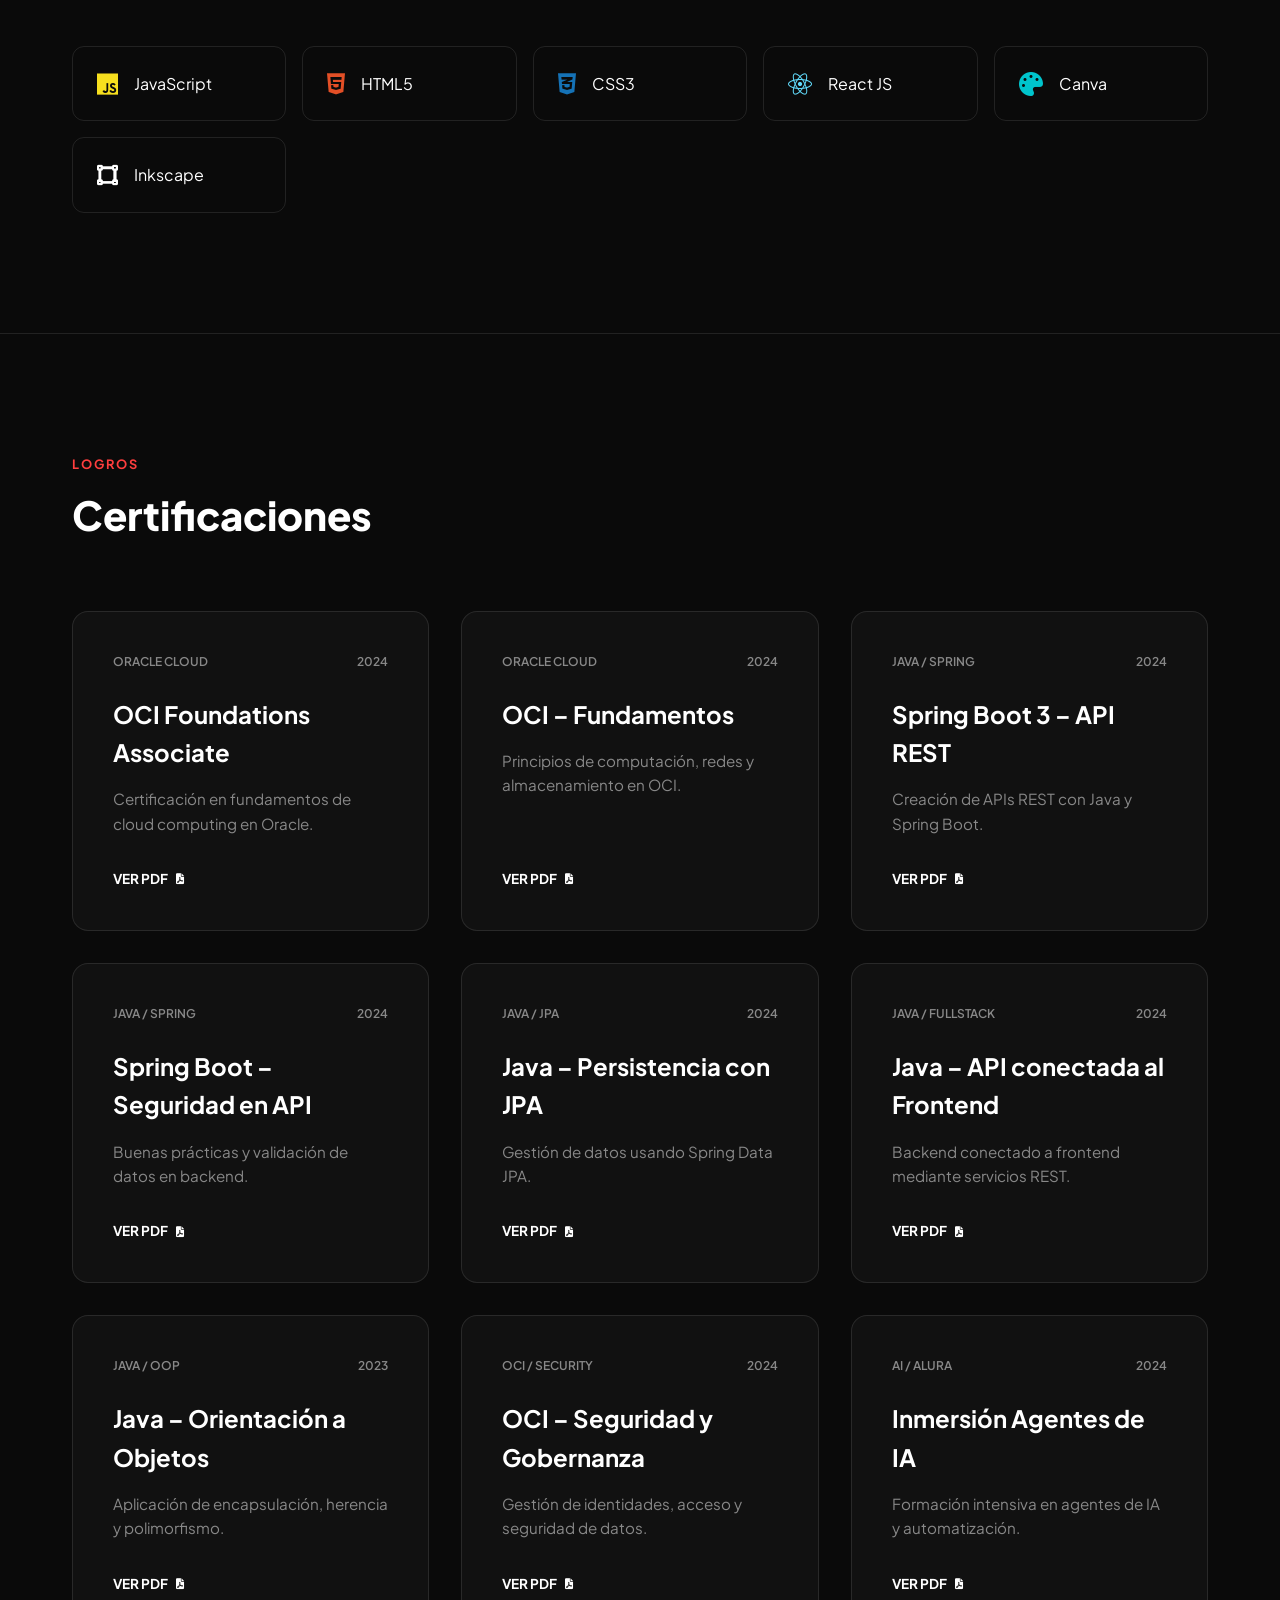
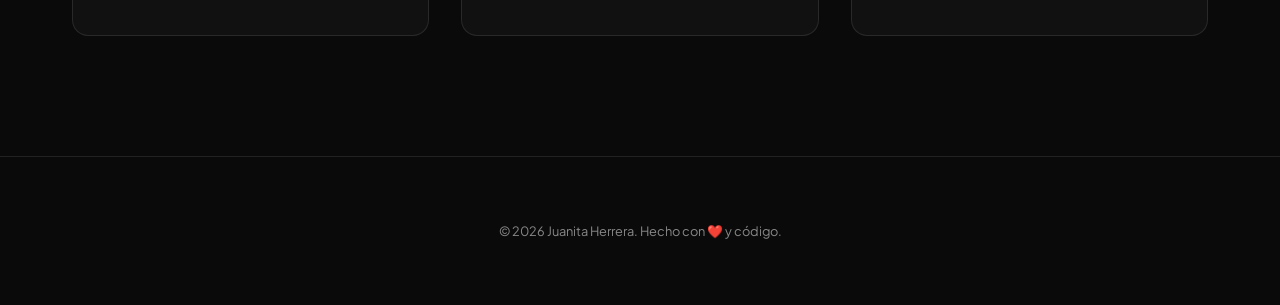
==== commit d9d4a4ce: "Update index.html" ====
--- a/index.html
+++ b/index.html
@@ -510,7 +510,6 @@
                     <li><a href="#sobre-mi">Sobre mí</a></li>
                     <li><a href="#skills">Habilidades</a></li>
                     <li><a href="#certificaciones">Certificaciones</a></li>
-                    <li><a href="#contacto">Contacto</a></li>
                 </ul>
             </nav>
             <a href="mailto:juanitaherrera846@gmail.com" class="btn btn-outline" style="padding: 0.5rem 1rem; font-size: 0.75rem;">Contacto</a>
@@ -712,43 +711,7 @@
         </div>
     </section>
 
-    <section id="contacto" class="section">
-        <div class="container">
-            <div class="section-header" style="text-align: center;">
-                <span class="section-tag">Contacto</span>
-                <h2 class="section-title">¿Hablamos?</h2>
-                <p style="color: var(--secondary); margin-top: 1rem; max-width: 600px; margin-left: auto; margin-right: auto;">
-                    Estoy abierta a nuevas oportunidades y colaboraciones. La forma más segura y rápida de contactarme es a través de mi correo o LinkedIn.
-                </p>
-            </div>
-            
-            <div style="display: grid; grid-template-columns: repeat(auto-fit, minmax(250px, 1fr)); gap: 1.5rem; margin-top: 3rem;">
-                <a href="mailto:juanitaherrera846@gmail.com" class="project-card" style="text-decoration: none; align-items: center; padding: 2.5rem;">
-                    <i class="fas fa-envelope" style="font-size: 2rem; color: var(--accent); margin-bottom: 1rem;"></i>
-                    <span style="color: var(--primary); font-weight: 700; margin-bottom: 0.5rem;">Email</span>
-                    <span style="color: var(--secondary); font-size: 0.85rem;">juanitaherrera846@gmail.com</span>
-                </a>
-                <a href="https://www.linkedin.com/in/juanita-herrera-329064277/" target="_blank" class="project-card" style="text-decoration: none; align-items: center; padding: 2.5rem;">
-                    <i class="fab fa-linkedin" style="font-size: 2rem; color: #0077b5; margin-bottom: 1rem;"></i>
-                    <span style="color: var(--primary); font-weight: 700; margin-bottom: 0.5rem;">LinkedIn</span>
-                    <span style="color: var(--secondary); font-size: 0.85rem;">Conectemos profesionalmente</span>
-                </a>
-                <a href="https://github.com/juanitalorenaherrera" target="_blank" class="project-card" style="text-decoration: none; align-items: center; padding: 2.5rem;">
-                    <i class="fab fa-github" style="font-size: 2rem; color: var(--primary); margin-bottom: 1rem;"></i>
-                    <span style="color: var(--primary); font-weight: 700; margin-bottom: 0.5rem;">GitHub</span>
-                    <span style="color: var(--secondary); font-size: 0.85rem;">Mira mis repositorios</span>
-                </a>
-            </div>
-
-            <div style="margin-top: 4rem; text-align: center; padding: 2rem; border: 1px dashed var(--border); border-radius: 12px;">
-                <p style="color: var(--secondary); font-size: 0.9rem;">
-                    <i class="fas fa-shield-alt" style="margin-right: 0.5rem; color: var(--accent);"></i> 
-                    Por seguridad y para evitar spam, no comparto mi número de teléfono públicamente. <br>
-                    ¡Escríbeme por LinkedIn y con gusto coordinamos una llamada!
-                </p>
-            </div>
-        </div>
-    </section>
+
 
     <footer>
         <div class="container">
@@ -768,6 +731,11 @@
                 <span class="track-name" id="trackName">Cargando...</span>
                 <span class="track-artist" id="trackArtist">Zen Playlist</span>
             </div>
+            <div class="volume-control" style="display: flex; align-items: center; gap: 8px; margin-left: 10px;">
+                <i class="fas fa-volume-down" style="font-size: 0.7rem; color: var(--secondary);"></i>
+                <input type="range" id="volumeSlider" min="0" max="1" step="0.1" value="0.5" style="width: 60px; accent-color: var(--accent); cursor: pointer;">
+                <i class="fas fa-volume-up" style="font-size: 0.7rem; color: var(--secondary);"></i>
+            </div>
             <div class="music-waves">
                 <div class="wave"></div>
                 <div class="wave"></div>
@@ -784,23 +752,13 @@
 
     <script>
         const playlist = [
-            { name: "Back to Black", artist: "Amy Winehouse", url: "https://archive.org/download/michael-eavis-fields-of-music/CD01%20-%2001%20-%20Amy%20Winehouse%20-%20Back%20To%20Black.mp3" },
-            { name: "Rehab", artist: "Amy Winehouse", url: "https://archive.org/download/youtube-XOjDJRiUeGE/Amy%20Winehouse%20-%20Rehab%20%28Audio%29-XOjDJRiUeGE.mp3" },
-            { name: "You Know I'm No Good", artist: "Amy Winehouse", url: "https://archive.org/download/amy-winehouse-back-to-black_202307/02%20You%20Know%20I%27m%20No%20Good.mp3" },
-            { name: "Tears Dry On Their Own", artist: "Amy Winehouse", url: "https://archive.org/download/amy-winehouse-back-to-black_202307/07%20Tears%20Dry%20On%20Their%20Own.mp3" },
             { name: "Rolling in the Deep", artist: "Adele", url: "https://archive.org/download/australian-aria-chart-top-100-2011/05%20Rolling%20in%20the%20Deep%20-%20Adele.mp3" },
             { name: "Someone Like You", artist: "Adele", url: "https://archive.org/download/australian-aria-chart-top-100-2011/04%20Someone%20Like%20You%20-%20Adele.mp3" },
+            { name: "Set Fire to the Rain", artist: "Adele", url: "https://archive.org/download/adele-21-full-album/05%20Set%20Fire%20To%20The%20Rain.mp3" },
             { name: "Hello", artist: "Adele", url: "https://archive.org/download/adele-25-full-album/01%20Hello.mp3" },
+            { name: "When We Were Young", artist: "Adele", url: "https://archive.org/download/adele-25-full-album/04%20When%20We%20Were%20Young.mp3" },
             { name: "Easy On Me", artist: "Adele", url: "https://archive.org/download/adele-30-full-album/01%20Easy%20On%20Me.mp3" },
-            { name: "Make You Feel My Love", artist: "Adele", url: "https://archive.org/download/kungtripmojusthitplay/Adele-MakeYouFeelMyLove.mp3" },
-            { name: "Billie Jean", artist: "Michael Jackson", url: "https://archive.org/download/thebestofdisco/Michael%20Jackson%20-%20Billie%20Jean.mp3" },
-            { name: "Remember the Time", artist: "Michael Jackson", url: "https://archive.org/download/karaokelaserdisc3/PKL025A-04%20-%20Michael%20Jackson%20-%20Remember%20The%20Time.mp3" },
-            { name: "The Way You Make Me Feel", artist: "Michael Jackson", url: "https://archive.org/download/karaokelaserdisc3/PKL025A-03%20-%20Michael%20Jackson%20-%20Way%20You%20Make%20Me%20Feel.mp3" },
-            { name: "Perfect Symphony", artist: "Andrea Bocelli ft. Ed Sheeran", url: "https://archive.org/download/andeeday/Ed%20Sheeran%20-%20Perfect%20%5BOfficial%20Audio%5D.mp3" },
-            { name: "In the Stars", artist: "Benson Boone", url: "https://archive.org/download/andeeday/Imagine%20Dragons%20-%20Believer%20%28Audio%29.mp3" },
-            { name: "In the Dark", artist: "Selena Gomez", url: "https://archive.org/download/andeeday/Imagine%20Dragons%20-%20Thunder%20%28Audio%29.mp3" },
-            { name: "Thunder", artist: "Imagine Dragons", url: "https://archive.org/download/andeeday/Imagine%20Dragons%20-%20Thunder%20%28Audio%29.mp3" },
-            { name: "Perfect", artist: "Ed Sheeran", url: "https://archive.org/download/edshrn/11%20Ed%20Sheeran%20Thinking%20Out%20Loud.mp3" }
+            { name: "Make You Feel My Love", artist: "Adele", url: "https://archive.org/download/kungtripmojusthitplay/Adele-MakeYouFeelMyLove.mp3" }
         ];
 
         let currentTrackIndex = 0;
@@ -813,6 +771,12 @@
         const trackArtist = document.getElementById('trackArtist');
         const musicPlayer = document.getElementById('musicPlayer');
         const playlistContainer = document.getElementById('playlistContainer');
+        const volumeSlider = document.getElementById('volumeSlider');
+
+        // Control de volumen
+        volumeSlider.addEventListener('input', (e) => {
+            bgMusic.volume = e.target.value;
+        });
 
         // Renderizar la lista de canciones
         function renderPlaylist() {
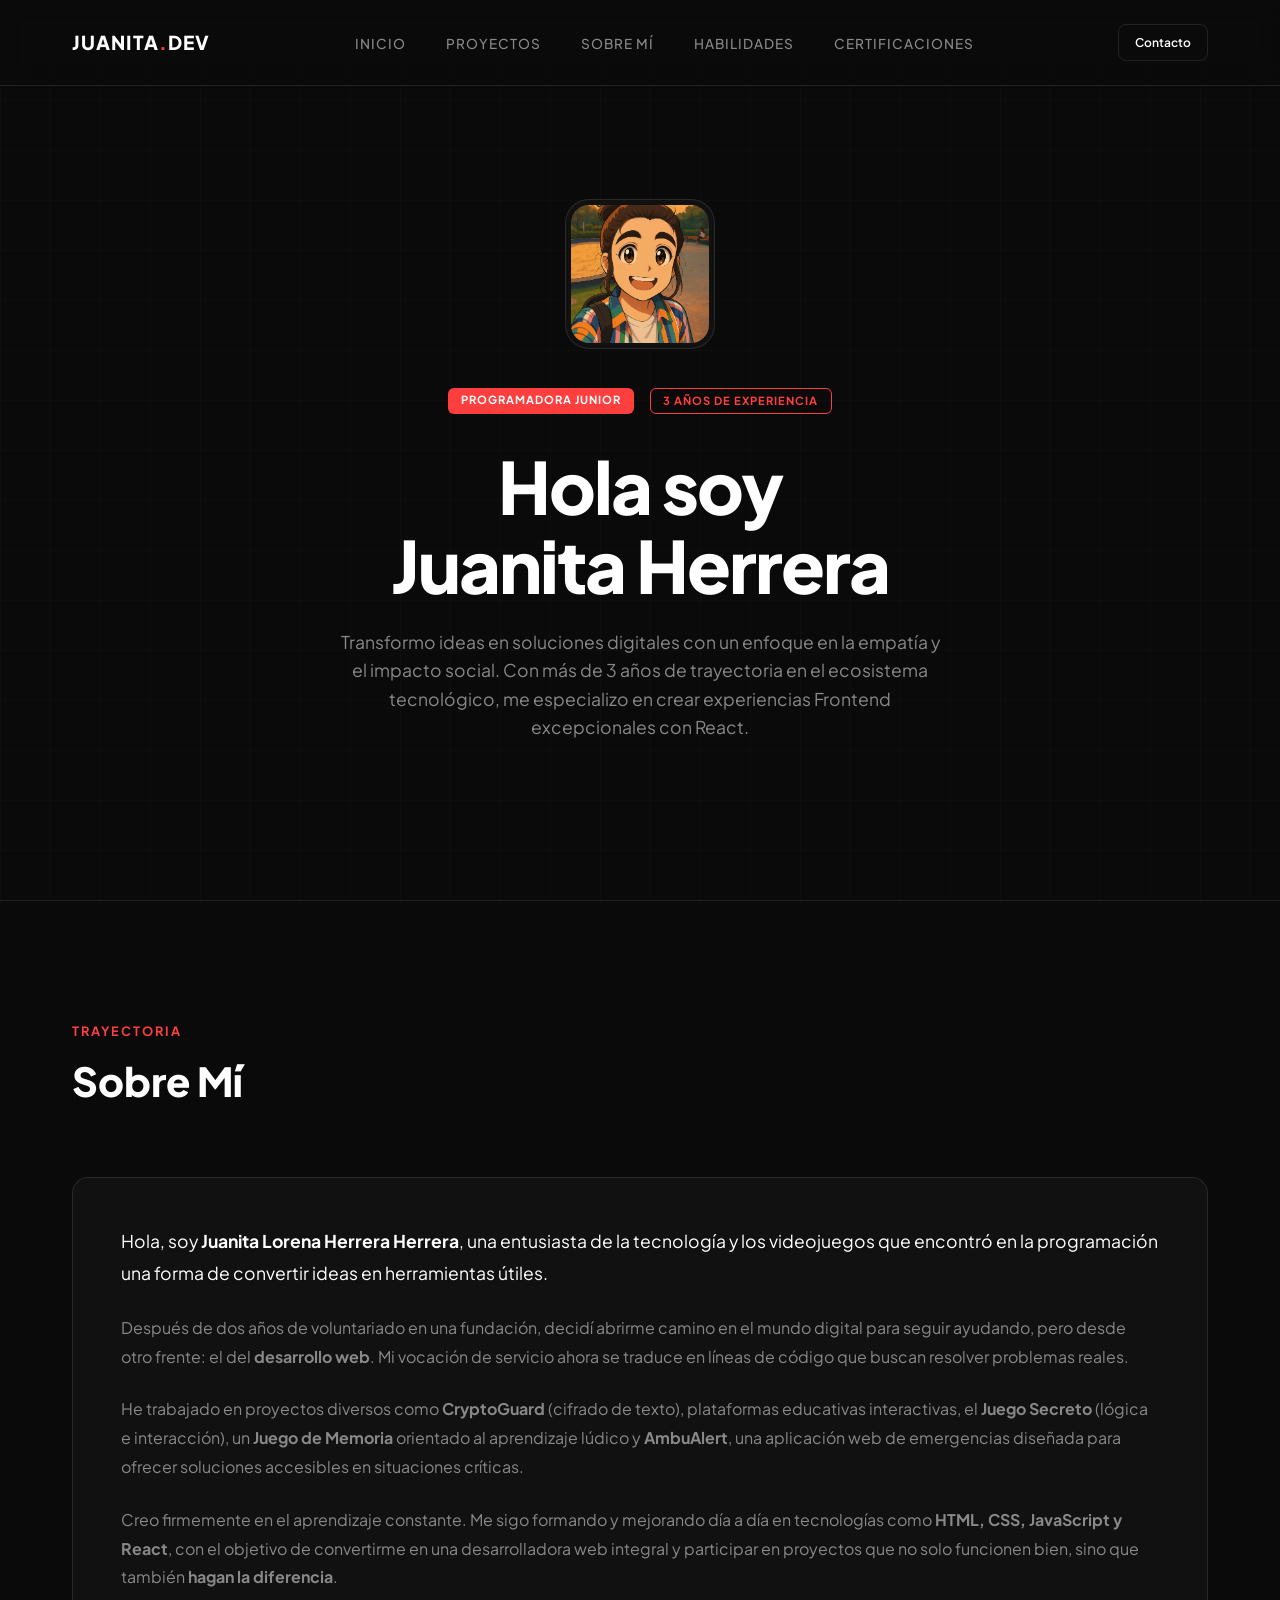
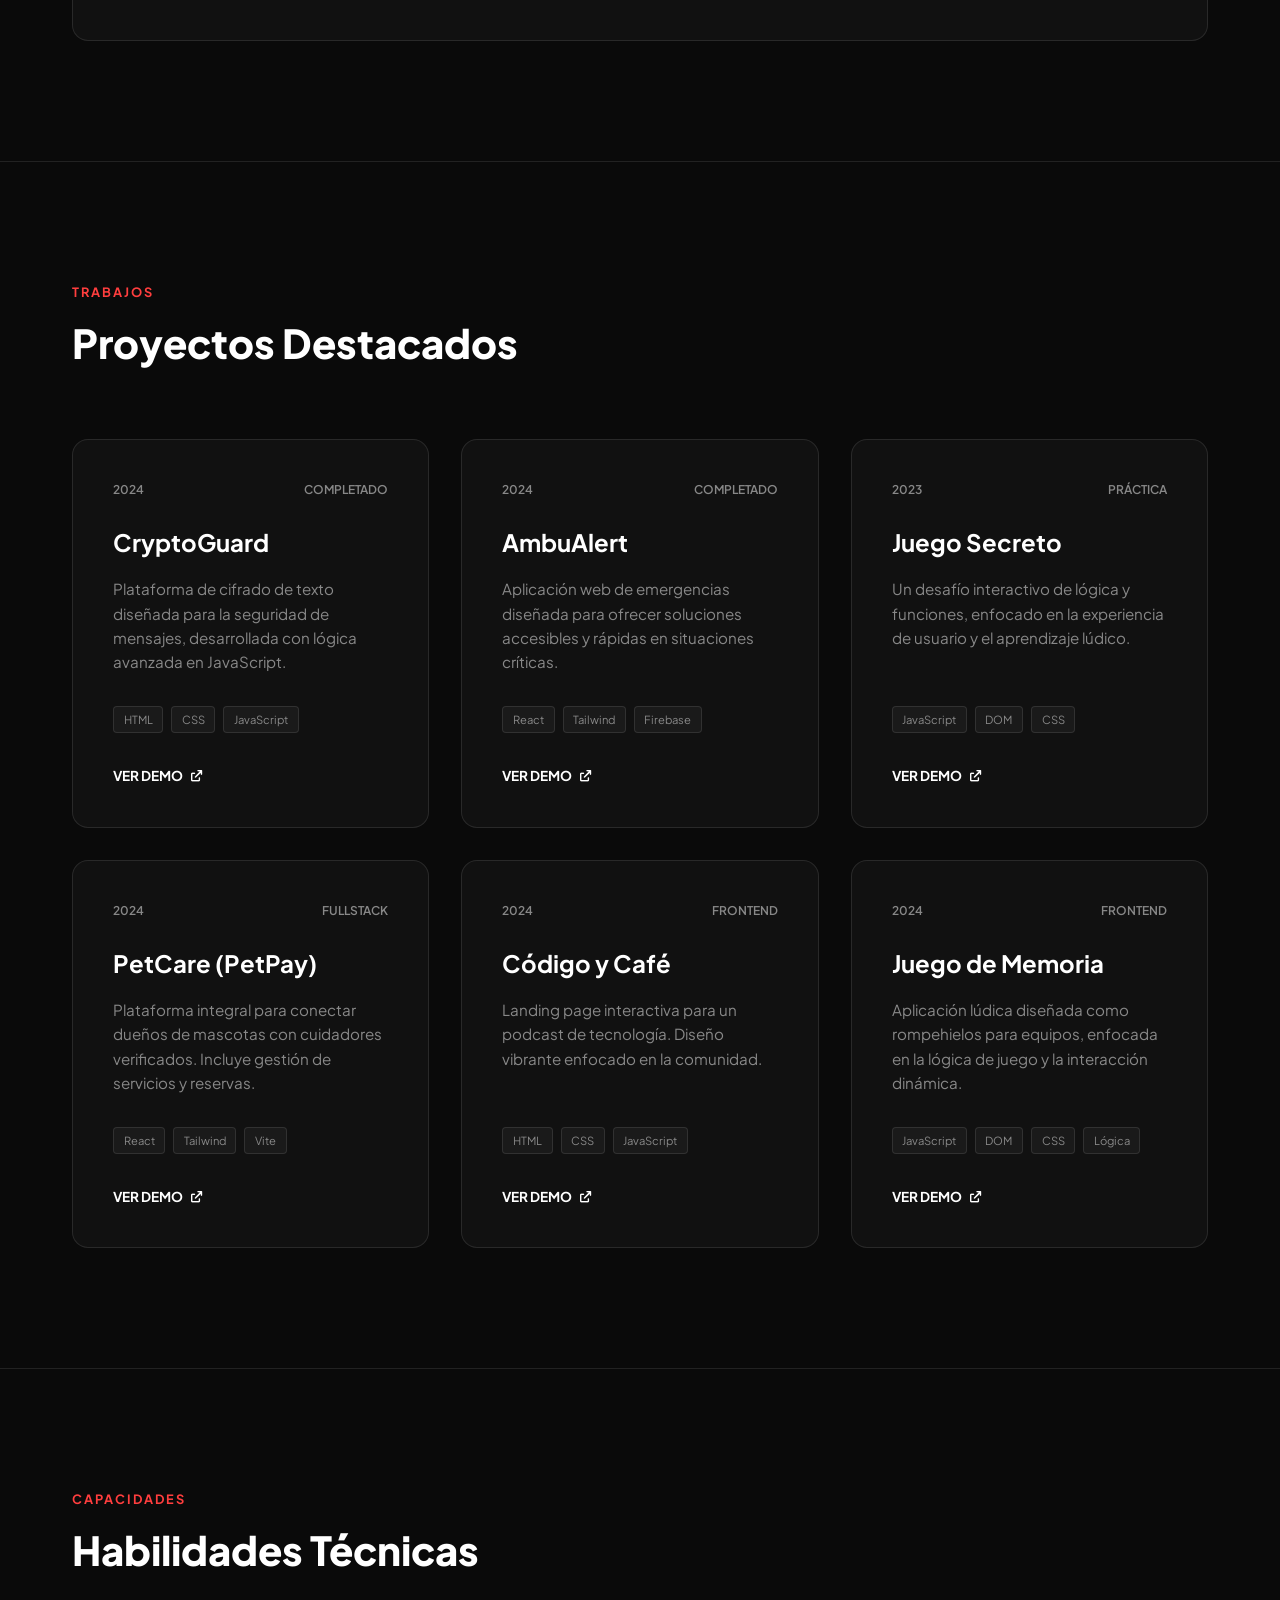
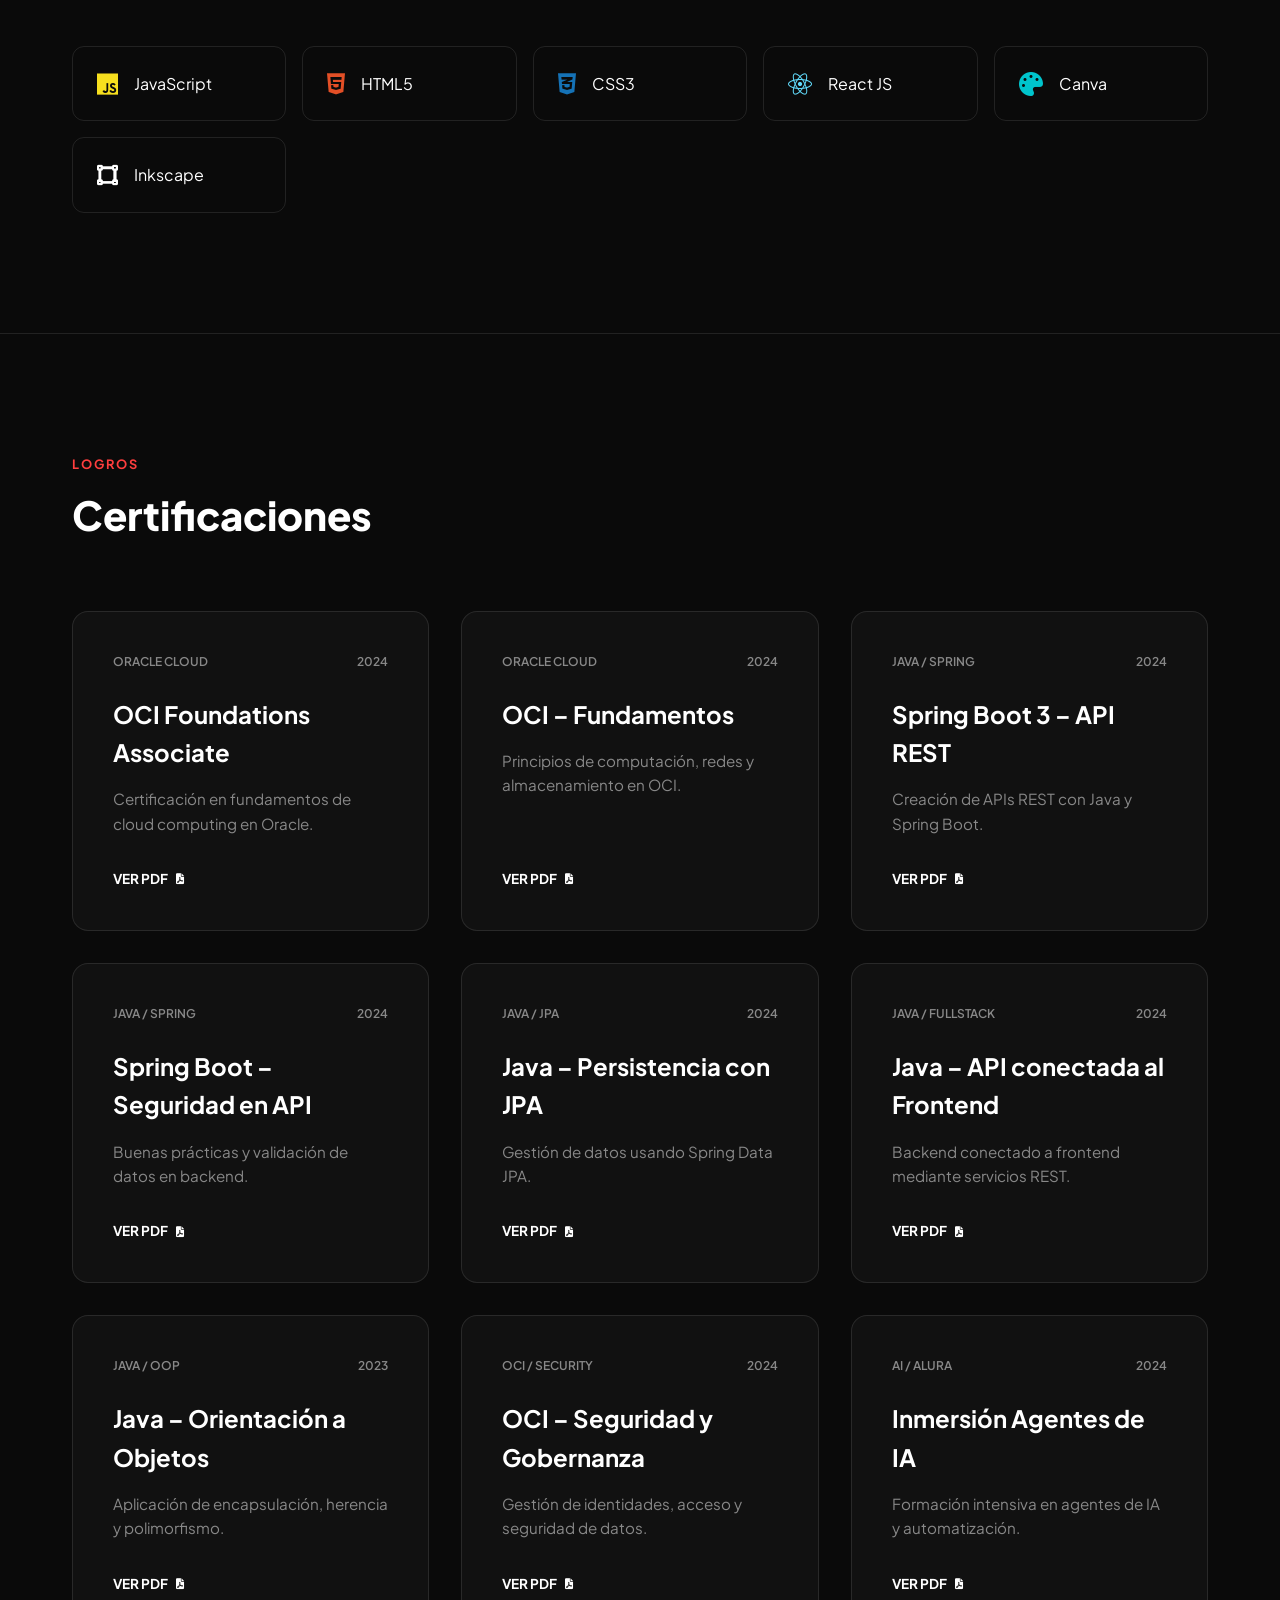
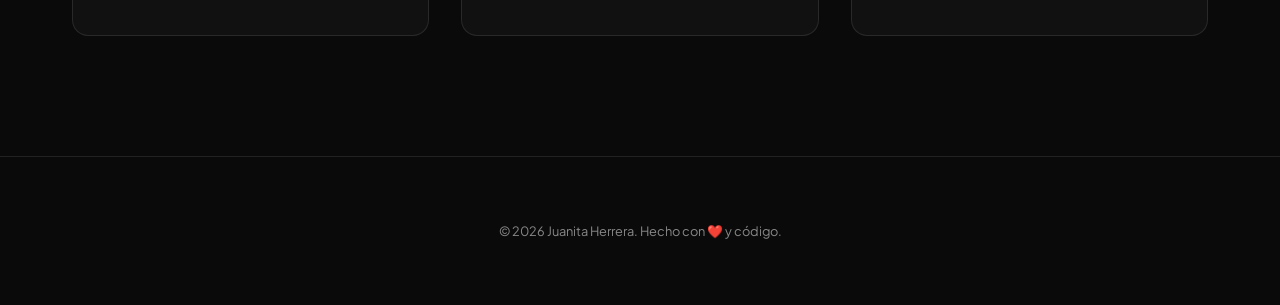
==== commit fd560532: "Update index.html" ====
--- a/index.html
+++ b/index.html
@@ -718,153 +718,6 @@
             <p>&copy; 2026 Juanita Herrera. Hecho con ❤️ y código.</p>
         </div>
     </footer>
-
-    <!-- Reproductor de Música (Zen Playlist) -->
-    <div class="music-player paused" id="musicPlayer">
-        <div class="player-header">
-            <div class="music-controls">
-                <button class="music-btn" id="prevBtn"><i class="fas fa-step-backward"></i></button>
-                <button class="music-btn play-pause" id="playPauseBtn"><i class="fas fa-play" id="playIcon"></i></button>
-                <button class="music-btn" id="nextBtn"><i class="fas fa-step-forward"></i></button>
-            </div>
-            <div class="music-info">
-                <span class="track-name" id="trackName">Cargando...</span>
-                <span class="track-artist" id="trackArtist">Zen Playlist</span>
-            </div>
-            <div class="volume-control" style="display: flex; align-items: center; gap: 8px; margin-left: 10px;">
-                <i class="fas fa-volume-down" style="font-size: 0.7rem; color: var(--secondary);"></i>
-                <input type="range" id="volumeSlider" min="0" max="1" step="0.1" value="0.5" style="width: 60px; accent-color: var(--accent); cursor: pointer;">
-                <i class="fas fa-volume-up" style="font-size: 0.7rem; color: var(--secondary);"></i>
-            </div>
-            <div class="music-waves">
-                <div class="wave"></div>
-                <div class="wave"></div>
-                <div class="wave"></div>
-            </div>
-        </div>
-        
-        <div class="playlist-container" id="playlistContainer">
-            <!-- Las canciones se cargarán aquí dinámicamente -->
-        </div>
-    </div>
-
-    <audio id="bgMusic"></audio>
-
-    <script>
-        const playlist = [
-            { name: "Rolling in the Deep", artist: "Adele", url: "https://archive.org/download/australian-aria-chart-top-100-2011/05%20Rolling%20in%20the%20Deep%20-%20Adele.mp3" },
-            { name: "Someone Like You", artist: "Adele", url: "https://archive.org/download/australian-aria-chart-top-100-2011/04%20Someone%20Like%20You%20-%20Adele.mp3" },
-            { name: "Set Fire to the Rain", artist: "Adele", url: "https://archive.org/download/adele-21-full-album/05%20Set%20Fire%20To%20The%20Rain.mp3" },
-            { name: "Hello", artist: "Adele", url: "https://archive.org/download/adele-25-full-album/01%20Hello.mp3" },
-            { name: "When We Were Young", artist: "Adele", url: "https://archive.org/download/adele-25-full-album/04%20When%20We%20Were%20Young.mp3" },
-            { name: "Easy On Me", artist: "Adele", url: "https://archive.org/download/adele-30-full-album/01%20Easy%20On%20Me.mp3" },
-            { name: "Make You Feel My Love", artist: "Adele", url: "https://archive.org/download/kungtripmojusthitplay/Adele-MakeYouFeelMyLove.mp3" }
-        ];
-
-        let currentTrackIndex = 0;
-        const bgMusic = document.getElementById('bgMusic');
-        const playPauseBtn = document.getElementById('playPauseBtn');
-        const playIcon = document.getElementById('playIcon');
-        const prevBtn = document.getElementById('prevBtn');
-        const nextBtn = document.getElementById('nextBtn');
-        const trackName = document.getElementById('trackName');
-        const trackArtist = document.getElementById('trackArtist');
-        const musicPlayer = document.getElementById('musicPlayer');
-        const playlistContainer = document.getElementById('playlistContainer');
-        const volumeSlider = document.getElementById('volumeSlider');
-
-        // Control de volumen
-        volumeSlider.addEventListener('input', (e) => {
-            bgMusic.volume = e.target.value;
-        });
-
-        // Renderizar la lista de canciones
-        function renderPlaylist() {
-            playlistContainer.innerHTML = '';
-            playlist.forEach((track, index) => {
-                const item = document.createElement('div');
-                item.className = `playlist-item ${index === currentTrackIndex ? 'active' : ''}`;
-                item.innerHTML = `
-                    <span>${track.name}</span>
-                    <i class="fas fa-volume-up"></i>
-                `;
-                item.onclick = () => {
-                    currentTrackIndex = index;
-                    loadTrack(currentTrackIndex);
-                    playMusic();
-                };
-                playlistContainer.appendChild(item);
-            });
-        }
-
-        function loadTrack(index) {
-            const track = playlist[index];
-            bgMusic.src = track.url;
-            trackName.textContent = track.name;
-            trackArtist.textContent = track.artist;
-            renderPlaylist();
-        }
-
-        function playMusic() {
-            bgMusic.play().then(() => {
-                playIcon.classList.replace('fa-play', 'fa-pause');
-                musicPlayer.classList.remove('paused');
-            }).catch(error => {
-                console.log("Autoplay bloqueado por el navegador. Esperando interacción.");
-            });
-        }
-
-        function togglePlay() {
-            if (bgMusic.paused) {
-                playMusic();
-            } else {
-                bgMusic.pause();
-                playIcon.classList.replace('fa-pause', 'fa-play');
-                musicPlayer.classList.add('paused');
-            }
-        }
-
-        playPauseBtn.addEventListener('click', togglePlay);
-
-        nextBtn.addEventListener('click', () => {
-            currentTrackIndex = (currentTrackIndex + 1) % playlist.length;
-            loadTrack(currentTrackIndex);
-            playMusic();
-        });
-
-        prevBtn.addEventListener('click', () => {
-            currentTrackIndex = (currentTrackIndex - 1 + playlist.length) % playlist.length;
-            loadTrack(currentTrackIndex);
-            playMusic();
-        });
-
-        bgMusic.addEventListener('ended', () => {
-            nextBtn.click();
-        });
-
-        // INTENTO DE AUTOPLAY: Al hacer clic en cualquier parte de la página
-        document.addEventListener('click', () => {
-            if (bgMusic.paused && musicPlayer.classList.contains('paused')) {
-                playMusic();
-            }
-        }, { once: true });
-
-        // Cargar la primera pista al iniciar
-        loadTrack(currentTrackIndex);
-
-        document.querySelectorAll('a[href^="#"]').forEach(anchor => {
-            anchor.addEventListener('click', function(e) {
-                e.preventDefault();
-                const target = document.querySelector(this.getAttribute('href'));
-                if (target) {
-                    window.scrollTo({
-                        top: target.offsetTop - 80,
-                        behavior: 'smooth'
-                    });
-                }
-            });
-        });
-    </script>
 </body>
 </html>
 
